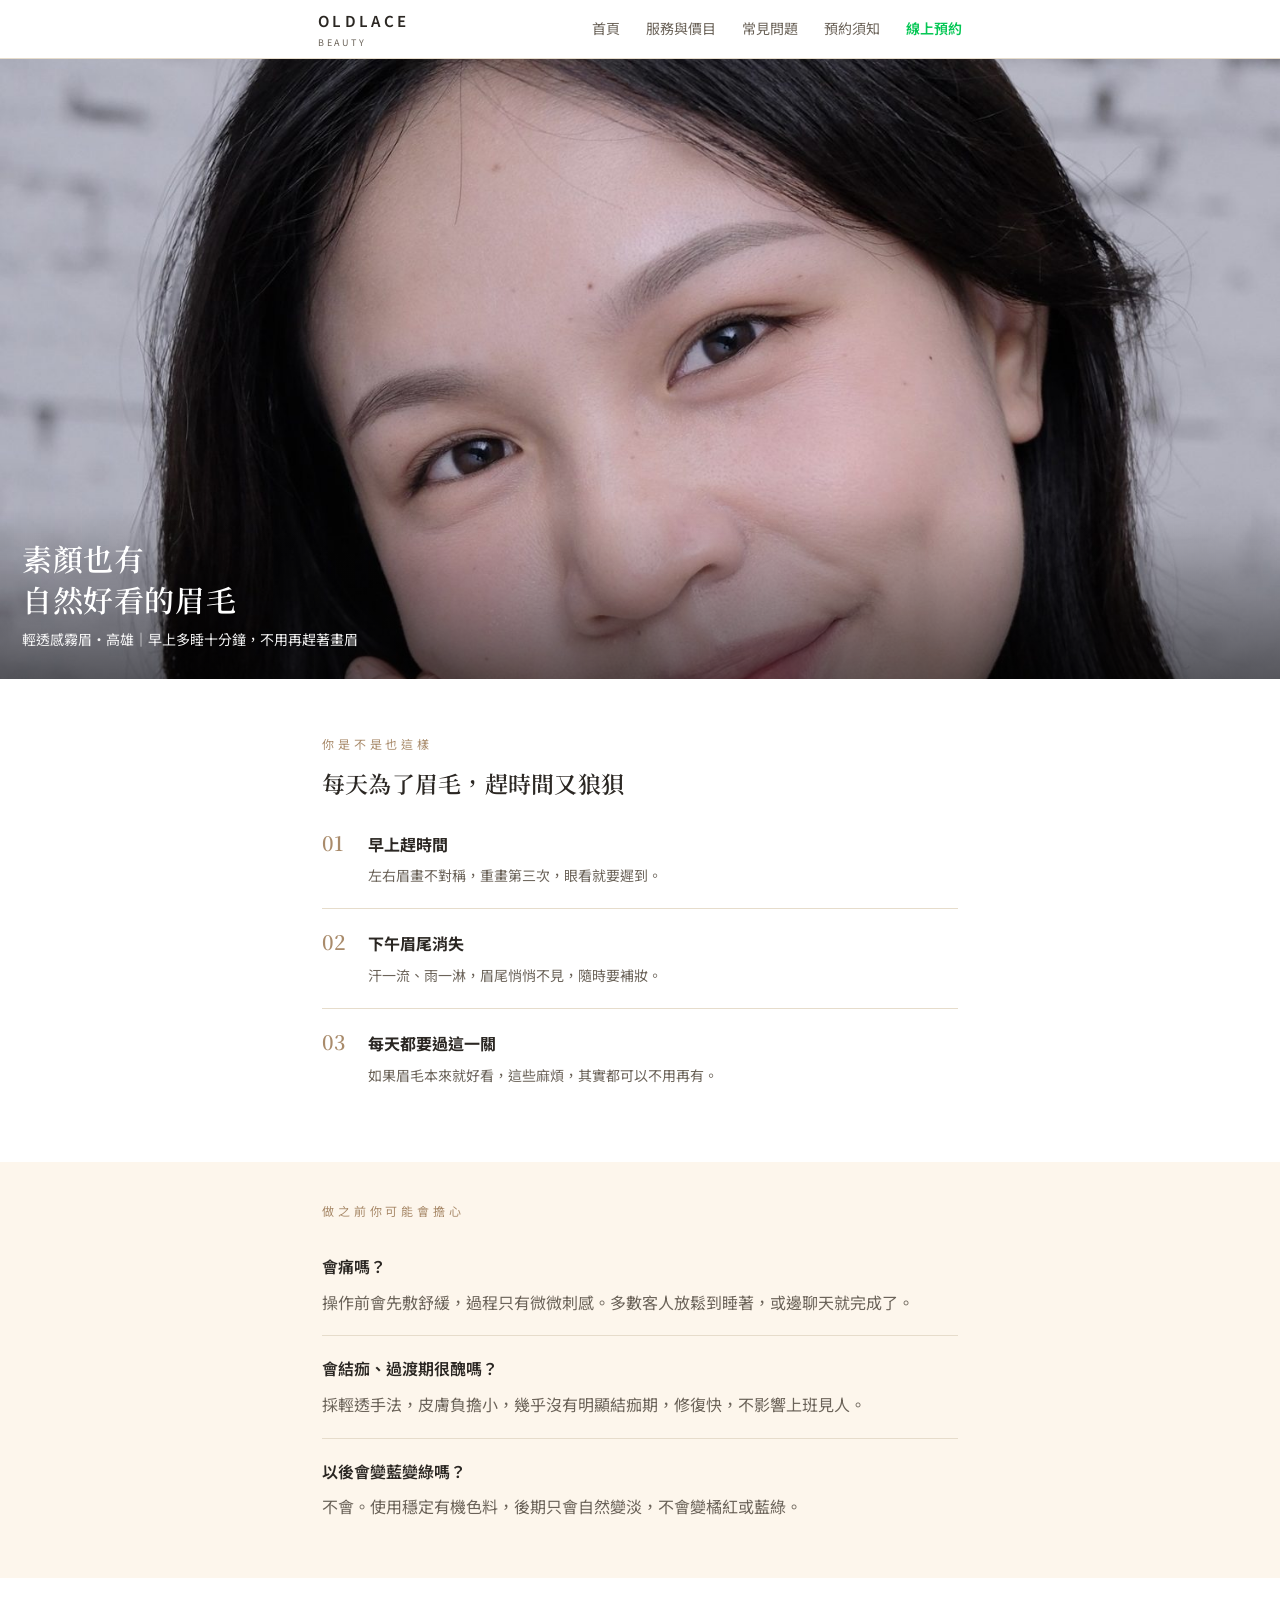
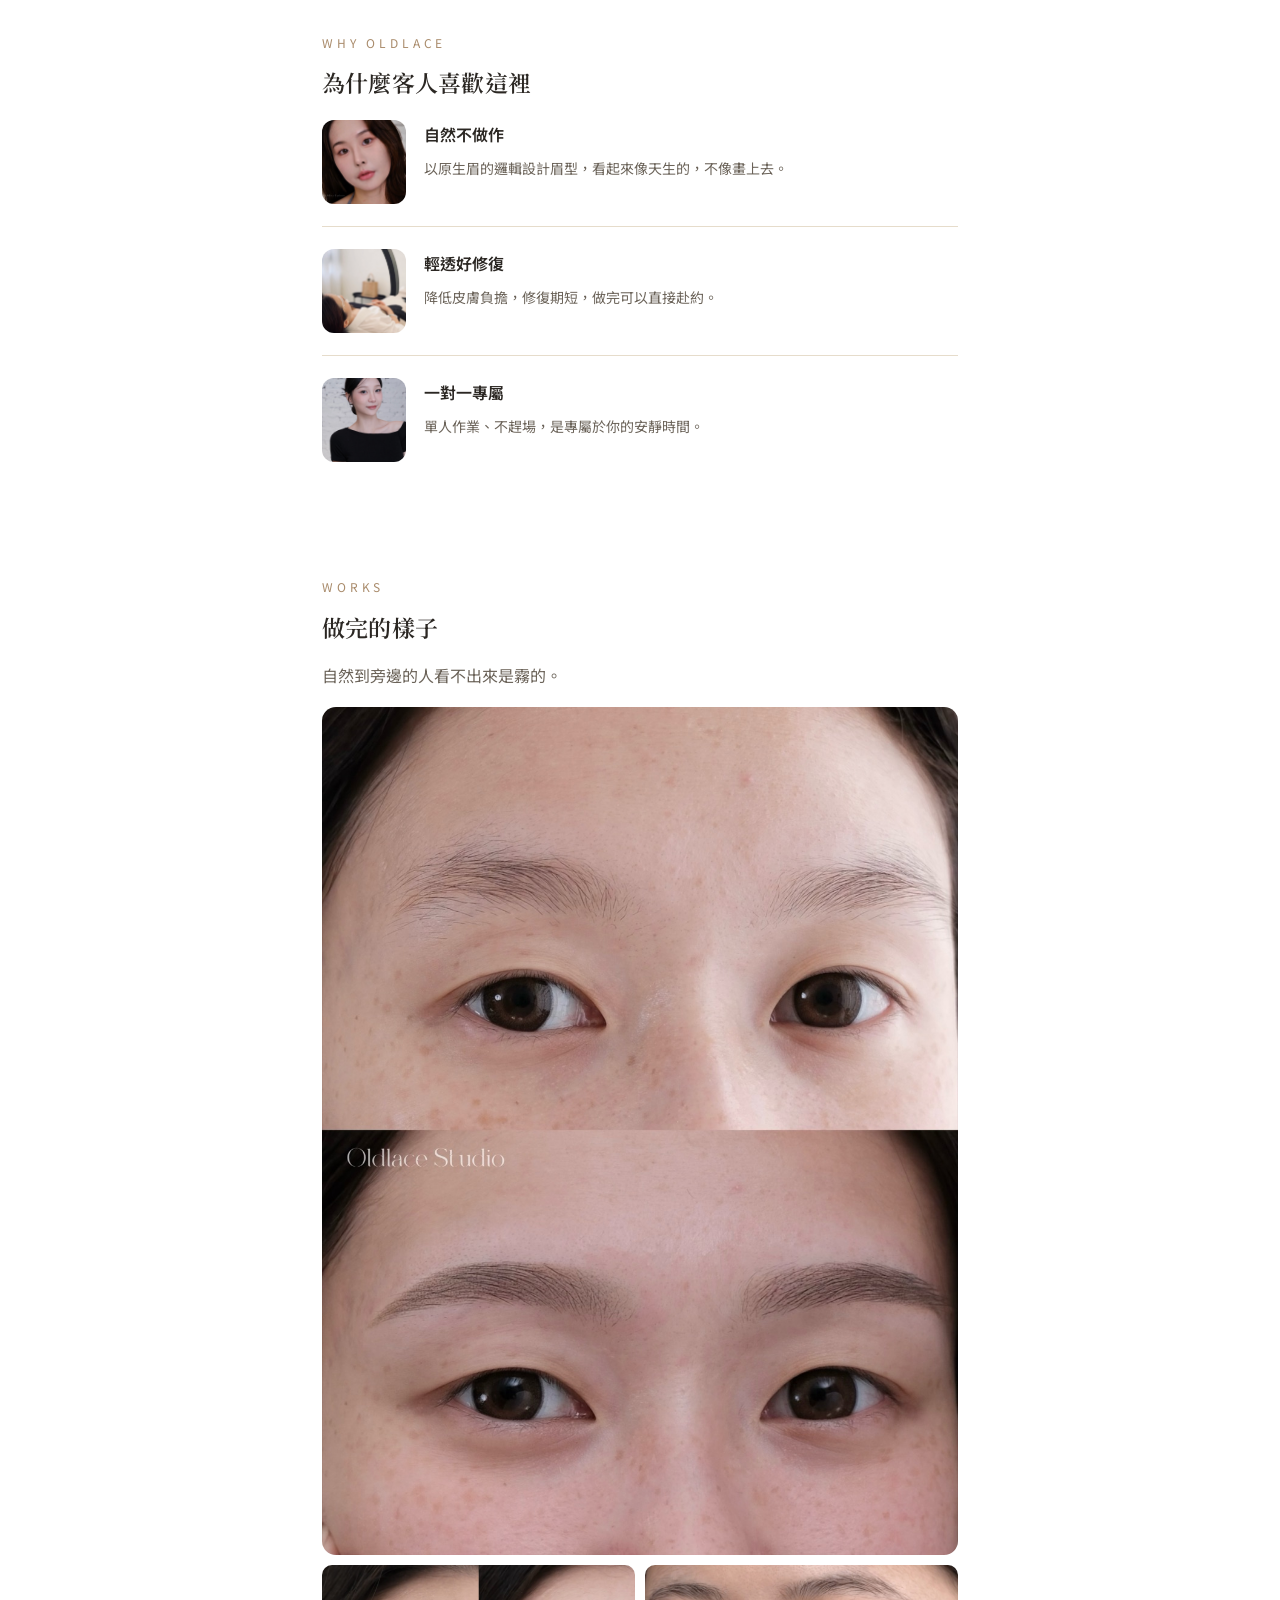
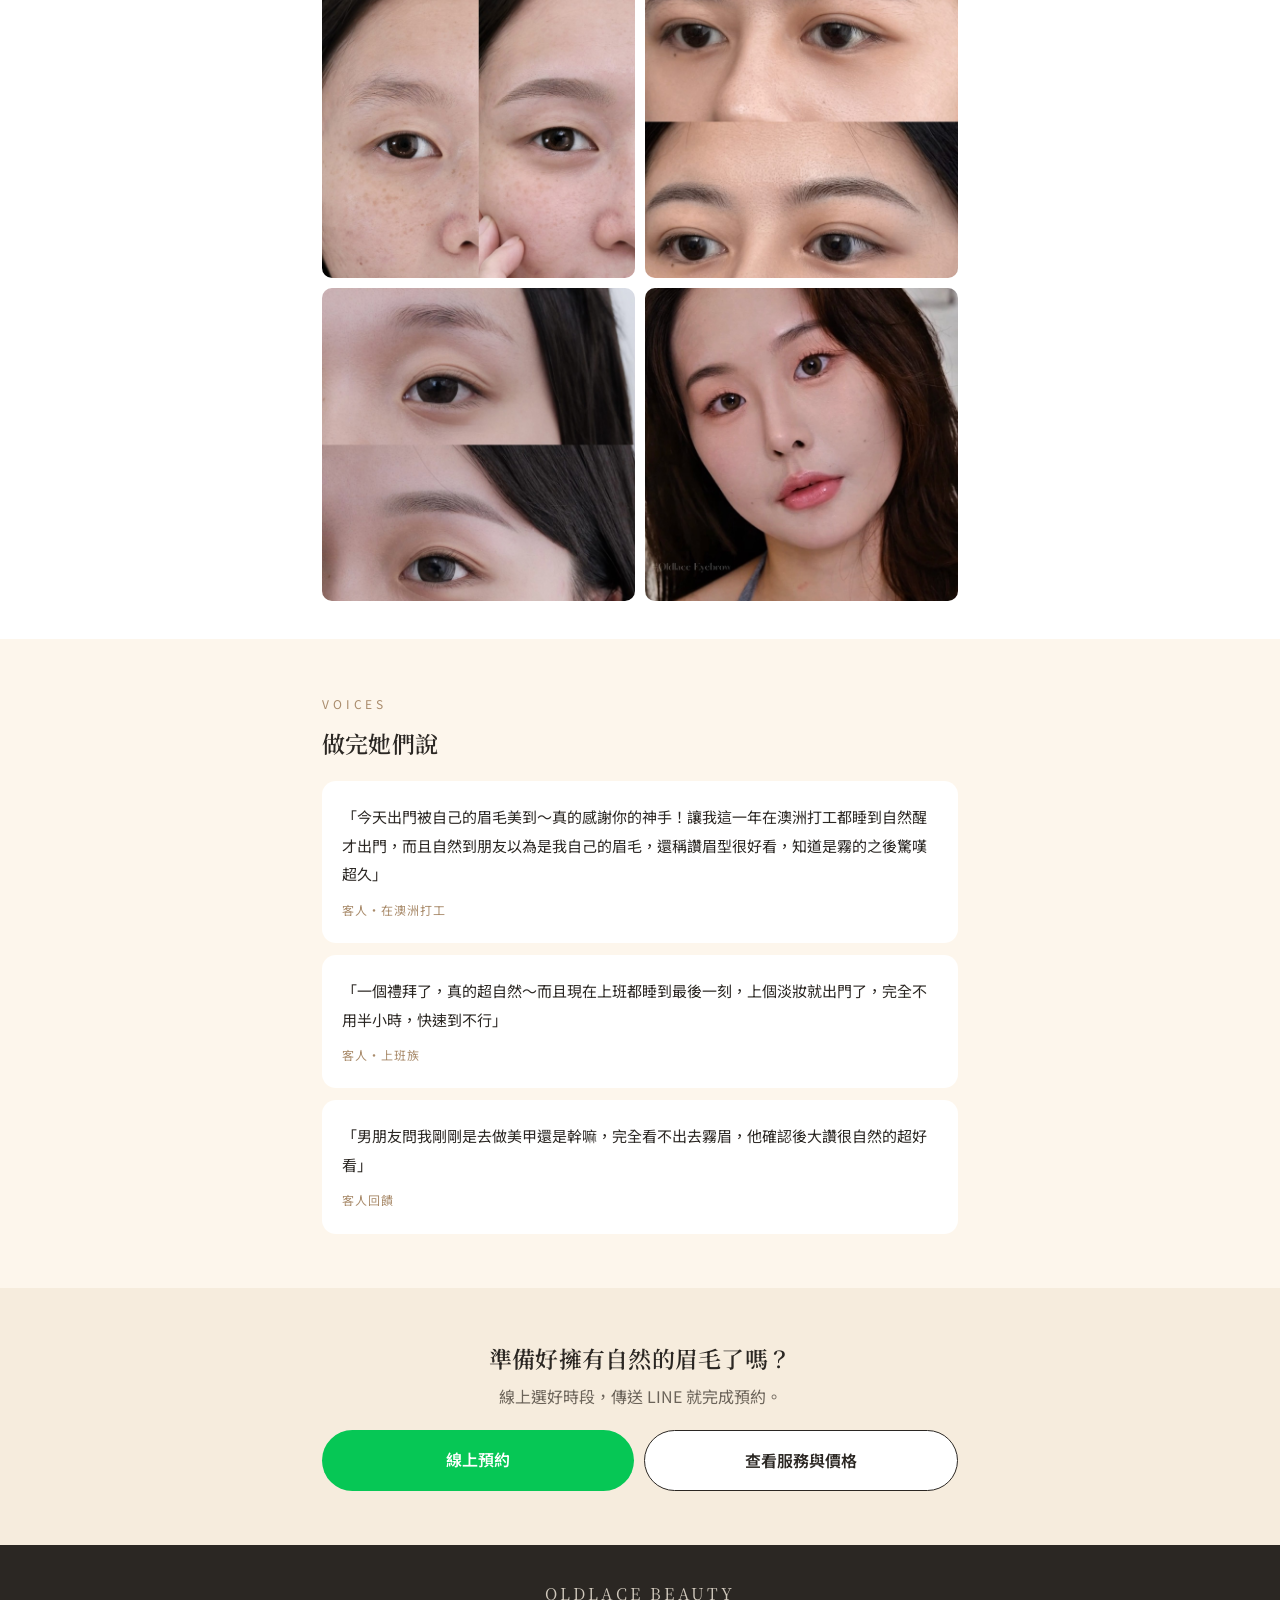
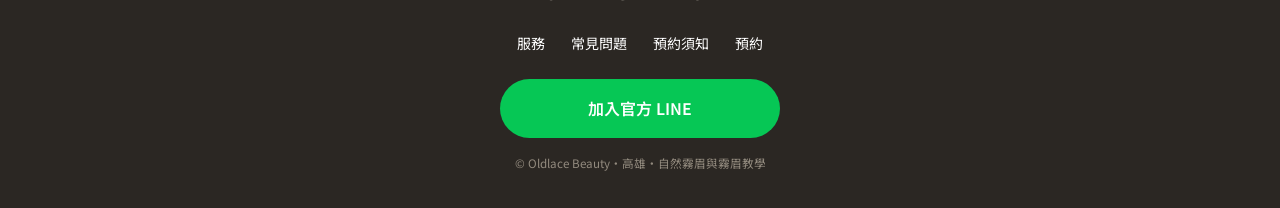
==== index.html @ 1e01fc1e "improve homepage flow: numbered pain points, feat images, works 1+4, reviews" ====
<!DOCTYPE html>
<html lang="zh-TW">
<head>
<meta charset="UTF-8">
<meta name="viewport" content="width=device-width, initial-scale=1.0">
<title>Oldlace Beauty 輕透感霧眉｜高雄自然霧眉、霧眉教學</title>
<meta name="description" content="Oldlace Beauty 輕透感霧眉，做出像天生一樣自然的眉毛。全程輕透手法、修復期短、不易結痂。線上即時選時段預約，價格與須知一頁看懂。">
<link rel="canonical" href="https://oldlace.tw/">
<meta property="og:type" content="website">
<meta property="og:title" content="Oldlace Beauty 輕透感霧眉｜自然、好修復、線上預約">
<meta property="og:description" content="素顏也有自然好看的眉毛。輕透手法、修復期短，線上即時選時段。">
<meta property="og:image" content="https://oldlace.tw/assets/hero.jpg">
<meta property="og:url" content="https://oldlace.tw/">
<meta name="format-detection" content="telephone=no">
<link rel="preconnect" href="https://fonts.googleapis.com">
<link rel="preconnect" href="https://fonts.gstatic.com" crossorigin>
<link href="https://fonts.googleapis.com/css2?family=Noto+Sans+TC:wght@400;500;600&family=Noto+Serif+TC:wght@500;600&display=swap" rel="stylesheet">
<link rel="stylesheet" href="assets/style.css">
<script type="application/ld+json">
{"@context":"https://schema.org","@type":"HealthAndBeautyBusiness","name":"Oldlace Beauty","description":"輕透感霧眉、自然霧眉與霧眉教學","image":"https://oldlace.tw/assets/hero.jpg","url":"https://oldlace.tw/","priceRange":"$$","areaServed":"高雄"}
</script>
</head>
<body>

<header class="nav">
  <div class="nav-in">
    <a class="brand" href="index.html">Oldlace<small>BEAUTY</small></a>
    <button class="menu-btn" aria-label="選單" onclick="document.getElementById('m').classList.toggle('open')">☰</button>
    <nav class="menu" id="m">
      <a href="index.html">首頁</a>
      <a href="services.html">服務與價目</a>
      <a href="faq.html">常見問題</a>
      <a href="policy.html">預約須知</a>
      <a class="cta" href="book.html">線上預約</a>
    </nav>
  </div>
</header>

<div class="hero">
  <img src="assets/hero.jpg" alt="Oldlace Beauty 輕透感霧眉作品">
  <div class="hero-cap">
    <h1 class="serif">素顏也有<br>自然好看的眉毛</h1>
    <p>輕透感霧眉・高雄｜早上多睡十分鐘，不用再趕著畫眉</p>
  </div>
</div>

<section>
  <div class="wrap">
    <p class="eyebrow">你是不是也這樣</p>
    <h2 class="serif">每天為了眉毛，趕時間又狼狽</h2>
    <div class="pt-list">
      <div class="pt-item">
        <div class="pt-num">01</div>
        <div><b>早上趕時間</b><p>左右眉畫不對稱，重畫第三次，眼看就要遲到。</p></div>
      </div>
      <div class="pt-item">
        <div class="pt-num">02</div>
        <div><b>下午眉尾消失</b><p>汗一流、雨一淋，眉尾悄悄不見，隨時要補妝。</p></div>
      </div>
      <div class="pt-item">
        <div class="pt-num">03</div>
        <div><b>每天都要過這一關</b><p>如果眉毛本來就好看，這些麻煩，其實都可以不用再有。</p></div>
      </div>
    </div>
  </div>
</section>

<section class="tight" style="background:var(--cream)">
  <div class="wrap">
    <p class="eyebrow">做之前你可能會擔心</p>
    <div class="qa"><div class="q">會痛嗎？</div>
      <div class="a">操作前會先敷舒緩，過程只有微微刺感。多數客人放鬆到睡著，或邊聊天就完成了。</div></div>
    <div class="qa"><div class="q">會結痂、過渡期很醜嗎？</div>
      <div class="a">採輕透手法，皮膚負擔小，幾乎沒有明顯結痂期，修復快，不影響上班見人。</div></div>
    <div class="qa"><div class="q">以後會變藍變綠嗎？</div>
      <div class="a">不會。使用穩定有機色料，後期只會自然變淡，不會變橘紅或藍綠。</div></div>
  </div>
</section>

<section>
  <div class="wrap">
    <p class="eyebrow">Why Oldlace</p>
    <h2 class="serif">為什麼客人喜歡這裡</h2>
    <div class="feat-list">
      <div class="feat">
        <img src="assets/work4.jpg" alt="霧眉成果" loading="lazy">
        <div><h3>自然不做作</h3><p>以原生眉的邏輯設計眉型，看起來像天生的，不像畫上去。</p></div>
      </div>
      <div class="feat">
        <img src="assets/client.jpg" alt="施術過程" loading="lazy">
        <div><h3>輕透好修復</h3><p>降低皮膚負擔，修復期短，做完可以直接赴約。</p></div>
      </div>
      <div class="feat">
        <img src="assets/portrait2.jpg" alt="Oldlace 晨容" loading="lazy">
        <div><h3>一對一專屬</h3><p>單人作業、不趕場，是專屬於你的安靜時間。</p></div>
      </div>
    </div>
  </div>
</section>

<section class="tight">
  <div class="wrap">
    <p class="eyebrow">Works</p>
    <h2 class="serif">做完的樣子</h2>
    <p class="soft">自然到旁邊的人看不出來是霧的。</p>
    <div class="works-main">
      <img src="assets/before-after.jpg" alt="霧眉前後對比" loading="lazy">
    </div>
    <div class="works-sub">
      <img src="assets/result1.jpg" alt="霧眉作品" loading="lazy">
      <img src="assets/result2.jpg" alt="霧眉作品" loading="lazy">
      <img src="assets/result3.jpg" alt="霧眉作品" loading="lazy">
      <img src="assets/work4.jpg" alt="霧眉成果" loading="lazy">
    </div>
  </div>
</section>

<section style="background:var(--cream)">
  <div class="wrap">
    <p class="eyebrow">Voices</p>
    <h2 class="serif">做完她們說</h2>
    <div class="review-grid">
      <div class="review-card">
        <p class="review-text">「今天出門被自己的眉毛美到～真的感謝你的神手！讓我這一年在澳洲打工都睡到自然醒才出門，而且自然到朋友以為是我自己的眉毛，還稱讚眉型很好看，知道是霧的之後驚嘆超久」</p>
        <p class="review-meta">客人・在澳洲打工</p>
      </div>
      <div class="review-card">
        <p class="review-text">「一個禮拜了，真的超自然～而且現在上班都睡到最後一刻，上個淡妝就出門了，完全不用半小時，快速到不行」</p>
        <p class="review-meta">客人・上班族</p>
      </div>
      <div class="review-card">
        <p class="review-text">「男朋友問我剛剛是去做美甲還是幹嘛，完全看不出去霧眉，他確認後大讚很自然的超好看」</p>
        <p class="review-meta">客人回饋</p>
      </div>
    </div>
  </div>
</section>

<section class="cta-band">
  <div class="wrap">
    <h2 class="serif">準備好擁有自然的眉毛了嗎？</h2>
    <p class="soft">線上選好時段，傳送 LINE 就完成預約。</p>
    <div class="btns">
      <a class="btn btn-line" href="book.html">線上預約</a>
      <a class="btn btn-ghost" href="services.html">查看服務與價格</a>
    </div>
  </div>
</section>

<footer>
  <div class="wrap">
    <div class="serif" style="font-size:16px;letter-spacing:.2em">OLDLACE BEAUTY</div>
    <div class="f-links">
      <a href="services.html">服務</a>
      <a href="faq.html">常見問題</a>
      <a href="policy.html">預約須知</a>
      <a href="book.html">預約</a>
    </div>
    <a class="btn btn-line" style="max-width:280px;margin:0 auto" href="https://line.me/R/ti/p/@oldlace">加入官方 LINE</a>
    <small>© Oldlace Beauty・高雄・自然霧眉與霧眉教學</small>
  </div>
</footer>

<script>
document.addEventListener('click',function(e){
  var m=document.getElementById('m');
  if(m.classList.contains('open')&&!m.contains(e.target)&&!e.target.closest('.menu-btn'))m.classList.remove('open');
});
</script>
</body>
</html>
---- assets/style.css ----
/* Oldlace Beauty — 官網共用樣式（手機優先） */
*,*::before,*::after{box-sizing:border-box;margin:0;padding:0}
:root{
  --cream:#FDF6EC;
  --cream-2:#F6ECDD;
  --ink:#2B2723;
  --ink-soft:#6B6359;
  --line:#E6DCCB;
  --accent:#A98B6B;       /* 暖棕 */
  --line-green:#06C755;
  --maxw:680px;
  --radius:14px;
}
html{scroll-behavior:smooth;-webkit-text-size-adjust:100%}
body{
  font-family:"Noto Sans TC",-apple-system,BlinkMacSystemFont,"Segoe UI","Helvetica Neue",Arial,sans-serif;
  color:var(--ink);background:#fff;font-size:16px;line-height:1.85;
  -webkit-font-smoothing:antialiased;-webkit-tap-highlight-color:transparent;
}
img{max-width:100%;display:block}
a{color:inherit}
.serif{font-family:"Noto Serif TC",serif}

/* 容器 */
.wrap{max-width:var(--maxw);margin:0 auto;padding:0 22px}
section{padding:54px 0}
section.tight{padding:38px 0}

/* 導覽列 */
.nav{position:sticky;top:0;z-index:50;background:rgba(255,255,255,.92);
  backdrop-filter:blur(10px);border-bottom:1px solid var(--line)}
.nav-in{max-width:var(--maxw);margin:0 auto;display:flex;align-items:center;
  justify-content:space-between;height:58px;padding:0 18px}
.brand{font-size:15px;letter-spacing:.22em;text-transform:uppercase;font-weight:600;text-decoration:none}
.brand small{display:block;font-size:9px;letter-spacing:.3em;color:var(--ink-soft);font-weight:400}
.menu-btn{border:0;background:none;font-size:24px;line-height:1;cursor:pointer;padding:6px;color:var(--ink);min-width:44px;min-height:44px;display:flex;align-items:center;justify-content:center}
.menu{position:fixed;inset:58px 0 auto 0;background:#fff;border-bottom:1px solid var(--line);
  transform:translateY(-130%);transition:transform .28s ease;z-index:49}
.menu.open{transform:translateY(0)}
.menu a{display:block;padding:16px 24px;text-decoration:none;border-top:1px solid var(--line);font-size:16px}
.menu a.cta{color:var(--line-green);font-weight:600}
@media(min-width:740px){
  .menu-btn{display:none}
  .menu{position:static;transform:none;display:flex;gap:26px;border:0;background:none;inset:auto}
  .menu a{border:0;padding:0;font-size:14px;color:var(--ink-soft)}
  .menu a.cta{color:var(--line-green)}
}

/* Hero */
.hero{position:relative}
.hero img{width:100%;height:78vh;max-height:620px;object-fit:cover;object-position:center 28%}
.hero-cap{position:absolute;left:0;right:0;bottom:0;padding:30px 22px 26px;
  background:linear-gradient(to top,rgba(0,0,0,.5),transparent);color:#fff}
.hero-cap h1{font-size:30px;line-height:1.35;font-weight:600;letter-spacing:.02em}
.hero-cap p{font-size:14px;margin-top:8px;opacity:.95}

/* 文字區塊 */
.eyebrow{font-size:12px;letter-spacing:.32em;text-transform:uppercase;color:var(--accent);margin-bottom:12px}
h2{font-size:23px;line-height:1.5;font-weight:600;margin-bottom:16px;letter-spacing:.01em}
h3{font-size:17px;font-weight:600;margin:22px 0 6px}
p+p{margin-top:14px}
.lead{font-size:17px;color:var(--ink)}
.soft{color:var(--ink-soft)}

/* 卡片 */
.card{background:var(--cream);border:1px solid var(--line);border-radius:var(--radius);padding:22px;margin-top:16px}
.card.plain{background:#fff}
.qa{border-top:1px solid var(--line);padding:18px 0}
.qa:first-of-type{border-top:0}
.qa .q{font-weight:600}
.qa .a{color:var(--ink-soft);margin-top:6px}
ul.clean{list-style:none;margin-top:10px}
ul.clean li{position:relative;padding-left:20px;margin:9px 0;color:var(--ink-soft)}
ul.clean li::before{content:"";position:absolute;left:2px;top:13px;width:6px;height:6px;border-radius:50%;background:var(--accent)}

/* 價目 */
.price{display:flex;justify-content:space-between;align-items:baseline;gap:12px;
  padding:16px 0;border-top:1px solid var(--line)}
.price:first-child{border-top:0}
.price .name{font-weight:600;font-size:17px}
.price .meta{font-size:13px;color:var(--ink-soft);margin-top:2px}
.price .amt{font-size:19px;font-weight:600;white-space:nowrap}

/* 步驟 */
.step{display:flex;gap:14px;padding:14px 0;border-top:1px solid var(--line)}
.step:first-child{border-top:0}
.step .n{flex:0 0 28px;height:28px;border-radius:50%;background:var(--ink);color:#fff;
  display:flex;align-items:center;justify-content:center;font-size:14px;font-weight:600}
.step .t b{display:block}

/* 圖片網格 */
.grid{display:grid;grid-template-columns:1fr 1fr;gap:10px;margin-top:16px}
.grid img{width:100%;aspect-ratio:1/1;object-fit:cover;border-radius:10px}

/* 按鈕 */
.btn{display:block;text-align:center;text-decoration:none;border-radius:999px;
  padding:15px 22px;font-size:16px;font-weight:600;margin-top:14px}
.btn-line{background:var(--line-green);color:#fff}
.btn-dark{background:var(--ink);color:#fff}
.btn-ghost{background:#fff;color:var(--ink);border:1px solid var(--ink)}
.btns{display:flex;flex-direction:column;gap:10px;margin-top:18px}
@media(min-width:520px){.btns{flex-direction:row}.btns .btn{flex:1;margin-top:0}}

/* CTA 區 */
.cta-band{background:var(--cream-2);text-align:center}
.cta-band h2{margin-bottom:6px}

/* 頁尾 */
footer{background:var(--ink);color:#cfc7bb;padding:34px 0;font-size:14px;text-align:center}
footer a{color:#fff;text-decoration:none}
footer .f-links{display:flex;gap:18px;justify-content:center;margin:14px 0}
footer .f-links a{padding:8px 4px}
footer small{display:block;margin-top:14px;color:#8b827670;color:#928a7e}

.center{text-align:center}
.divider{height:1px;background:var(--line);margin:6px 0}

/* 痛點編號列 */
.pt-list{margin-top:24px}
.pt-item{display:flex;gap:18px;padding:20px 0;border-top:1px solid var(--line)}
.pt-item:first-child{border-top:0;padding-top:4px}
.pt-num{flex:0 0 28px;font-size:20px;font-weight:600;font-family:"Noto Serif TC",serif;color:var(--accent);line-height:1.3}
.pt-item b{display:block;margin-bottom:4px}
.pt-item p{color:var(--ink-soft);font-size:14px;line-height:1.8;margin:0}

/* 特色圖文並排 */
.feat-list{margin-top:20px}
.feat{display:flex;gap:18px;align-items:flex-start;padding:22px 0;border-top:1px solid var(--line)}
.feat:first-child{border-top:0;padding-top:0}
.feat img{width:84px;height:84px;border-radius:12px;object-fit:cover;flex-shrink:0}
.feat h3{margin:0 0 6px;font-size:16px}
.feat p{color:var(--ink-soft);font-size:14px;margin:0;line-height:1.75}

/* 作品 1大+4小 */
.works-main{margin-top:16px;border-radius:var(--radius);overflow:hidden}
.works-main img{width:100%;display:block}
.works-sub{display:grid;grid-template-columns:1fr 1fr;gap:10px;margin-top:10px}
.works-sub img{width:100%;aspect-ratio:1/1;object-fit:cover;border-radius:10px}

/* 顧客評論 */
.review-grid{display:grid;gap:12px;margin-top:20px}
.review-card{background:#fff;border-radius:14px;padding:22px 20px}
.review-text{font-size:15px;line-height:1.9;color:var(--ink)}
.review-meta{margin-top:10px;font-size:12px;color:var(--accent);letter-spacing:.08em}
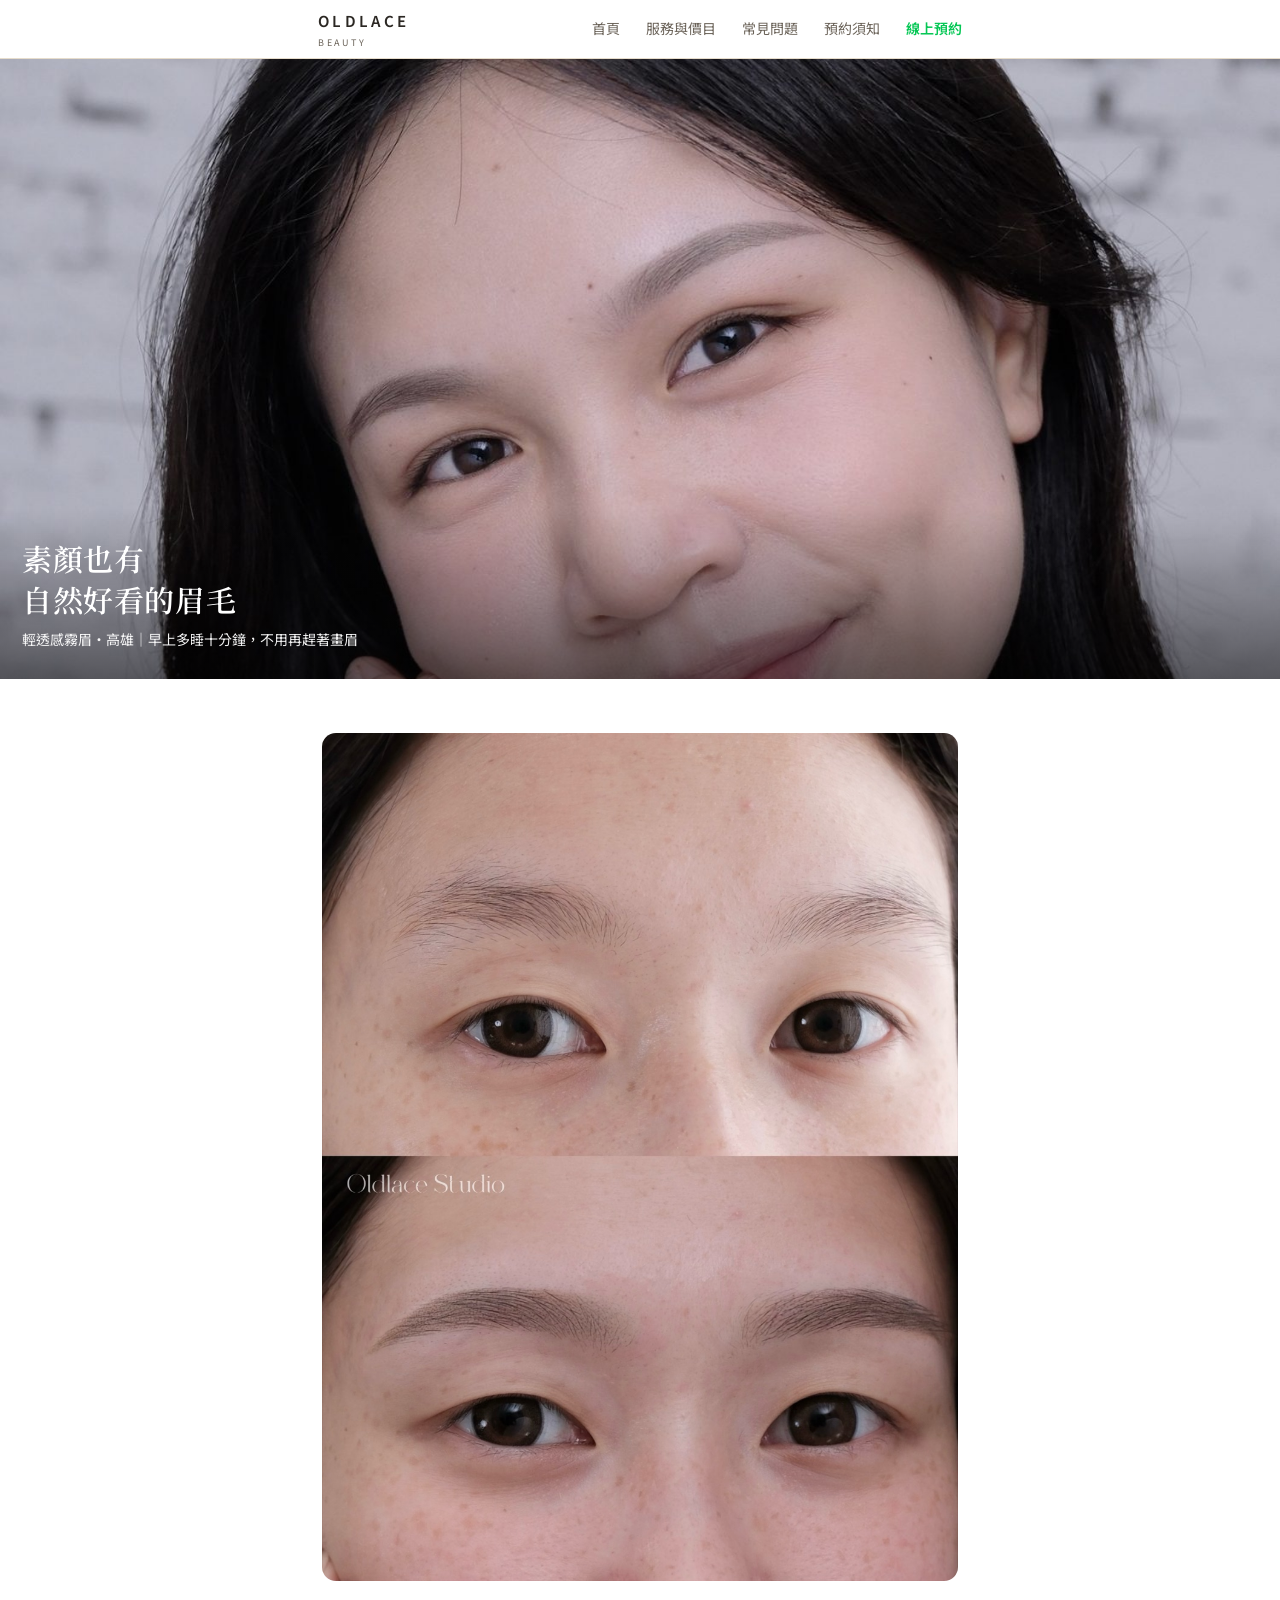
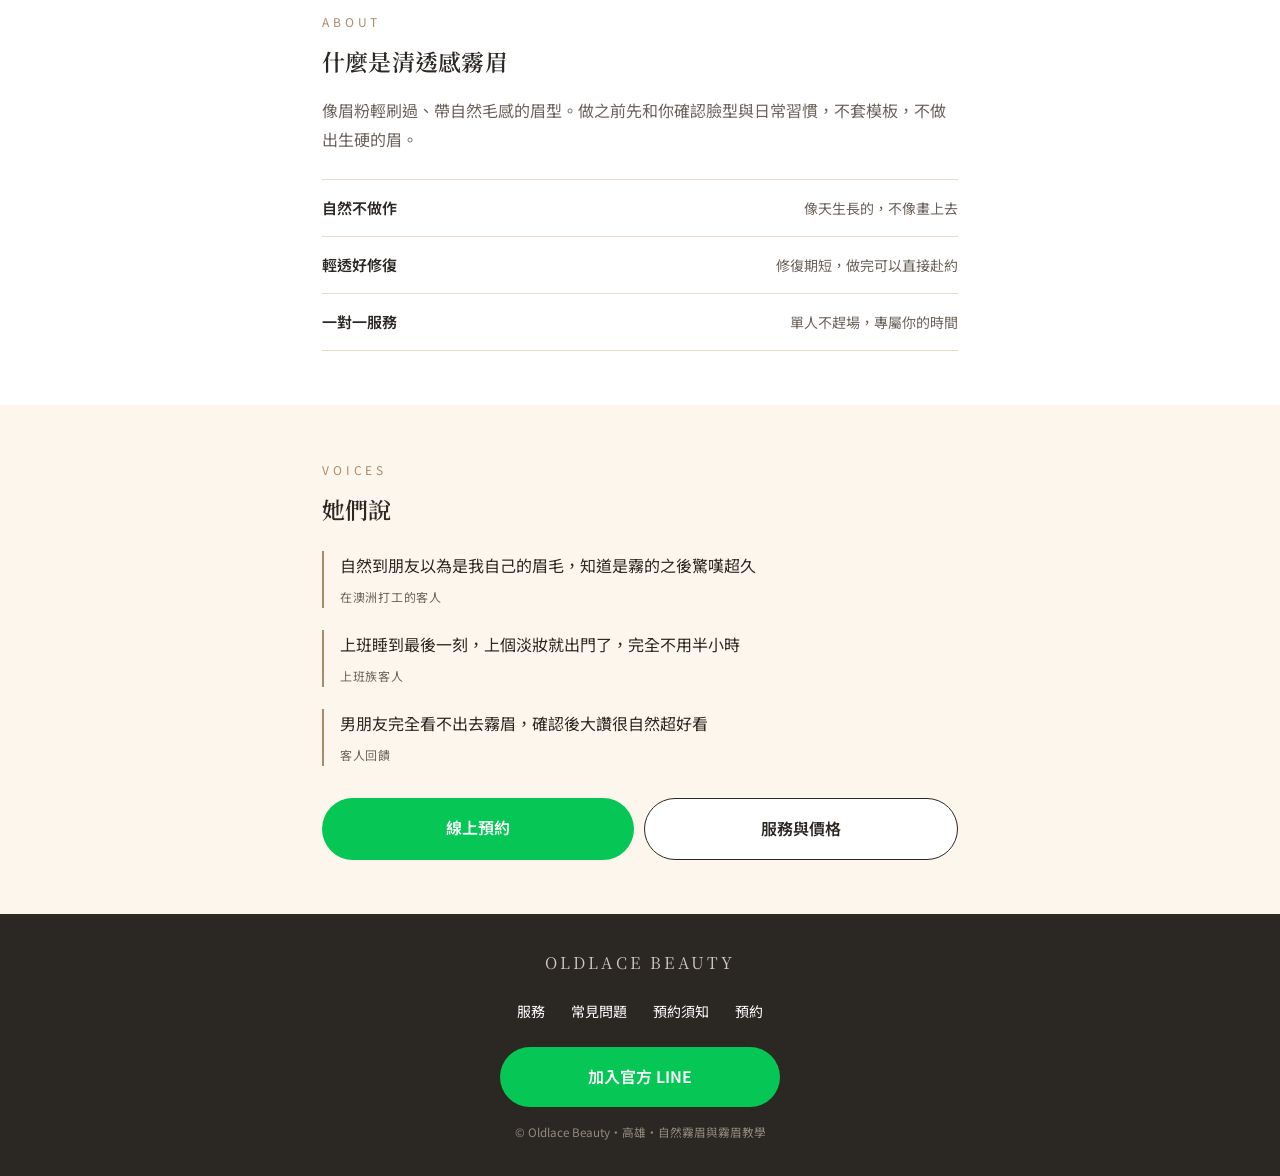
==== commit 9e1268a6: "homepage: 3 blocks only — hero, 清透感霧眉, voices+CTA" ====
--- a/index.html
+++ b/index.html
@@ -36,6 +36,7 @@
   </div>
 </header>
 
+<!-- Block 1: Hero -->
 <div class="hero">
   <img src="assets/hero.jpg" alt="Oldlace Beauty 輕透感霧眉作品">
   <div class="hero-cap">
@@ -44,105 +45,43 @@
   </div>
 </div>
 
+<!-- Block 2: 清透感霧眉 -->
 <section>
   <div class="wrap">
-    <p class="eyebrow">你是不是也這樣</p>
-    <h2 class="serif">每天為了眉毛，趕時間又狼狽</h2>
-    <div class="pt-list">
-      <div class="pt-item">
-        <div class="pt-num">01</div>
-        <div><b>早上趕時間</b><p>左右眉畫不對稱，重畫第三次，眼看就要遲到。</p></div>
-      </div>
-      <div class="pt-item">
-        <div class="pt-num">02</div>
-        <div><b>下午眉尾消失</b><p>汗一流、雨一淋，眉尾悄悄不見，隨時要補妝。</p></div>
-      </div>
-      <div class="pt-item">
-        <div class="pt-num">03</div>
-        <div><b>每天都要過這一關</b><p>如果眉毛本來就好看，這些麻煩，其實都可以不用再有。</p></div>
-      </div>
+    <img src="assets/before-after.jpg" alt="霧眉前後對比" style="width:100%;border-radius:var(--radius);margin-bottom:30px" loading="lazy">
+    <p class="eyebrow">About</p>
+    <h2 class="serif">什麼是清透感霧眉</h2>
+    <p class="soft" style="margin-top:12px">像眉粉輕刷過、帶自然毛感的眉型。做之前先和你確認臉型與日常習慣，不套模板，不做出生硬的眉。</p>
+    <div class="feat-chips">
+      <div class="feat-chip"><b>自然不做作</b><span>像天生長的，不像畫上去</span></div>
+      <div class="feat-chip"><b>輕透好修復</b><span>修復期短，做完可以直接赴約</span></div>
+      <div class="feat-chip"><b>一對一服務</b><span>單人不趕場，專屬你的時間</span></div>
     </div>
   </div>
 </section>
 
-<section class="tight" style="background:var(--cream)">
-  <div class="wrap">
-    <p class="eyebrow">做之前你可能會擔心</p>
-    <div class="qa"><div class="q">會痛嗎？</div>
-      <div class="a">操作前會先敷舒緩，過程只有微微刺感。多數客人放鬆到睡著，或邊聊天就完成了。</div></div>
-    <div class="qa"><div class="q">會結痂、過渡期很醜嗎？</div>
-      <div class="a">採輕透手法，皮膚負擔小，幾乎沒有明顯結痂期，修復快，不影響上班見人。</div></div>
-    <div class="qa"><div class="q">以後會變藍變綠嗎？</div>
-      <div class="a">不會。使用穩定有機色料，後期只會自然變淡，不會變橘紅或藍綠。</div></div>
-  </div>
-</section>
-
-<section>
-  <div class="wrap">
-    <p class="eyebrow">Why Oldlace</p>
-    <h2 class="serif">為什麼客人喜歡這裡</h2>
-    <div class="feat-list">
-      <div class="feat">
-        <img src="assets/work4.jpg" alt="霧眉成果" loading="lazy">
-        <div><h3>自然不做作</h3><p>以原生眉的邏輯設計眉型，看起來像天生的，不像畫上去。</p></div>
-      </div>
-      <div class="feat">
-        <img src="assets/client.jpg" alt="施術過程" loading="lazy">
-        <div><h3>輕透好修復</h3><p>降低皮膚負擔，修復期短，做完可以直接赴約。</p></div>
-      </div>
-      <div class="feat">
-        <img src="assets/portrait2.jpg" alt="Oldlace 晨容" loading="lazy">
-        <div><h3>一對一專屬</h3><p>單人作業、不趕場，是專屬於你的安靜時間。</p></div>
-      </div>
-    </div>
-  </div>
-</section>
-
-<section class="tight">
-  <div class="wrap">
-    <p class="eyebrow">Works</p>
-    <h2 class="serif">做完的樣子</h2>
-    <p class="soft">自然到旁邊的人看不出來是霧的。</p>
-    <div class="works-main">
-      <img src="assets/before-after.jpg" alt="霧眉前後對比" loading="lazy">
-    </div>
-    <div class="works-sub">
-      <img src="assets/result1.jpg" alt="霧眉作品" loading="lazy">
-      <img src="assets/result2.jpg" alt="霧眉作品" loading="lazy">
-      <img src="assets/result3.jpg" alt="霧眉作品" loading="lazy">
-      <img src="assets/work4.jpg" alt="霧眉成果" loading="lazy">
-    </div>
-  </div>
-</section>
-
+<!-- Block 3: 她們說 + CTA -->
 <section style="background:var(--cream)">
   <div class="wrap">
     <p class="eyebrow">Voices</p>
-    <h2 class="serif">做完她們說</h2>
-    <div class="review-grid">
-      <div class="review-card">
-        <p class="review-text">「今天出門被自己的眉毛美到～真的感謝你的神手！讓我這一年在澳洲打工都睡到自然醒才出門，而且自然到朋友以為是我自己的眉毛，還稱讚眉型很好看，知道是霧的之後驚嘆超久」</p>
-        <p class="review-meta">客人・在澳洲打工</p>
+    <h2 class="serif">她們說</h2>
+    <div class="voice-list">
+      <div class="voice-item">
+        <p class="voice-q">自然到朋友以為是我自己的眉毛，知道是霧的之後驚嘆超久</p>
+        <p class="voice-meta">在澳洲打工的客人</p>
       </div>
-      <div class="review-card">
-        <p class="review-text">「一個禮拜了，真的超自然～而且現在上班都睡到最後一刻，上個淡妝就出門了，完全不用半小時，快速到不行」</p>
-        <p class="review-meta">客人・上班族</p>
+      <div class="voice-item">
+        <p class="voice-q">上班睡到最後一刻，上個淡妝就出門了，完全不用半小時</p>
+        <p class="voice-meta">上班族客人</p>
       </div>
-      <div class="review-card">
-        <p class="review-text">「男朋友問我剛剛是去做美甲還是幹嘛，完全看不出去霧眉，他確認後大讚很自然的超好看」</p>
-        <p class="review-meta">客人回饋</p>
+      <div class="voice-item">
+        <p class="voice-q">男朋友完全看不出去霧眉，確認後大讚很自然超好看</p>
+        <p class="voice-meta">客人回饋</p>
       </div>
     </div>
-  </div>
-</section>
-
-<section class="cta-band">
-  <div class="wrap">
-    <h2 class="serif">準備好擁有自然的眉毛了嗎？</h2>
-    <p class="soft">線上選好時段，傳送 LINE 就完成預約。</p>
-    <div class="btns">
+    <div class="btns" style="margin-top:32px">
       <a class="btn btn-line" href="book.html">線上預約</a>
-      <a class="btn btn-ghost" href="services.html">查看服務與價格</a>
+      <a class="btn btn-ghost" href="services.html">服務與價格</a>
     </div>
   </div>
 </section>
--- a/assets/style.css
+++ b/assets/style.css
@@ -115,30 +115,14 @@
 .center{text-align:center}
 .divider{height:1px;background:var(--line);margin:6px 0}
 
-/* 痛點編號列 */
-.pt-list{margin-top:24px}
-.pt-item{display:flex;gap:18px;padding:20px 0;border-top:1px solid var(--line)}
-.pt-item:first-child{border-top:0;padding-top:4px}
-.pt-num{flex:0 0 28px;font-size:20px;font-weight:600;font-family:"Noto Serif TC",serif;color:var(--accent);line-height:1.3}
-.pt-item b{display:block;margin-bottom:4px}
-.pt-item p{color:var(--ink-soft);font-size:14px;line-height:1.8;margin:0}
+/* 清透感霧眉特色橫列 */
+.feat-chips{margin-top:24px;border-top:1px solid var(--line)}
+.feat-chip{display:flex;justify-content:space-between;align-items:baseline;gap:16px;padding:14px 0;border-bottom:1px solid var(--line)}
+.feat-chip b{font-size:15px;font-weight:600;white-space:nowrap;flex-shrink:0}
+.feat-chip span{color:var(--ink-soft);font-size:14px;text-align:right}
 
-/* 特色圖文並排 */
-.feat-list{margin-top:20px}
-.feat{display:flex;gap:18px;align-items:flex-start;padding:22px 0;border-top:1px solid var(--line)}
-.feat:first-child{border-top:0;padding-top:0}
-.feat img{width:84px;height:84px;border-radius:12px;object-fit:cover;flex-shrink:0}
-.feat h3{margin:0 0 6px;font-size:16px}
-.feat p{color:var(--ink-soft);font-size:14px;margin:0;line-height:1.75}
-
-/* 作品 1大+4小 */
-.works-main{margin-top:16px;border-radius:var(--radius);overflow:hidden}
-.works-main img{width:100%;display:block}
-.works-sub{display:grid;grid-template-columns:1fr 1fr;gap:10px;margin-top:10px}
-.works-sub img{width:100%;aspect-ratio:1/1;object-fit:cover;border-radius:10px}
-
-/* 顧客評論 */
-.review-grid{display:grid;gap:12px;margin-top:20px}
-.review-card{background:#fff;border-radius:14px;padding:22px 20px}
-.review-text{font-size:15px;line-height:1.9;color:var(--ink)}
-.review-meta{margin-top:10px;font-size:12px;color:var(--accent);letter-spacing:.08em}
+/* 客人引言 */
+.voice-list{margin-top:24px;display:flex;flex-direction:column;gap:22px}
+.voice-item{border-left:2px solid var(--accent);padding-left:16px}
+.voice-q{font-size:16px;line-height:1.8;color:var(--ink)}
+.voice-meta{font-size:12px;color:var(--ink-soft);margin-top:6px;letter-spacing:.06em}
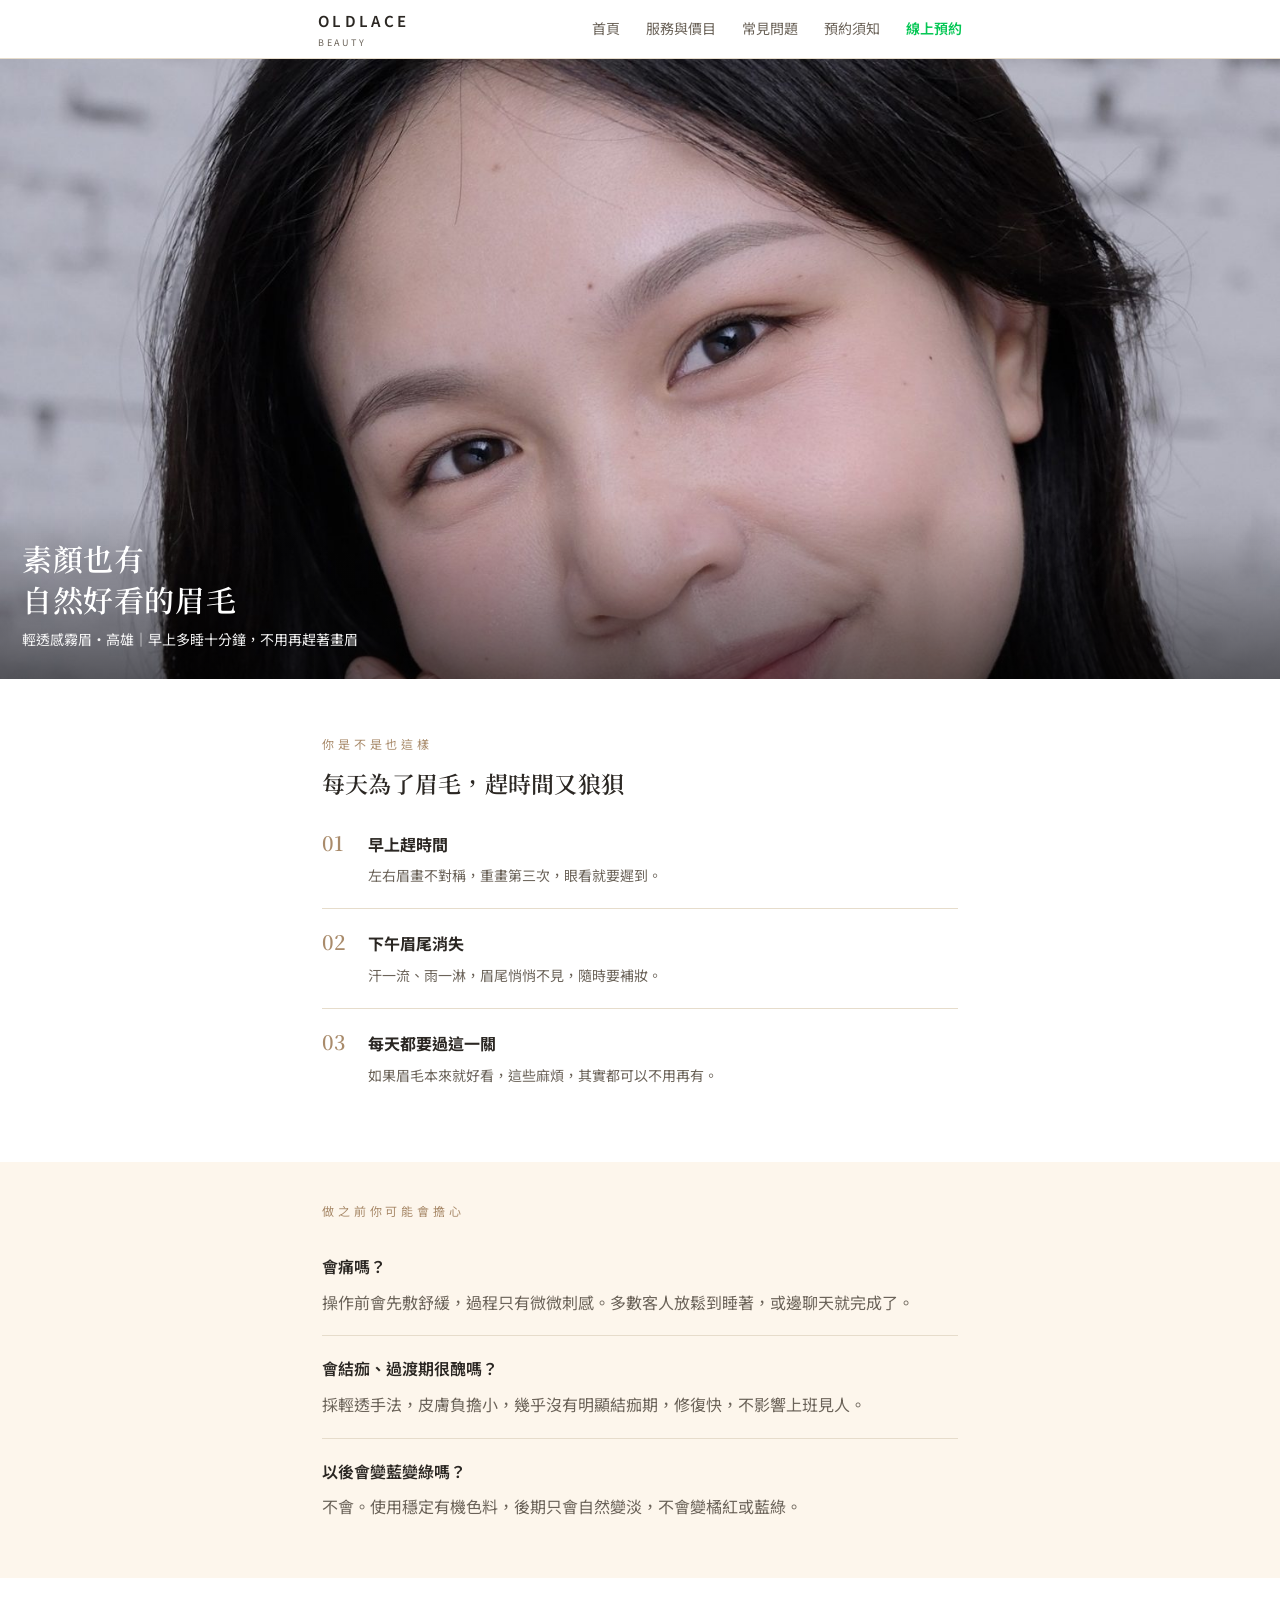
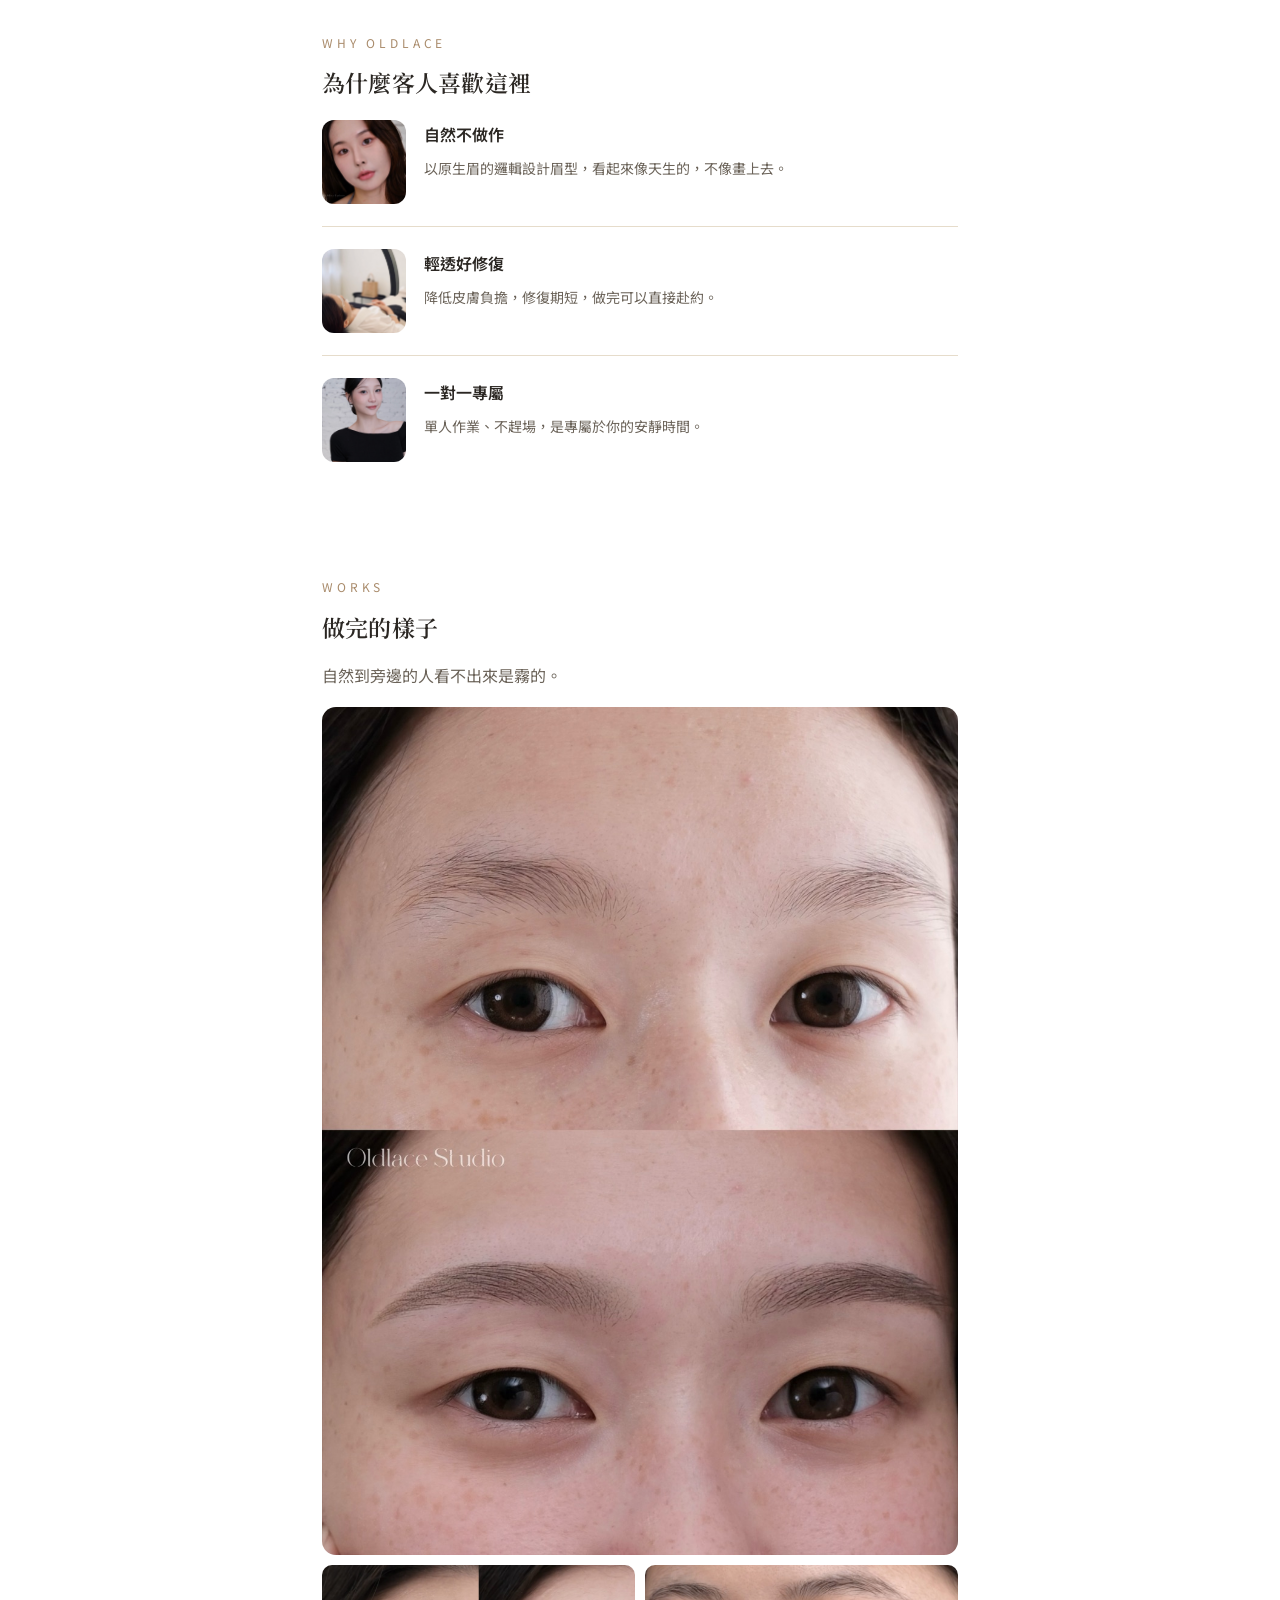
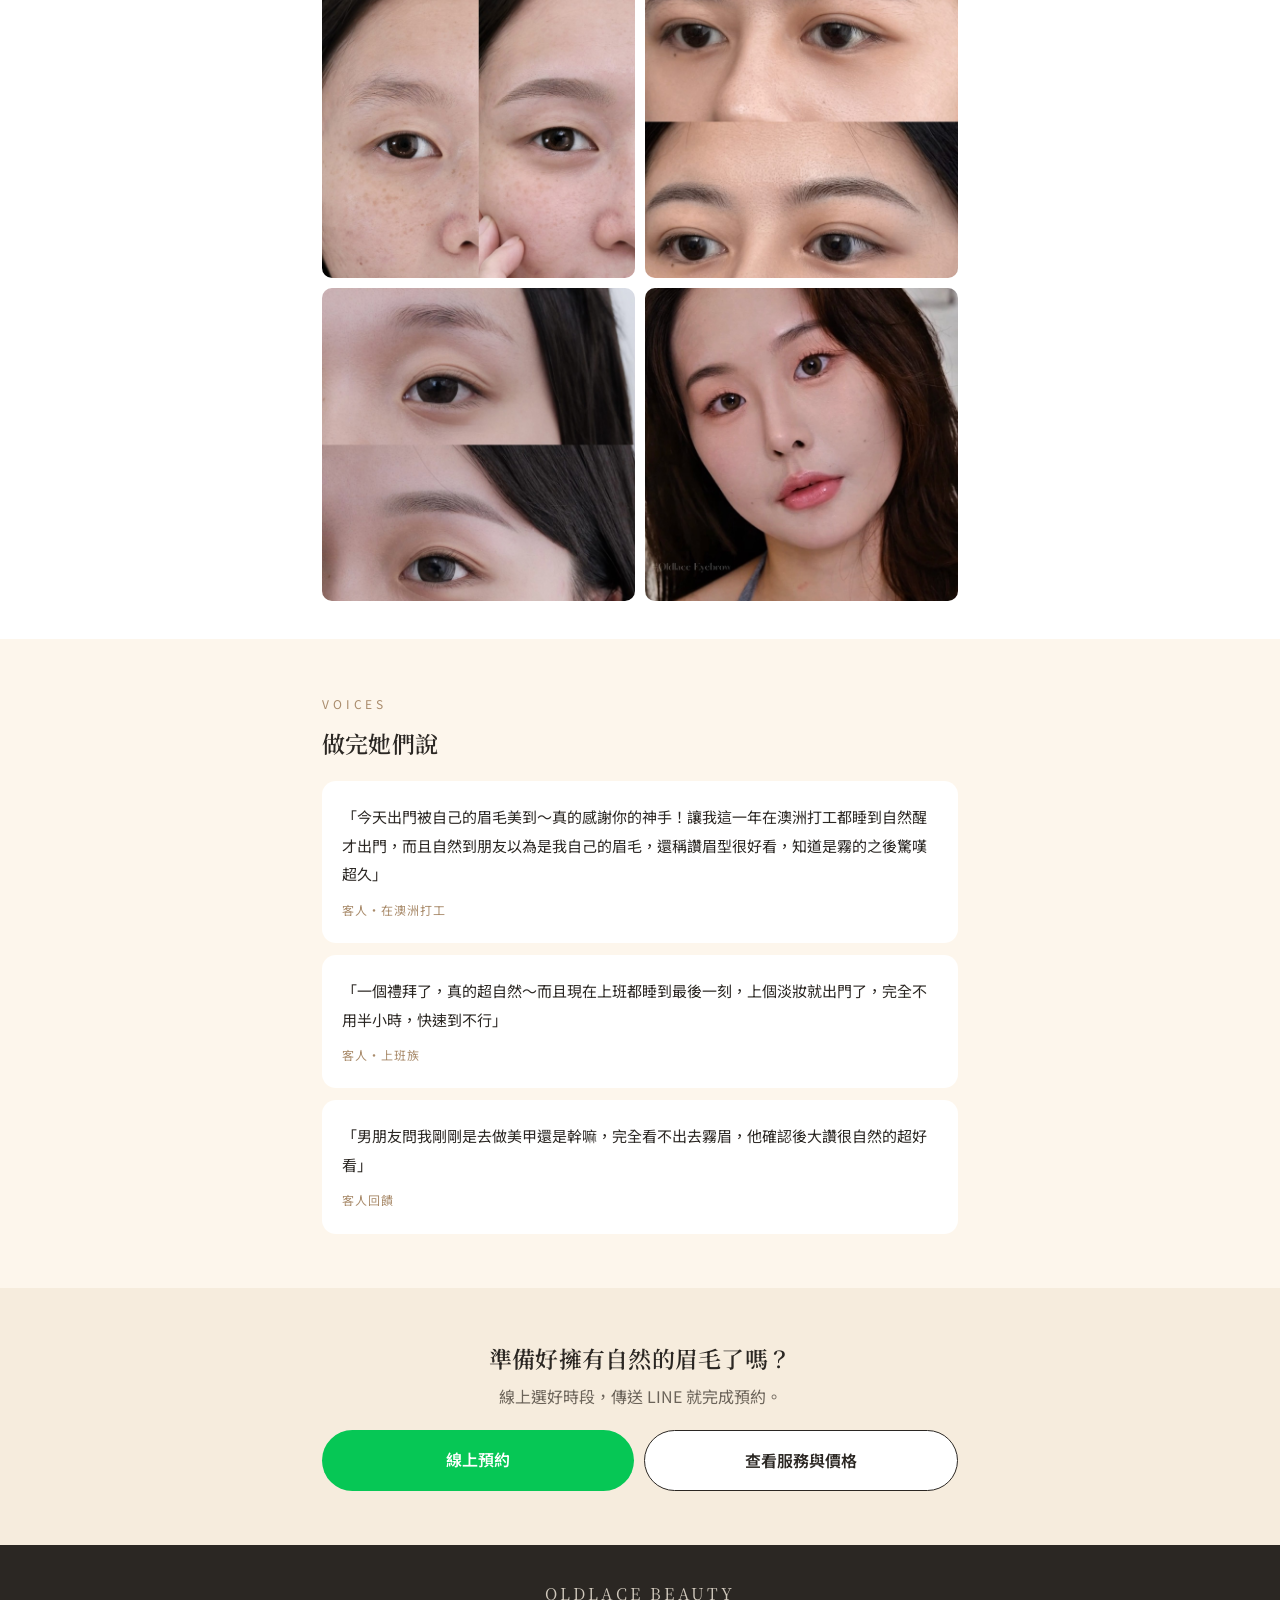
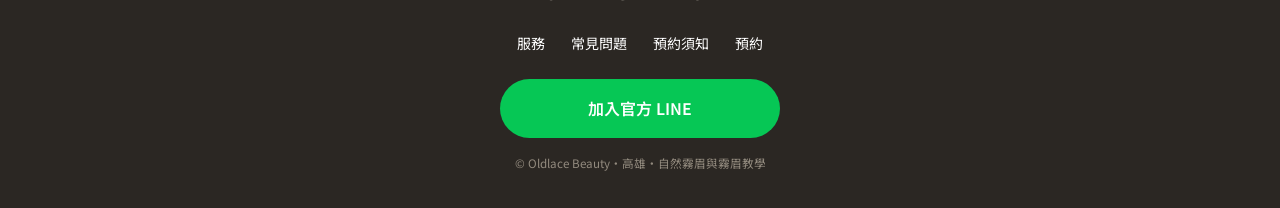
==== commit 35c40d47: "Revert "homepage: 3 blocks only — hero, 清透感霧眉, voices+CTA" This reverts commit 9e1268a63d89a602828b2" ====
--- a/index.html
+++ b/index.html
@@ -36,7 +36,6 @@
   </div>
 </header>
 
-<!-- Block 1: Hero -->
 <div class="hero">
   <img src="assets/hero.jpg" alt="Oldlace Beauty 輕透感霧眉作品">
   <div class="hero-cap">
@@ -45,43 +44,105 @@
   </div>
 </div>
 
-<!-- Block 2: 清透感霧眉 -->
 <section>
   <div class="wrap">
-    <img src="assets/before-after.jpg" alt="霧眉前後對比" style="width:100%;border-radius:var(--radius);margin-bottom:30px" loading="lazy">
-    <p class="eyebrow">About</p>
-    <h2 class="serif">什麼是清透感霧眉</h2>
-    <p class="soft" style="margin-top:12px">像眉粉輕刷過、帶自然毛感的眉型。做之前先和你確認臉型與日常習慣，不套模板，不做出生硬的眉。</p>
-    <div class="feat-chips">
-      <div class="feat-chip"><b>自然不做作</b><span>像天生長的，不像畫上去</span></div>
-      <div class="feat-chip"><b>輕透好修復</b><span>修復期短，做完可以直接赴約</span></div>
-      <div class="feat-chip"><b>一對一服務</b><span>單人不趕場，專屬你的時間</span></div>
+    <p class="eyebrow">你是不是也這樣</p>
+    <h2 class="serif">每天為了眉毛，趕時間又狼狽</h2>
+    <div class="pt-list">
+      <div class="pt-item">
+        <div class="pt-num">01</div>
+        <div><b>早上趕時間</b><p>左右眉畫不對稱，重畫第三次，眼看就要遲到。</p></div>
+      </div>
+      <div class="pt-item">
+        <div class="pt-num">02</div>
+        <div><b>下午眉尾消失</b><p>汗一流、雨一淋，眉尾悄悄不見，隨時要補妝。</p></div>
+      </div>
+      <div class="pt-item">
+        <div class="pt-num">03</div>
+        <div><b>每天都要過這一關</b><p>如果眉毛本來就好看，這些麻煩，其實都可以不用再有。</p></div>
+      </div>
     </div>
   </div>
 </section>
 
-<!-- Block 3: 她們說 + CTA -->
+<section class="tight" style="background:var(--cream)">
+  <div class="wrap">
+    <p class="eyebrow">做之前你可能會擔心</p>
+    <div class="qa"><div class="q">會痛嗎？</div>
+      <div class="a">操作前會先敷舒緩，過程只有微微刺感。多數客人放鬆到睡著，或邊聊天就完成了。</div></div>
+    <div class="qa"><div class="q">會結痂、過渡期很醜嗎？</div>
+      <div class="a">採輕透手法，皮膚負擔小，幾乎沒有明顯結痂期，修復快，不影響上班見人。</div></div>
+    <div class="qa"><div class="q">以後會變藍變綠嗎？</div>
+      <div class="a">不會。使用穩定有機色料，後期只會自然變淡，不會變橘紅或藍綠。</div></div>
+  </div>
+</section>
+
+<section>
+  <div class="wrap">
+    <p class="eyebrow">Why Oldlace</p>
+    <h2 class="serif">為什麼客人喜歡這裡</h2>
+    <div class="feat-list">
+      <div class="feat">
+        <img src="assets/work4.jpg" alt="霧眉成果" loading="lazy">
+        <div><h3>自然不做作</h3><p>以原生眉的邏輯設計眉型，看起來像天生的，不像畫上去。</p></div>
+      </div>
+      <div class="feat">
+        <img src="assets/client.jpg" alt="施術過程" loading="lazy">
+        <div><h3>輕透好修復</h3><p>降低皮膚負擔，修復期短，做完可以直接赴約。</p></div>
+      </div>
+      <div class="feat">
+        <img src="assets/portrait2.jpg" alt="Oldlace 晨容" loading="lazy">
+        <div><h3>一對一專屬</h3><p>單人作業、不趕場，是專屬於你的安靜時間。</p></div>
+      </div>
+    </div>
+  </div>
+</section>
+
+<section class="tight">
+  <div class="wrap">
+    <p class="eyebrow">Works</p>
+    <h2 class="serif">做完的樣子</h2>
+    <p class="soft">自然到旁邊的人看不出來是霧的。</p>
+    <div class="works-main">
+      <img src="assets/before-after.jpg" alt="霧眉前後對比" loading="lazy">
+    </div>
+    <div class="works-sub">
+      <img src="assets/result1.jpg" alt="霧眉作品" loading="lazy">
+      <img src="assets/result2.jpg" alt="霧眉作品" loading="lazy">
+      <img src="assets/result3.jpg" alt="霧眉作品" loading="lazy">
+      <img src="assets/work4.jpg" alt="霧眉成果" loading="lazy">
+    </div>
+  </div>
+</section>
+
 <section style="background:var(--cream)">
   <div class="wrap">
     <p class="eyebrow">Voices</p>
-    <h2 class="serif">她們說</h2>
-    <div class="voice-list">
-      <div class="voice-item">
-        <p class="voice-q">自然到朋友以為是我自己的眉毛，知道是霧的之後驚嘆超久</p>
-        <p class="voice-meta">在澳洲打工的客人</p>
+    <h2 class="serif">做完她們說</h2>
+    <div class="review-grid">
+      <div class="review-card">
+        <p class="review-text">「今天出門被自己的眉毛美到～真的感謝你的神手！讓我這一年在澳洲打工都睡到自然醒才出門，而且自然到朋友以為是我自己的眉毛，還稱讚眉型很好看，知道是霧的之後驚嘆超久」</p>
+        <p class="review-meta">客人・在澳洲打工</p>
       </div>
-      <div class="voice-item">
-        <p class="voice-q">上班睡到最後一刻，上個淡妝就出門了，完全不用半小時</p>
-        <p class="voice-meta">上班族客人</p>
+      <div class="review-card">
+        <p class="review-text">「一個禮拜了，真的超自然～而且現在上班都睡到最後一刻，上個淡妝就出門了，完全不用半小時，快速到不行」</p>
+        <p class="review-meta">客人・上班族</p>
       </div>
-      <div class="voice-item">
-        <p class="voice-q">男朋友完全看不出去霧眉，確認後大讚很自然超好看</p>
-        <p class="voice-meta">客人回饋</p>
+      <div class="review-card">
+        <p class="review-text">「男朋友問我剛剛是去做美甲還是幹嘛，完全看不出去霧眉，他確認後大讚很自然的超好看」</p>
+        <p class="review-meta">客人回饋</p>
       </div>
     </div>
-    <div class="btns" style="margin-top:32px">
+  </div>
+</section>
+
+<section class="cta-band">
+  <div class="wrap">
+    <h2 class="serif">準備好擁有自然的眉毛了嗎？</h2>
+    <p class="soft">線上選好時段，傳送 LINE 就完成預約。</p>
+    <div class="btns">
       <a class="btn btn-line" href="book.html">線上預約</a>
-      <a class="btn btn-ghost" href="services.html">服務與價格</a>
+      <a class="btn btn-ghost" href="services.html">查看服務與價格</a>
     </div>
   </div>
 </section>
--- a/assets/style.css
+++ b/assets/style.css
@@ -115,14 +115,30 @@
 .center{text-align:center}
 .divider{height:1px;background:var(--line);margin:6px 0}
 
-/* 清透感霧眉特色橫列 */
-.feat-chips{margin-top:24px;border-top:1px solid var(--line)}
-.feat-chip{display:flex;justify-content:space-between;align-items:baseline;gap:16px;padding:14px 0;border-bottom:1px solid var(--line)}
-.feat-chip b{font-size:15px;font-weight:600;white-space:nowrap;flex-shrink:0}
-.feat-chip span{color:var(--ink-soft);font-size:14px;text-align:right}
+/* 痛點編號列 */
+.pt-list{margin-top:24px}
+.pt-item{display:flex;gap:18px;padding:20px 0;border-top:1px solid var(--line)}
+.pt-item:first-child{border-top:0;padding-top:4px}
+.pt-num{flex:0 0 28px;font-size:20px;font-weight:600;font-family:"Noto Serif TC",serif;color:var(--accent);line-height:1.3}
+.pt-item b{display:block;margin-bottom:4px}
+.pt-item p{color:var(--ink-soft);font-size:14px;line-height:1.8;margin:0}
 
-/* 客人引言 */
-.voice-list{margin-top:24px;display:flex;flex-direction:column;gap:22px}
-.voice-item{border-left:2px solid var(--accent);padding-left:16px}
-.voice-q{font-size:16px;line-height:1.8;color:var(--ink)}
-.voice-meta{font-size:12px;color:var(--ink-soft);margin-top:6px;letter-spacing:.06em}
+/* 特色圖文並排 */
+.feat-list{margin-top:20px}
+.feat{display:flex;gap:18px;align-items:flex-start;padding:22px 0;border-top:1px solid var(--line)}
+.feat:first-child{border-top:0;padding-top:0}
+.feat img{width:84px;height:84px;border-radius:12px;object-fit:cover;flex-shrink:0}
+.feat h3{margin:0 0 6px;font-size:16px}
+.feat p{color:var(--ink-soft);font-size:14px;margin:0;line-height:1.75}
+
+/* 作品 1大+4小 */
+.works-main{margin-top:16px;border-radius:var(--radius);overflow:hidden}
+.works-main img{width:100%;display:block}
+.works-sub{display:grid;grid-template-columns:1fr 1fr;gap:10px;margin-top:10px}
+.works-sub img{width:100%;aspect-ratio:1/1;object-fit:cover;border-radius:10px}
+
+/* 顧客評論 */
+.review-grid{display:grid;gap:12px;margin-top:20px}
+.review-card{background:#fff;border-radius:14px;padding:22px 20px}
+.review-text{font-size:15px;line-height:1.9;color:var(--ink)}
+.review-meta{margin-top:10px;font-size:12px;color:var(--accent);letter-spacing:.08em}
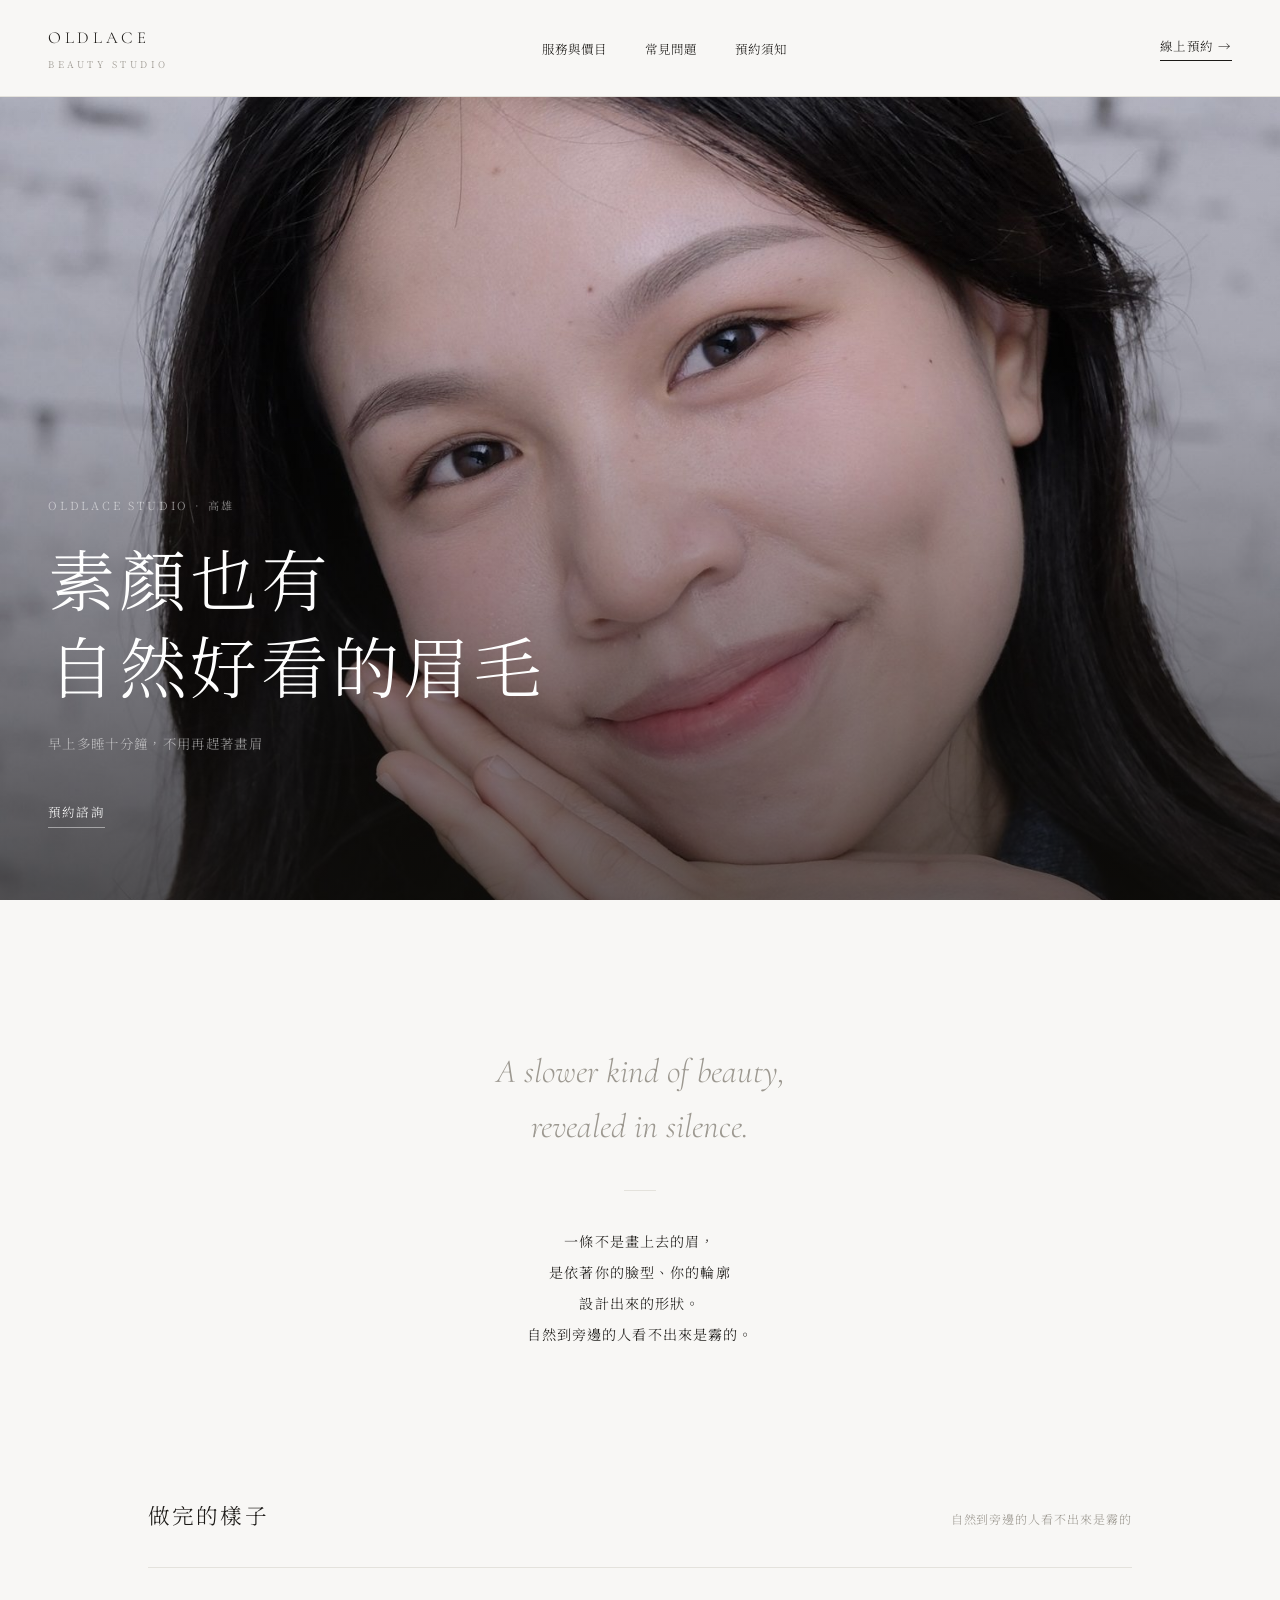
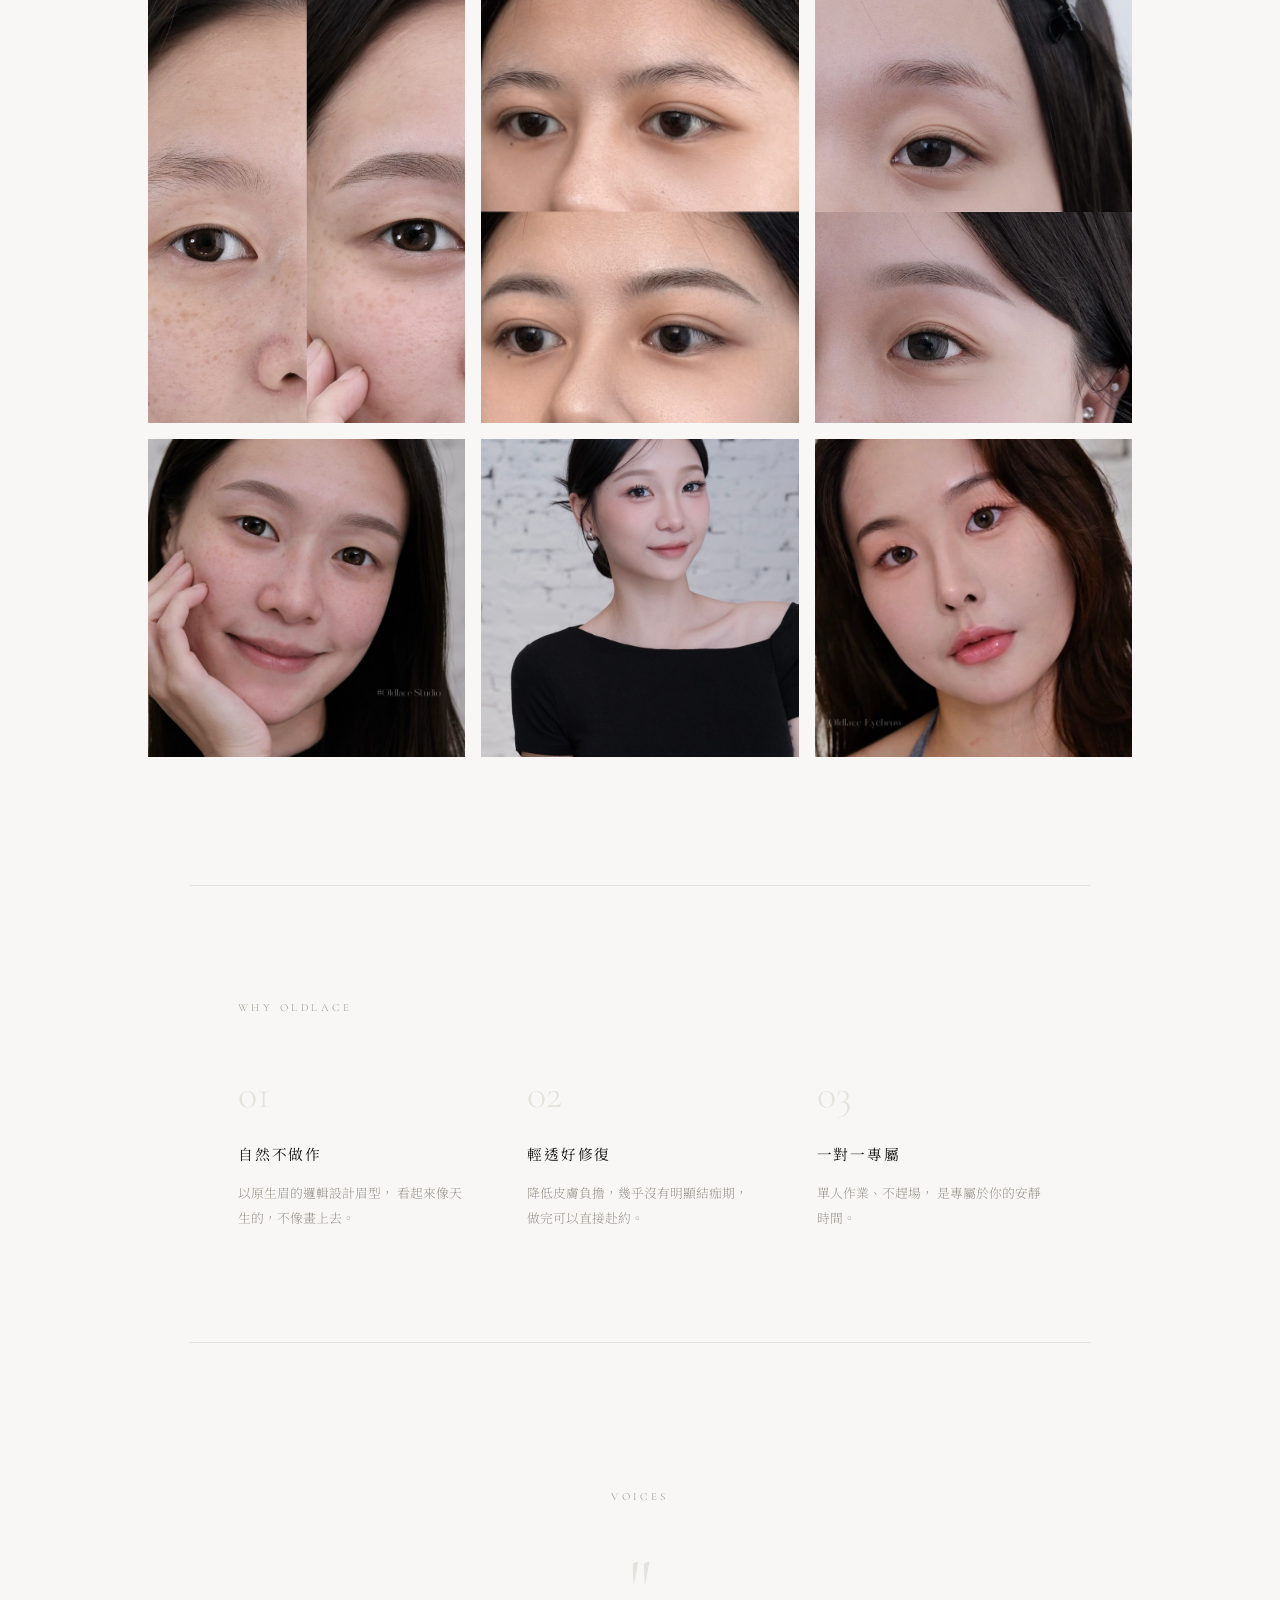
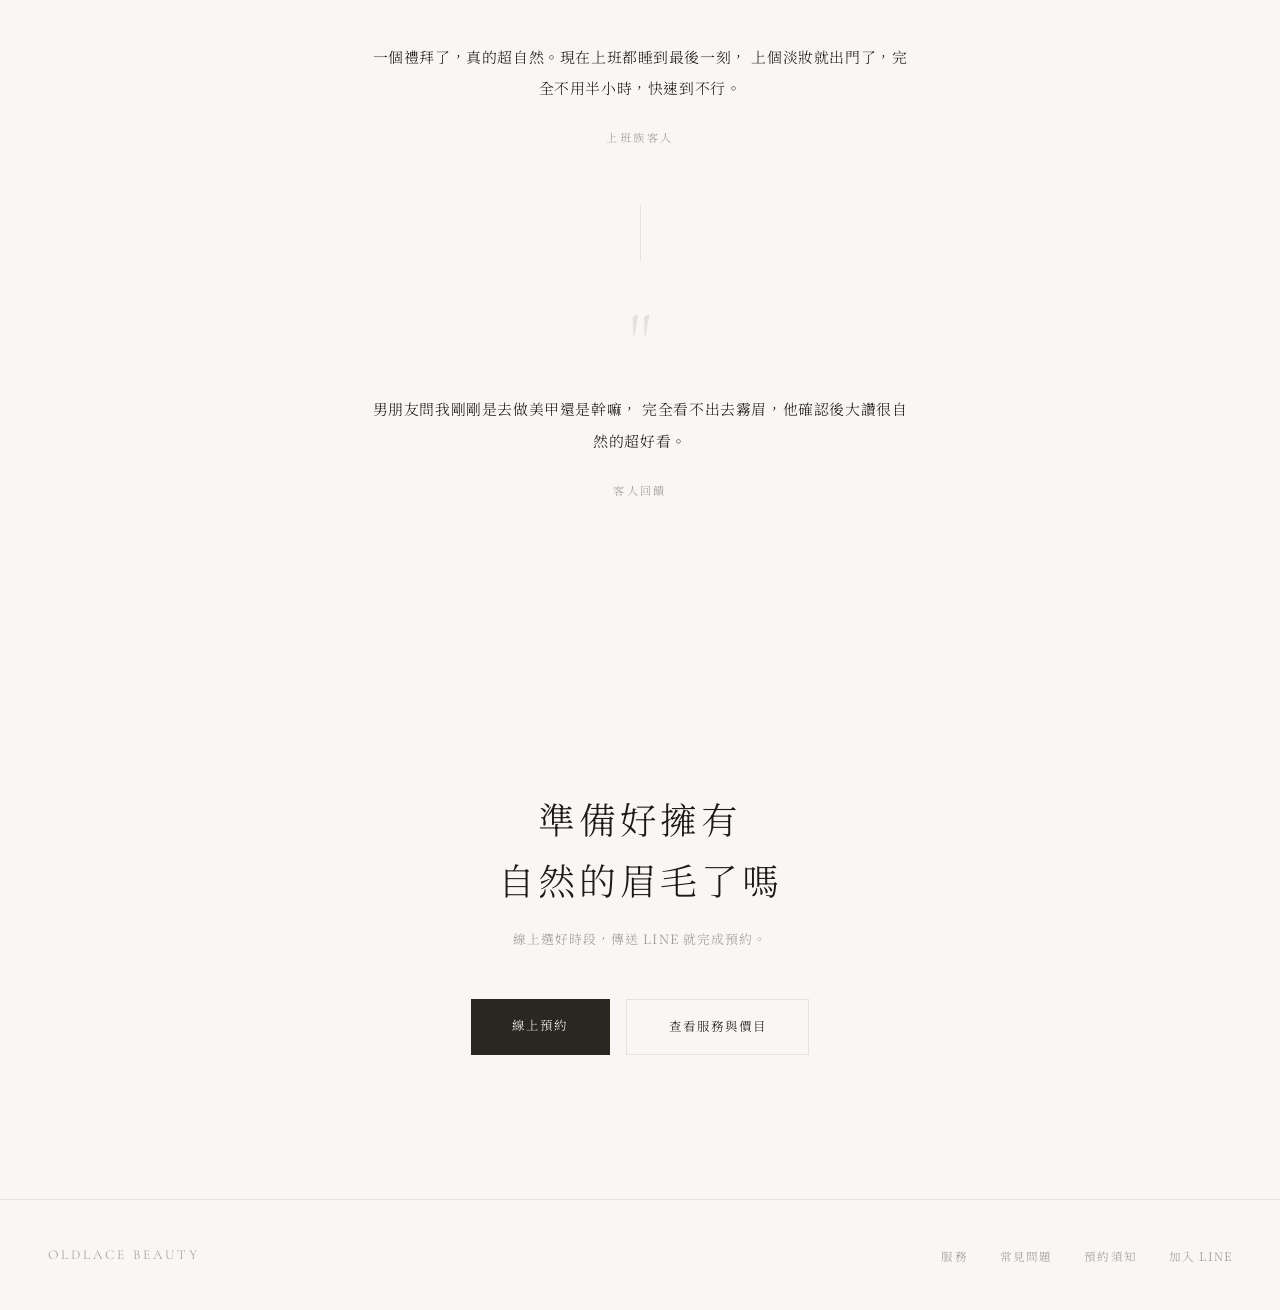
==== commit 0376450c: "redesign homepage with editorial layout 新風格：奶油白底、Cormorant Garamond 字型、極簡排版 新增作品 grid（6 張）、客人 Voices" ====
--- a/index.html
+++ b/index.html
@@ -1,171 +1,698 @@
 <!DOCTYPE html>
 <html lang="zh-TW">
 <head>
-<meta charset="UTF-8">
-<meta name="viewport" content="width=device-width, initial-scale=1.0">
-<title>Oldlace Beauty 輕透感霧眉｜高雄自然霧眉、霧眉教學</title>
-<meta name="description" content="Oldlace Beauty 輕透感霧眉，做出像天生一樣自然的眉毛。全程輕透手法、修復期短、不易結痂。線上即時選時段預約，價格與須知一頁看懂。">
-<link rel="canonical" href="https://oldlace.tw/">
-<meta property="og:type" content="website">
-<meta property="og:title" content="Oldlace Beauty 輕透感霧眉｜自然、好修復、線上預約">
-<meta property="og:description" content="素顏也有自然好看的眉毛。輕透手法、修復期短，線上即時選時段。">
-<meta property="og:image" content="https://oldlace.tw/assets/hero.jpg">
-<meta property="og:url" content="https://oldlace.tw/">
-<meta name="format-detection" content="telephone=no">
-<link rel="preconnect" href="https://fonts.googleapis.com">
-<link rel="preconnect" href="https://fonts.gstatic.com" crossorigin>
-<link href="https://fonts.googleapis.com/css2?family=Noto+Sans+TC:wght@400;500;600&family=Noto+Serif+TC:wght@500;600&display=swap" rel="stylesheet">
-<link rel="stylesheet" href="assets/style.css">
-<script type="application/ld+json">
-{"@context":"https://schema.org","@type":"HealthAndBeautyBusiness","name":"Oldlace Beauty","description":"輕透感霧眉、自然霧眉與霧眉教學","image":"https://oldlace.tw/assets/hero.jpg","url":"https://oldlace.tw/","priceRange":"$$","areaServed":"高雄"}
-</script>
+  <meta charset="UTF-8">
+  <meta name="viewport" content="width=device-width, initial-scale=1.0">
+  <title>Oldlace Beauty 輕透感霧眉｜高雄自然霧眉</title>
+  <meta name="description" content="Oldlace Beauty 輕透感霧眉，做出像天生一樣自然的眉毛。全程輕透手法、修復期短、不易結痂。線上即時選時段預約，價格與須知一頁看懂。">
+  <link rel="canonical" href="https://oldlace.tw/">
+  <meta property="og:type" content="website">
+  <meta property="og:title" content="Oldlace Beauty 輕透感霧眉｜高雄自然霧眉">
+  <meta property="og:description" content="素顏也有自然好看的眉毛。輕透手法、修復期短，線上即時選時段。">
+  <meta property="og:image" content="https://oldlace.tw/assets/home-cover.jpeg">
+  <meta property="og:url" content="https://oldlace.tw/">
+  <meta name="format-detection" content="telephone=no">
+  <script type="application/ld+json">
+  {"@context":"https://schema.org","@type":"HealthAndBeautyBusiness","name":"Oldlace Beauty","description":"輕透感霧眉、自然霧眉","image":"https://oldlace.tw/assets/home-cover.jpeg","url":"https://oldlace.tw/","priceRange":"$$","areaServed":"高雄"}
+  </script>
+
+  <link rel="preconnect" href="https://fonts.googleapis.com">
+  <link rel="preconnect" href="https://fonts.gstatic.com" crossorigin>
+  <link href="https://fonts.googleapis.com/css2?family=Cormorant+Garamond:ital,wght@0,300;0,400;1,300;1,400&family=Noto+Serif+TC:wght@300;400&display=swap" rel="stylesheet">
+
+  <style>
+    /* ── Reset ── */
+    *, *::before, *::after {
+      box-sizing: border-box;
+      margin: 0;
+      padding: 0;
+    }
+
+    /* ── Tokens ── */
+    :root {
+      --bg:      #F8F7F5;
+      --text:    #1C1A17;
+      --muted:   #9C9890;
+      --border:  #E4E2DC;
+      --dark:    #2A2720;
+      --white:   #FEFEFE;
+    }
+
+    html { scroll-behavior: smooth; }
+
+    body {
+      background: var(--bg);
+      color: var(--text);
+      font-family: 'Noto Serif TC', Georgia, serif;
+      font-weight: 300;
+      line-height: 1.9;
+      -webkit-font-smoothing: antialiased;
+    }
+
+
+    /* ══════════════════════════════════════
+       NAV
+    ══════════════════════════════════════ */
+    nav {
+      position: fixed;
+      top: 0; left: 0; right: 0;
+      z-index: 100;
+      display: flex;
+      justify-content: space-between;
+      align-items: center;
+      padding: 1.4rem 3rem;
+      background: var(--bg);
+      border-bottom: 1px solid var(--border);
+    }
+
+    .nav-logo {
+      text-decoration: none;
+      color: var(--text);
+    }
+
+    .nav-logo-main {
+      display: block;
+      font-family: 'Cormorant Garamond', serif;
+      font-size: 1.05rem;
+      font-weight: 300;
+      letter-spacing: 0.22em;
+      text-transform: uppercase;
+    }
+
+    .nav-logo-sub {
+      display: block;
+      font-size: 0.58rem;
+      letter-spacing: 0.38em;
+      color: var(--muted);
+      margin-top: 0.12rem;
+      text-transform: uppercase;
+    }
+
+    .nav-links {
+      display: flex;
+      gap: 2.4rem;
+      list-style: none;
+    }
+
+    .nav-links a {
+      font-size: 0.78rem;
+      letter-spacing: 0.08em;
+      color: var(--text);
+      text-decoration: none;
+      transition: color 0.2s;
+    }
+
+    .nav-links a:hover { color: var(--muted); }
+
+    .nav-book {
+      font-size: 0.78rem;
+      letter-spacing: 0.12em;
+      color: var(--text);
+      text-decoration: none;
+      border-bottom: 1px solid var(--text);
+      padding-bottom: 1px;
+      transition: opacity 0.2s;
+    }
+
+    .nav-book:hover { opacity: 0.45; }
+
+
+    /* ══════════════════════════════════════
+       HERO
+    ══════════════════════════════════════ */
+    .hero {
+      height: 100vh;
+      position: relative;
+      display: flex;
+      align-items: flex-end;
+      padding: 4.5rem 3rem;
+    }
+
+    .hero-bg {
+      position: absolute;
+      inset: 0;
+      background: #2E2C28;
+      background-image: url('assets/hero.jpg');
+      background-size: cover;
+      background-position: center 30%;
+    }
+
+    .hero-bg::after {
+      content: '';
+      position: absolute;
+      inset: 0;
+      background: linear-gradient(
+        to top,
+        rgba(20, 18, 14, 0.60) 0%,
+        rgba(20, 18, 14, 0.10) 55%,
+        transparent 100%
+      );
+    }
+
+    .hero-content {
+      position: relative;
+      z-index: 1;
+    }
+
+    .hero-label {
+      font-size: 0.7rem;
+      letter-spacing: 0.25em;
+      color: rgba(255,255,255,0.55);
+      text-transform: uppercase;
+      margin-bottom: 1.1rem;
+    }
+
+    .hero-title {
+      font-family: 'Noto Serif TC', serif;
+      font-size: clamp(2.6rem, 5.5vw, 4.2rem);
+      font-weight: 300;
+      line-height: 1.3;
+      color: var(--white);
+      letter-spacing: 0.06em;
+    }
+
+    .hero-desc {
+      margin-top: 1.4rem;
+      font-size: 0.84rem;
+      color: rgba(255,255,255,0.58);
+      letter-spacing: 0.1em;
+    }
+
+    .hero-link {
+      display: inline-block;
+      margin-top: 2.8rem;
+      font-size: 0.78rem;
+      letter-spacing: 0.18em;
+      color: var(--white);
+      text-decoration: none;
+      border-bottom: 1px solid rgba(255,255,255,0.45);
+      padding-bottom: 2px;
+      transition: border-color 0.25s;
+    }
+
+    .hero-link:hover { border-color: var(--white); }
+
+
+    /* ══════════════════════════════════════
+       STATEMENT
+    ══════════════════════════════════════ */
+    .statement {
+      padding: 9rem 3rem;
+      text-align: center;
+      max-width: 660px;
+      margin: 0 auto;
+    }
+
+    .statement-en {
+      font-family: 'Cormorant Garamond', serif;
+      font-style: italic;
+      font-size: clamp(1.5rem, 3vw, 2.1rem);
+      font-weight: 300;
+      color: var(--muted);
+      line-height: 1.65;
+      margin-bottom: 2.2rem;
+    }
+
+    .statement-divider {
+      width: 32px;
+      height: 1px;
+      background: var(--border);
+      margin: 0 auto 2.2rem;
+    }
+
+    .statement-zh {
+      font-size: 0.88rem;
+      line-height: 2.2;
+      color: var(--text);
+      letter-spacing: 0.08em;
+    }
+
+
+    /* ══════════════════════════════════════
+       WORKS
+    ══════════════════════════════════════ */
+    .works {
+      padding: 0 3rem 8rem;
+      max-width: 1080px;
+      margin: 0 auto;
+    }
+
+    .works-header {
+      display: flex;
+      justify-content: space-between;
+      align-items: baseline;
+      padding-bottom: 2rem;
+      border-bottom: 1px solid var(--border);
+      margin-bottom: 2rem;
+    }
+
+    .works-title {
+      font-family: 'Noto Serif TC', serif;
+      font-size: 1.35rem;
+      font-weight: 300;
+      letter-spacing: 0.1em;
+    }
+
+    .works-caption {
+      font-size: 0.75rem;
+      color: var(--muted);
+      letter-spacing: 0.08em;
+    }
+
+    .works-grid {
+      display: grid;
+      grid-template-columns: repeat(3, 1fr);
+      gap: 1rem;
+    }
+
+    .work-item {
+      overflow: hidden;
+      background: #C8C4BE;
+    }
+
+    .work-item.portrait { aspect-ratio: 3 / 4; }
+    .work-item.square   { aspect-ratio: 1 / 1; }
+
+    .work-item img {
+      width: 100%;
+      height: 100%;
+      object-fit: cover;
+      display: block;
+      transition: transform 0.7s ease;
+    }
+
+    .work-item:hover img { transform: scale(1.04); }
+
+
+    /* ══════════════════════════════════════
+       WHY OLDLACE
+    ══════════════════════════════════════ */
+    .pillars {
+      padding: 7rem 3rem;
+      border-top: 1px solid var(--border);
+      border-bottom: 1px solid var(--border);
+      max-width: 900px;
+      margin: 0 auto;
+    }
+
+    .section-label {
+      font-family: 'Cormorant Garamond', serif;
+      font-size: 0.68rem;
+      letter-spacing: 0.32em;
+      color: var(--muted);
+      text-transform: uppercase;
+      margin-bottom: 3.5rem;
+    }
+
+    .pillars-grid {
+      display: grid;
+      grid-template-columns: repeat(3, 1fr);
+      gap: 4rem;
+    }
+
+    .pillar-num {
+      font-family: 'Cormorant Garamond', serif;
+      font-size: 2.5rem;
+      font-weight: 300;
+      color: var(--border);
+      line-height: 1;
+      margin-bottom: 1.6rem;
+    }
+
+    .pillar-name {
+      font-size: 0.92rem;
+      font-weight: 400;
+      letter-spacing: 0.12em;
+      margin-bottom: 0.8rem;
+    }
+
+    .pillar-body {
+      font-size: 0.8rem;
+      color: var(--muted);
+      line-height: 1.95;
+    }
+
+
+    /* ══════════════════════════════════════
+       VOICES
+    ══════════════════════════════════════ */
+    .voices {
+      padding: 9rem 3rem;
+      max-width: 640px;
+      margin: 0 auto;
+      text-align: center;
+    }
+
+    .quote-mark {
+      font-family: 'Cormorant Garamond', serif;
+      font-size: 5rem;
+      line-height: 0.6;
+      color: var(--border);
+      display: block;
+      margin-bottom: 1.8rem;
+    }
+
+    .quote-text {
+      font-size: 0.93rem;
+      line-height: 2.1;
+      letter-spacing: 0.04em;
+      margin-bottom: 1.5rem;
+    }
+
+    .quote-source {
+      font-size: 0.7rem;
+      letter-spacing: 0.22em;
+      color: var(--muted);
+      text-transform: uppercase;
+    }
+
+    .voice-sep {
+      width: 1px;
+      height: 3.5rem;
+      background: var(--border);
+      margin: 3.5rem auto;
+    }
+
+
+    /* ══════════════════════════════════════
+       CTA
+    ══════════════════════════════════════ */
+    .cta {
+      padding: 9rem 3rem;
+      text-align: center;
+      max-width: 560px;
+      margin: 0 auto;
+    }
+
+    .cta-title {
+      font-family: 'Noto Serif TC', serif;
+      font-size: clamp(1.6rem, 3.5vw, 2.3rem);
+      font-weight: 300;
+      letter-spacing: 0.1em;
+      line-height: 1.65;
+      margin-bottom: 1rem;
+    }
+
+    .cta-desc {
+      font-size: 0.8rem;
+      color: var(--muted);
+      letter-spacing: 0.08em;
+      margin-bottom: 3rem;
+    }
+
+    .cta-buttons {
+      display: flex;
+      gap: 1rem;
+      justify-content: center;
+      flex-wrap: wrap;
+    }
+
+    .btn-dark {
+      display: inline-block;
+      padding: 0.95rem 2.6rem;
+      background: var(--dark);
+      color: var(--white);
+      text-decoration: none;
+      font-size: 0.78rem;
+      letter-spacing: 0.16em;
+      transition: opacity 0.2s;
+    }
+
+    .btn-dark:hover { opacity: 0.72; }
+
+    .btn-outline {
+      display: inline-block;
+      padding: 0.95rem 2.6rem;
+      border: 1px solid var(--border);
+      color: var(--text);
+      text-decoration: none;
+      font-size: 0.78rem;
+      letter-spacing: 0.16em;
+      transition: border-color 0.2s;
+    }
+
+    .btn-outline:hover { border-color: var(--text); }
+
+
+    /* ══════════════════════════════════════
+       FOOTER
+    ══════════════════════════════════════ */
+    footer {
+      border-top: 1px solid var(--border);
+      padding: 2.5rem 3rem;
+      display: flex;
+      justify-content: space-between;
+      align-items: center;
+    }
+
+    .footer-brand {
+      font-family: 'Cormorant Garamond', serif;
+      font-size: 0.85rem;
+      letter-spacing: 0.22em;
+      text-transform: uppercase;
+      color: var(--muted);
+    }
+
+    .footer-nav {
+      display: flex;
+      gap: 2rem;
+      list-style: none;
+    }
+
+    .footer-nav a {
+      font-size: 0.72rem;
+      letter-spacing: 0.1em;
+      color: var(--muted);
+      text-decoration: none;
+      transition: color 0.2s;
+    }
+
+    .footer-nav a:hover { color: var(--text); }
+
+
+    /* ══════════════════════════════════════
+       FADE-IN ANIMATION
+    ══════════════════════════════════════ */
+    .fade {
+      opacity: 0;
+      transform: translateY(18px);
+      transition: opacity 0.9s ease, transform 0.9s ease;
+    }
+
+    .fade.visible {
+      opacity: 1;
+      transform: translateY(0);
+    }
+
+    .works-grid .work-item:nth-child(1) { transition-delay: 0s; }
+    .works-grid .work-item:nth-child(2) { transition-delay: 0.08s; }
+    .works-grid .work-item:nth-child(3) { transition-delay: 0.16s; }
+    .works-grid .work-item:nth-child(4) { transition-delay: 0.24s; }
+    .works-grid .work-item:nth-child(5) { transition-delay: 0.32s; }
+    .works-grid .work-item:nth-child(6) { transition-delay: 0.40s; }
+
+
+    /* ══════════════════════════════════════
+       RESPONSIVE
+    ══════════════════════════════════════ */
+    @media (max-width: 768px) {
+      nav { padding: 1.2rem 1.5rem; }
+      .nav-links { display: none; }
+
+      .hero { padding: 3rem 1.5rem; }
+
+      .statement,
+      .pillars,
+      .voices,
+      .cta { padding-left: 1.5rem; padding-right: 1.5rem; }
+
+      .works { padding-left: 1.5rem; padding-right: 1.5rem; }
+
+      .works-grid { grid-template-columns: repeat(2, 1fr); }
+
+      .pillars-grid {
+        grid-template-columns: 1fr;
+        gap: 3rem;
+      }
+
+      footer {
+        flex-direction: column;
+        gap: 1.5rem;
+        text-align: center;
+        padding: 2rem 1.5rem;
+      }
+    }
+  </style>
 </head>
 <body>
 
-<header class="nav">
-  <div class="nav-in">
-    <a class="brand" href="index.html">Oldlace<small>BEAUTY</small></a>
-    <button class="menu-btn" aria-label="選單" onclick="document.getElementById('m').classList.toggle('open')">☰</button>
-    <nav class="menu" id="m">
-      <a href="index.html">首頁</a>
-      <a href="services.html">服務與價目</a>
-      <a href="faq.html">常見問題</a>
-      <a href="policy.html">預約須知</a>
-      <a class="cta" href="book.html">線上預約</a>
-    </nav>
+  <!-- ══ NAV ══ -->
+  <nav>
+    <a href="index.html" class="nav-logo">
+      <span class="nav-logo-main">Oldlace</span>
+      <span class="nav-logo-sub">Beauty Studio</span>
+    </a>
+    <ul class="nav-links">
+      <li><a href="services.html">服務與價目</a></li>
+      <li><a href="faq.html">常見問題</a></li>
+      <li><a href="policy.html">預約須知</a></li>
+    </ul>
+    <a href="book.html" class="nav-book">線上預約 →</a>
+  </nav>
+
+
+  <!-- ══ HERO ══ -->
+  <section class="hero">
+    <div class="hero-bg"></div>
+    <div class="hero-content">
+      <p class="hero-label">Oldlace Studio · 高雄</p>
+      <h1 class="hero-title">
+        素顏也有<br>自然好看的眉毛
+      </h1>
+      <p class="hero-desc">早上多睡十分鐘，不用再趕著畫眉</p>
+      <a href="book.html" class="hero-link">預約諮詢</a>
+    </div>
+  </section>
+
+
+  <!-- ══ STATEMENT ══ -->
+  <div class="statement fade">
+    <p class="statement-en">
+      A slower kind of beauty,<br>
+      revealed in silence.
+    </p>
+    <div class="statement-divider"></div>
+    <p class="statement-zh">
+      一條不是畫上去的眉，<br>
+      是依著你的臉型、你的輪廓<br>
+      設計出來的形狀。<br>
+      自然到旁邊的人看不出來是霧的。
+    </p>
   </div>
-</header>
-
-<div class="hero">
-  <img src="assets/hero.jpg" alt="Oldlace Beauty 輕透感霧眉作品">
-  <div class="hero-cap">
-    <h1 class="serif">素顏也有<br>自然好看的眉毛</h1>
-    <p>輕透感霧眉・高雄｜早上多睡十分鐘，不用再趕著畫眉</p>
-  </div>
-</div>
-
-<section>
-  <div class="wrap">
-    <p class="eyebrow">你是不是也這樣</p>
-    <h2 class="serif">每天為了眉毛，趕時間又狼狽</h2>
-    <div class="pt-list">
-      <div class="pt-item">
-        <div class="pt-num">01</div>
-        <div><b>早上趕時間</b><p>左右眉畫不對稱，重畫第三次，眼看就要遲到。</p></div>
-      </div>
-      <div class="pt-item">
-        <div class="pt-num">02</div>
-        <div><b>下午眉尾消失</b><p>汗一流、雨一淋，眉尾悄悄不見，隨時要補妝。</p></div>
-      </div>
-      <div class="pt-item">
-        <div class="pt-num">03</div>
-        <div><b>每天都要過這一關</b><p>如果眉毛本來就好看，這些麻煩，其實都可以不用再有。</p></div>
+
+
+  <!-- ══ WORKS ══ -->
+  <div class="works fade">
+    <div class="works-header">
+      <h2 class="works-title">做完的樣子</h2>
+      <span class="works-caption">自然到旁邊的人看不出來是霧的</span>
+    </div>
+    <div class="works-grid">
+      <div class="work-item portrait fade">
+        <img src="assets/result1.jpg" alt="輕透感霧眉作品">
+      </div>
+      <div class="work-item portrait fade">
+        <img src="assets/result2.jpg" alt="輕透感霧眉作品">
+      </div>
+      <div class="work-item portrait fade">
+        <img src="assets/result3.jpg" alt="輕透感霧眉作品">
+      </div>
+      <div class="work-item square fade">
+        <img src="assets/portrait.jpg" alt="霧眉近景">
+      </div>
+      <div class="work-item square fade">
+        <img src="assets/portrait2.jpg" alt="霧眉近景">
+      </div>
+      <div class="work-item square fade">
+        <img src="assets/work4.jpg" alt="霧眉作品">
       </div>
     </div>
   </div>
-</section>
-
-<section class="tight" style="background:var(--cream)">
-  <div class="wrap">
-    <p class="eyebrow">做之前你可能會擔心</p>
-    <div class="qa"><div class="q">會痛嗎？</div>
-      <div class="a">操作前會先敷舒緩，過程只有微微刺感。多數客人放鬆到睡著，或邊聊天就完成了。</div></div>
-    <div class="qa"><div class="q">會結痂、過渡期很醜嗎？</div>
-      <div class="a">採輕透手法，皮膚負擔小，幾乎沒有明顯結痂期，修復快，不影響上班見人。</div></div>
-    <div class="qa"><div class="q">以後會變藍變綠嗎？</div>
-      <div class="a">不會。使用穩定有機色料，後期只會自然變淡，不會變橘紅或藍綠。</div></div>
-  </div>
-</section>
-
-<section>
-  <div class="wrap">
-    <p class="eyebrow">Why Oldlace</p>
-    <h2 class="serif">為什麼客人喜歡這裡</h2>
-    <div class="feat-list">
-      <div class="feat">
-        <img src="assets/work4.jpg" alt="霧眉成果" loading="lazy">
-        <div><h3>自然不做作</h3><p>以原生眉的邏輯設計眉型，看起來像天生的，不像畫上去。</p></div>
-      </div>
-      <div class="feat">
-        <img src="assets/client.jpg" alt="施術過程" loading="lazy">
-        <div><h3>輕透好修復</h3><p>降低皮膚負擔，修復期短，做完可以直接赴約。</p></div>
-      </div>
-      <div class="feat">
-        <img src="assets/portrait2.jpg" alt="Oldlace 晨容" loading="lazy">
-        <div><h3>一對一專屬</h3><p>單人作業、不趕場，是專屬於你的安靜時間。</p></div>
+
+
+  <!-- ══ WHY OLDLACE ══ -->
+  <div class="pillars fade">
+    <p class="section-label">Why Oldlace</p>
+    <div class="pillars-grid">
+      <div class="pillar">
+        <div class="pillar-num">01</div>
+        <h3 class="pillar-name">自然不做作</h3>
+        <p class="pillar-body">
+          以原生眉的邏輯設計眉型，
+          看起來像天生的，不像畫上去。
+        </p>
+      </div>
+      <div class="pillar">
+        <div class="pillar-num">02</div>
+        <h3 class="pillar-name">輕透好修復</h3>
+        <p class="pillar-body">
+          降低皮膚負擔，幾乎沒有明顯結痂期，
+          做完可以直接赴約。
+        </p>
+      </div>
+      <div class="pillar">
+        <div class="pillar-num">03</div>
+        <h3 class="pillar-name">一對一專屬</h3>
+        <p class="pillar-body">
+          單人作業、不趕場，
+          是專屬於你的安靜時間。
+        </p>
       </div>
     </div>
   </div>
-</section>
-
-<section class="tight">
-  <div class="wrap">
-    <p class="eyebrow">Works</p>
-    <h2 class="serif">做完的樣子</h2>
-    <p class="soft">自然到旁邊的人看不出來是霧的。</p>
-    <div class="works-main">
-      <img src="assets/before-after.jpg" alt="霧眉前後對比" loading="lazy">
-    </div>
-    <div class="works-sub">
-      <img src="assets/result1.jpg" alt="霧眉作品" loading="lazy">
-      <img src="assets/result2.jpg" alt="霧眉作品" loading="lazy">
-      <img src="assets/result3.jpg" alt="霧眉作品" loading="lazy">
-      <img src="assets/work4.jpg" alt="霧眉成果" loading="lazy">
+
+
+  <!-- ══ VOICES ══ -->
+  <div class="voices fade">
+    <p class="section-label">Voices</p>
+
+    <span class="quote-mark">"</span>
+    <p class="quote-text">
+      一個禮拜了，真的超自然。現在上班都睡到最後一刻，
+      上個淡妝就出門了，完全不用半小時，快速到不行。
+    </p>
+    <p class="quote-source">上班族客人</p>
+
+    <div class="voice-sep"></div>
+
+    <span class="quote-mark">"</span>
+    <p class="quote-text">
+      男朋友問我剛剛是去做美甲還是幹嘛，
+      完全看不出去霧眉，他確認後大讚很自然的超好看。
+    </p>
+    <p class="quote-source">客人回饋</p>
+  </div>
+
+
+  <!-- ══ CTA ══ -->
+  <div class="cta fade">
+    <h2 class="cta-title">
+      準備好擁有<br>自然的眉毛了嗎
+    </h2>
+    <p class="cta-desc">線上選好時段，傳送 LINE 就完成預約。</p>
+    <div class="cta-buttons">
+      <a href="book.html"     class="btn-dark">線上預約</a>
+      <a href="services.html" class="btn-outline">查看服務與價目</a>
     </div>
   </div>
-</section>
-
-<section style="background:var(--cream)">
-  <div class="wrap">
-    <p class="eyebrow">Voices</p>
-    <h2 class="serif">做完她們說</h2>
-    <div class="review-grid">
-      <div class="review-card">
-        <p class="review-text">「今天出門被自己的眉毛美到～真的感謝你的神手！讓我這一年在澳洲打工都睡到自然醒才出門，而且自然到朋友以為是我自己的眉毛，還稱讚眉型很好看，知道是霧的之後驚嘆超久」</p>
-        <p class="review-meta">客人・在澳洲打工</p>
-      </div>
-      <div class="review-card">
-        <p class="review-text">「一個禮拜了，真的超自然～而且現在上班都睡到最後一刻，上個淡妝就出門了，完全不用半小時，快速到不行」</p>
-        <p class="review-meta">客人・上班族</p>
-      </div>
-      <div class="review-card">
-        <p class="review-text">「男朋友問我剛剛是去做美甲還是幹嘛，完全看不出去霧眉，他確認後大讚很自然的超好看」</p>
-        <p class="review-meta">客人回饋</p>
-      </div>
-    </div>
-  </div>
-</section>
-
-<section class="cta-band">
-  <div class="wrap">
-    <h2 class="serif">準備好擁有自然的眉毛了嗎？</h2>
-    <p class="soft">線上選好時段，傳送 LINE 就完成預約。</p>
-    <div class="btns">
-      <a class="btn btn-line" href="book.html">線上預約</a>
-      <a class="btn btn-ghost" href="services.html">查看服務與價格</a>
-    </div>
-  </div>
-</section>
-
-<footer>
-  <div class="wrap">
-    <div class="serif" style="font-size:16px;letter-spacing:.2em">OLDLACE BEAUTY</div>
-    <div class="f-links">
-      <a href="services.html">服務</a>
-      <a href="faq.html">常見問題</a>
-      <a href="policy.html">預約須知</a>
-      <a href="book.html">預約</a>
-    </div>
-    <a class="btn btn-line" style="max-width:280px;margin:0 auto" href="https://line.me/R/ti/p/@oldlace">加入官方 LINE</a>
-    <small>© Oldlace Beauty・高雄・自然霧眉與霧眉教學</small>
-  </div>
-</footer>
-
-<script>
-document.addEventListener('click',function(e){
-  var m=document.getElementById('m');
-  if(m.classList.contains('open')&&!m.contains(e.target)&&!e.target.closest('.menu-btn'))m.classList.remove('open');
-});
-</script>
+
+
+  <!-- ══ FOOTER ══ -->
+  <footer>
+    <div class="footer-brand">Oldlace Beauty</div>
+    <ul class="footer-nav">
+      <li><a href="services.html">服務</a></li>
+      <li><a href="faq.html">常見問題</a></li>
+      <li><a href="policy.html">預約須知</a></li>
+      <li><a href="https://line.me/R/ti/p/@oldlace">加入 LINE</a></li>
+    </ul>
+  </footer>
+
+
+  <script>
+    const observer = new IntersectionObserver((entries) => {
+      entries.forEach(entry => {
+        if (entry.isIntersecting) {
+          entry.target.classList.add('visible');
+          entry.target.querySelectorAll('.work-item.fade').forEach(el => {
+            el.classList.add('visible');
+          });
+        }
+      });
+    }, { threshold: 0.08 });
+
+    document.querySelectorAll('.fade').forEach(el => observer.observe(el));
+  </script>
+
 </body>
 </html>
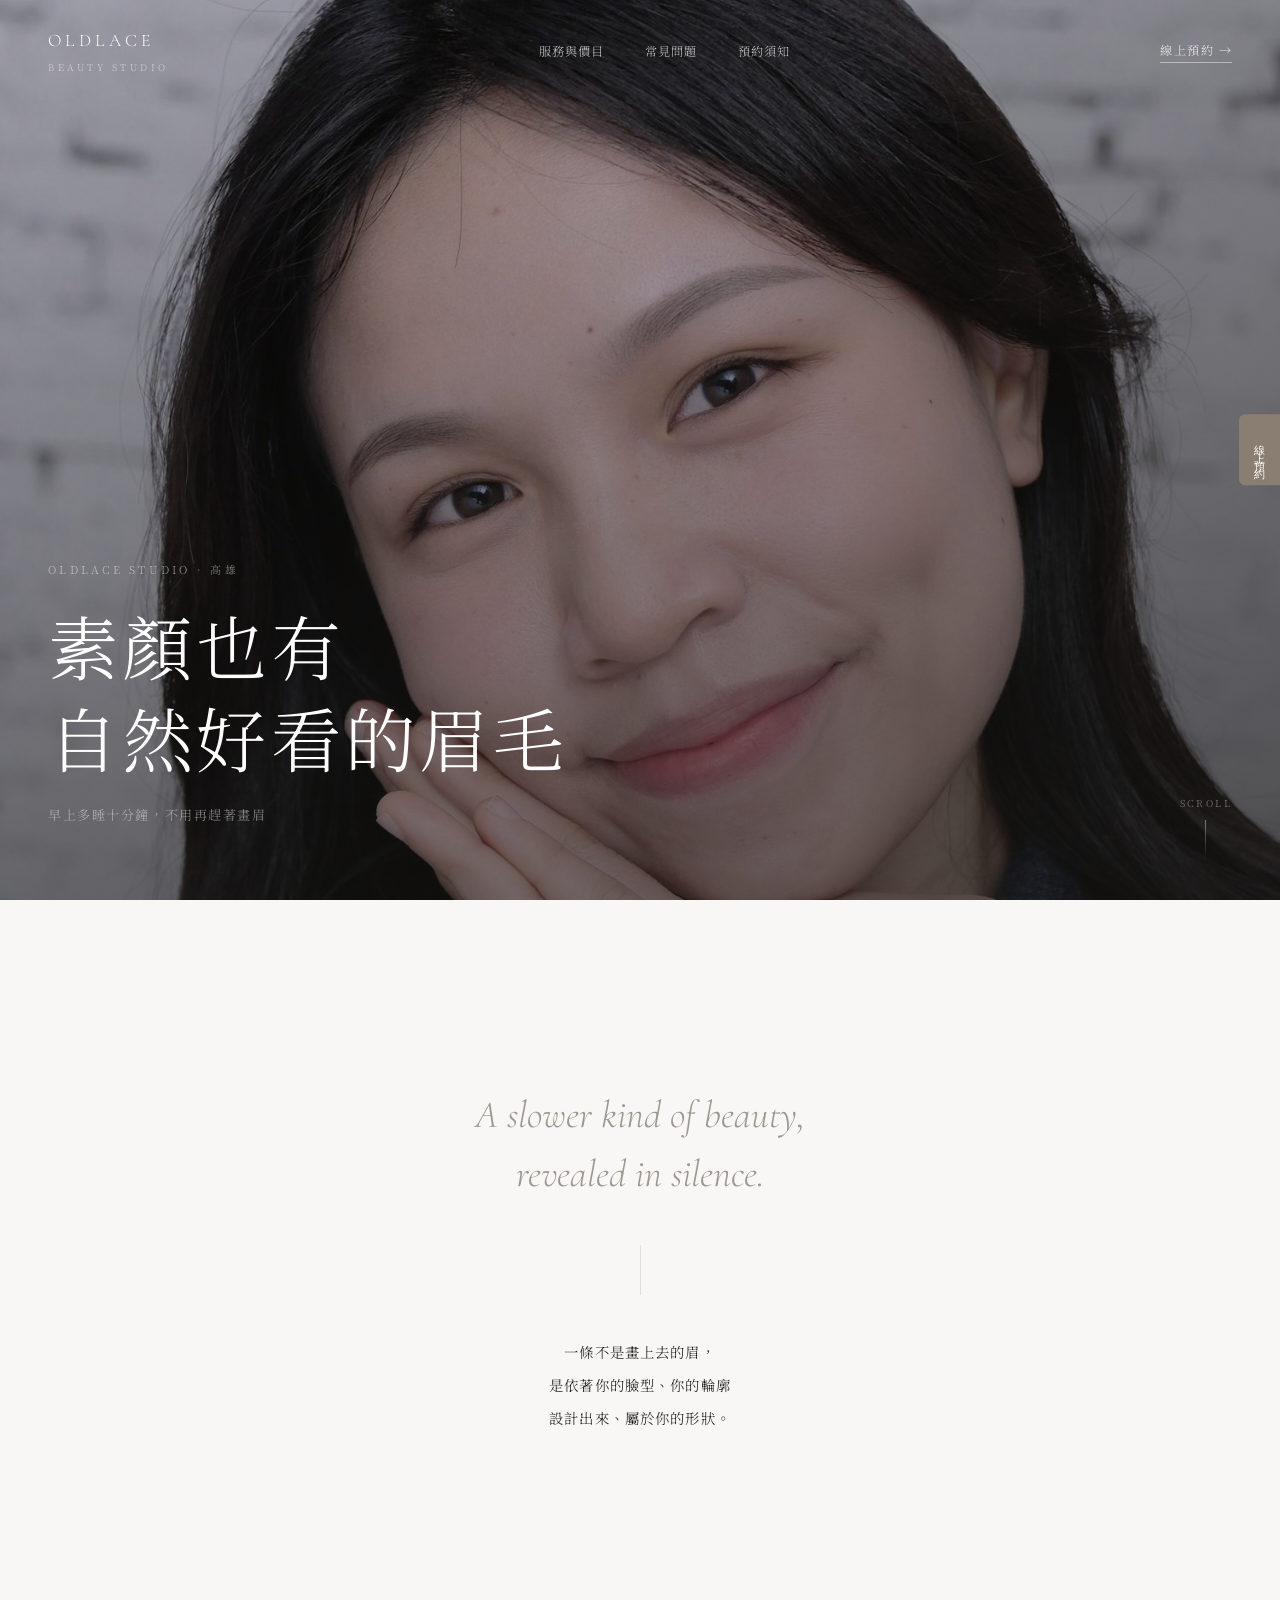
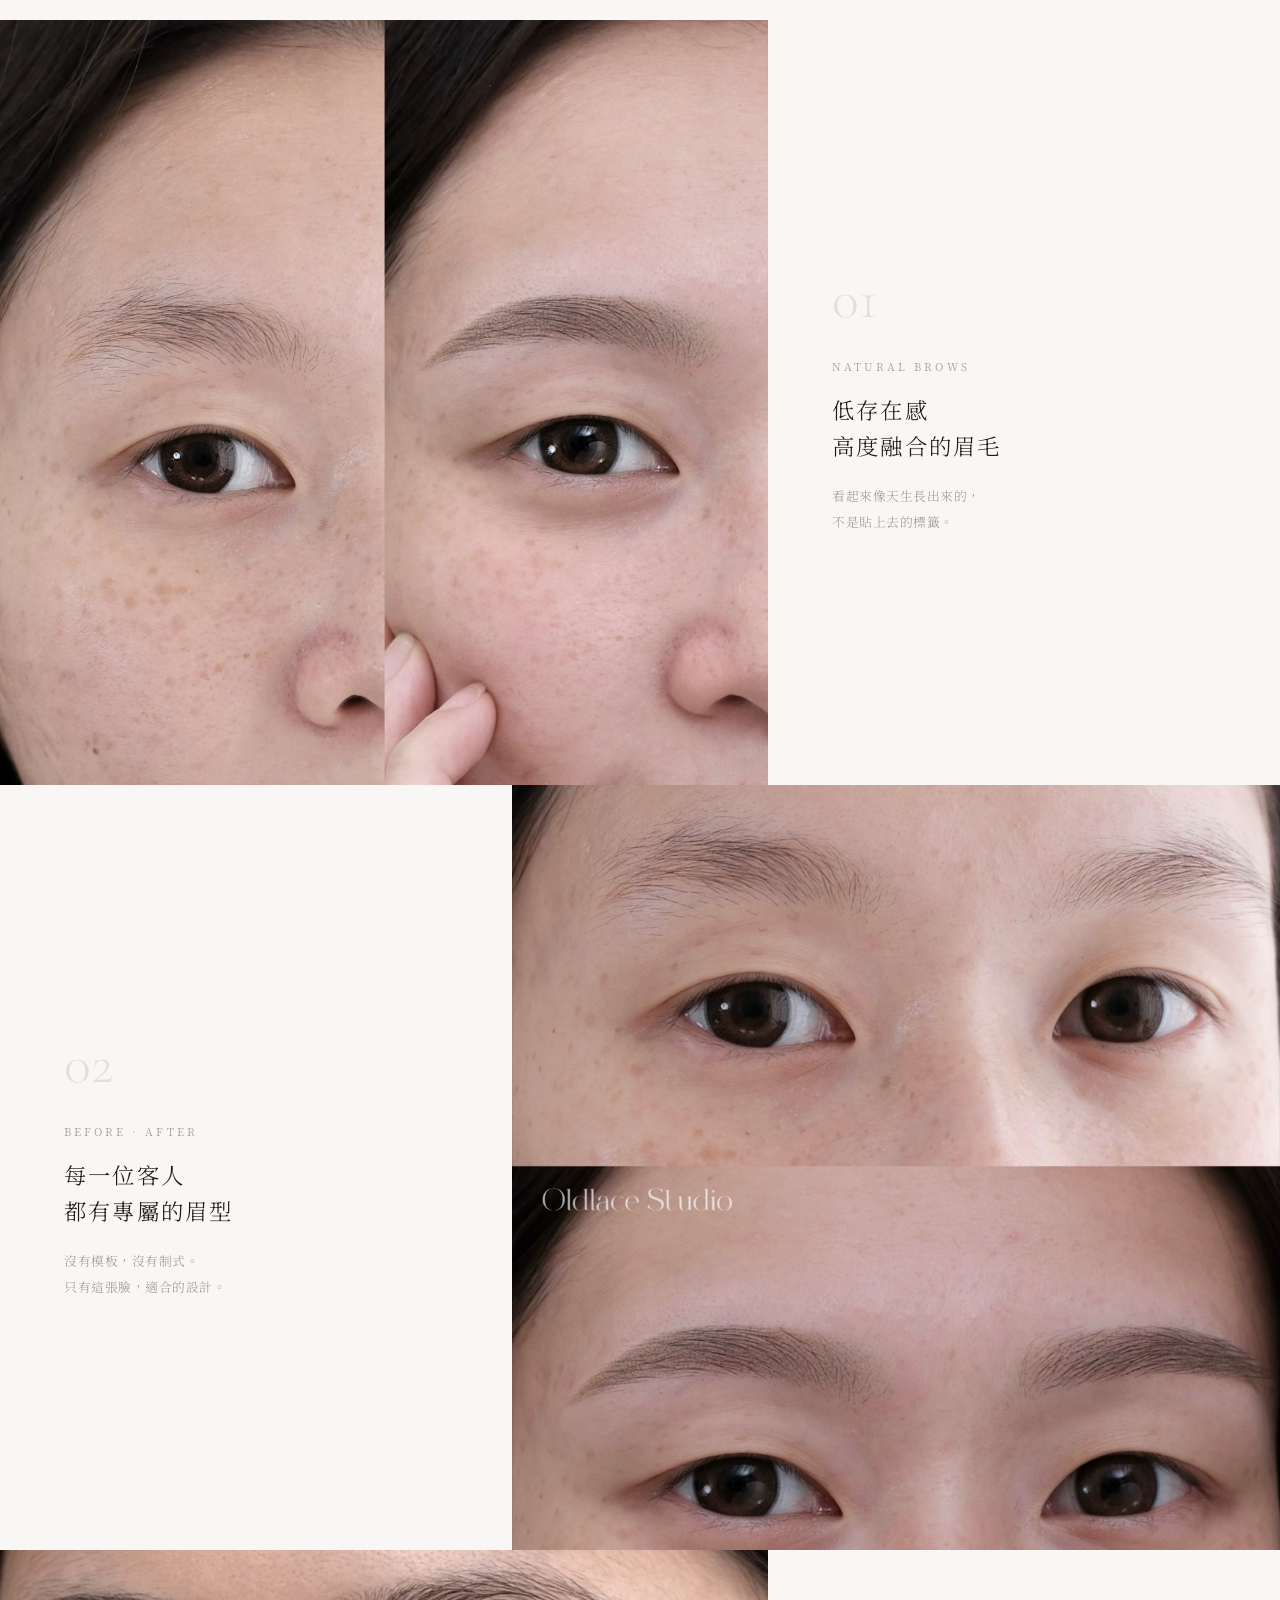
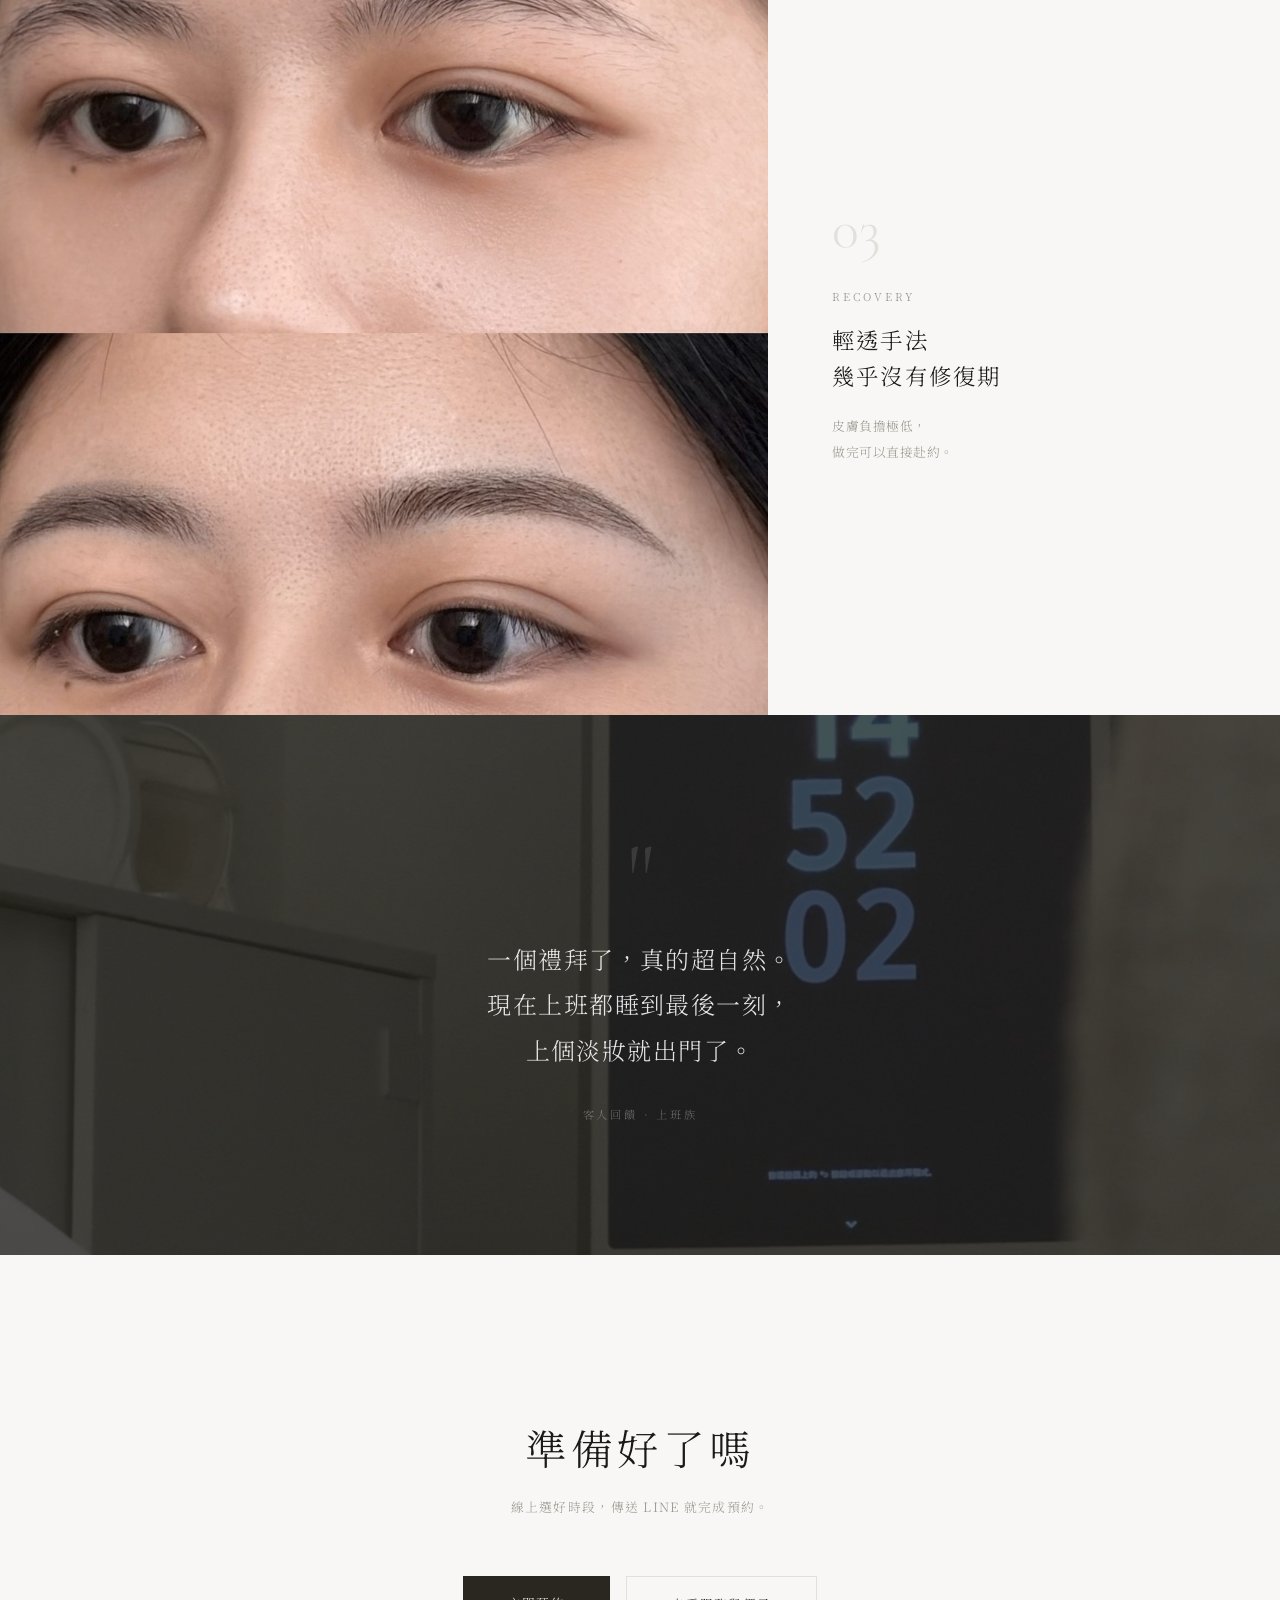
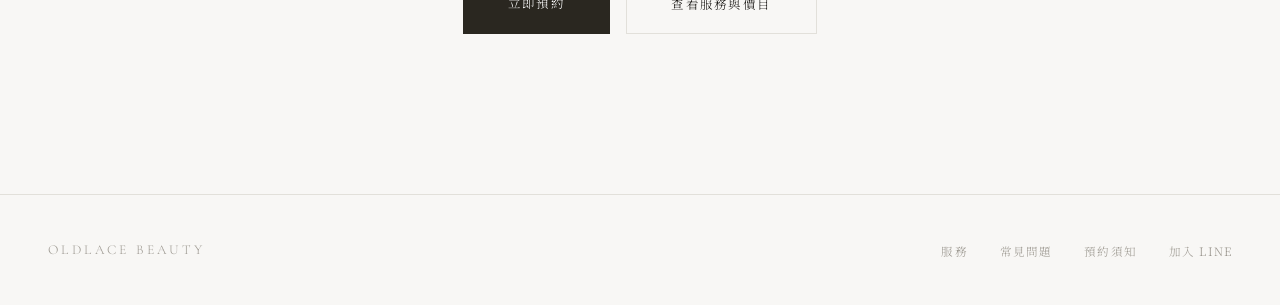
==== commit 80fdb7cf: "fix nav visibility & booking links across all pages 首頁補上「線上預約 →」nav 按鈕（手機也看得到） book.html nav/footer " ====
--- a/index.html
+++ b/index.html
@@ -22,20 +22,18 @@
 
   <style>
     /* ── Reset ── */
-    *, *::before, *::after {
-      box-sizing: border-box;
-      margin: 0;
-      padding: 0;
-    }
-
-    /* ── Tokens ── */
+    *, *::before, *::after { box-sizing: border-box; margin: 0; padding: 0; }
+
     :root {
-      --bg:      #F8F7F5;
-      --text:    #1C1A17;
-      --muted:   #9C9890;
-      --border:  #E4E2DC;
-      --dark:    #2A2720;
-      --white:   #FEFEFE;
+      --bg:       #F8F7F5;
+      --text:     #1C1A17;
+      --muted:    #9C9890;
+      --border:   #E2E0DA;
+      --dark:     #1A1916;
+      --dark-mid: #2A2720;
+      --light:    #F2F1EF;
+      --accent:   #8A7E72;
+      --white:    #FEFEFE;
     }
 
     html { scroll-behavior: smooth; }
@@ -47,6 +45,7 @@
       font-weight: 300;
       line-height: 1.9;
       -webkit-font-smoothing: antialiased;
+      overflow-x: hidden;
     }
 
 
@@ -56,26 +55,34 @@
     nav {
       position: fixed;
       top: 0; left: 0; right: 0;
-      z-index: 100;
+      z-index: 200;
       display: flex;
       justify-content: space-between;
       align-items: center;
-      padding: 1.4rem 3rem;
-      background: var(--bg);
+      padding: 1.5rem 3rem;
+      transition: background 0.4s, border-color 0.4s;
+    }
+
+    nav.scrolled {
+      background: rgba(248, 247, 245, 0.96);
       border-bottom: 1px solid var(--border);
+      backdrop-filter: blur(8px);
     }
 
     .nav-logo {
       text-decoration: none;
-      color: var(--text);
-    }
+      color: var(--white);
+      transition: color 0.4s;
+    }
+
+    nav.scrolled .nav-logo { color: var(--text); }
 
     .nav-logo-main {
       display: block;
       font-family: 'Cormorant Garamond', serif;
-      font-size: 1.05rem;
-      font-weight: 300;
-      letter-spacing: 0.22em;
+      font-size: 1.1rem;
+      font-weight: 300;
+      letter-spacing: 0.25em;
       text-transform: uppercase;
     }
 
@@ -83,38 +90,283 @@
       display: block;
       font-size: 0.58rem;
       letter-spacing: 0.38em;
-      color: var(--muted);
-      margin-top: 0.12rem;
+      opacity: 0.55;
+      margin-top: 0.1rem;
       text-transform: uppercase;
     }
 
     .nav-links {
       display: flex;
-      gap: 2.4rem;
+      gap: 2.5rem;
       list-style: none;
     }
 
     .nav-links a {
-      font-size: 0.78rem;
-      letter-spacing: 0.08em;
-      color: var(--text);
+      font-size: 0.76rem;
+      letter-spacing: 0.1em;
+      color: rgba(255,255,255,0.75);
       text-decoration: none;
       transition: color 0.2s;
     }
 
-    .nav-links a:hover { color: var(--muted); }
+    nav.scrolled .nav-links a { color: var(--muted); }
+    .nav-links a:hover { opacity: 1; color: var(--white); }
+    nav.scrolled .nav-links a:hover { color: var(--text); }
 
     .nav-book {
-      font-size: 0.78rem;
+      font-size: 0.76rem;
       letter-spacing: 0.12em;
+      color: rgba(255,255,255,0.85);
+      text-decoration: none;
+      border-bottom: 1px solid rgba(255,255,255,0.45);
+      padding-bottom: 1px;
+      transition: color 0.4s, border-color 0.4s, opacity 0.2s;
+    }
+
+    nav.scrolled .nav-book {
       color: var(--text);
-      text-decoration: none;
-      border-bottom: 1px solid var(--text);
-      padding-bottom: 1px;
-      transition: opacity 0.2s;
-    }
-
-    .nav-book:hover { opacity: 0.45; }
+      border-bottom-color: var(--text);
+    }
+
+    .nav-book:hover { opacity: 0.6; }
+
+
+    /* ══════════════════════════════════════
+       FLOATING BOOKING BUTTON + PANEL
+    ══════════════════════════════════════ */
+    .booking-trigger {
+      position: fixed;
+      right: 0;
+      top: 50%;
+      transform: translateY(-50%);
+      z-index: 300;
+      writing-mode: vertical-rl;
+      text-orientation: mixed;
+      background: var(--accent);
+      color: var(--white);
+      font-size: 0.7rem;
+      letter-spacing: 0.22em;
+      padding: 1.4rem 0.8rem;
+      cursor: pointer;
+      border: none;
+      border-radius: 6px 0 0 6px;
+      transition: background 0.2s;
+      user-select: none;
+    }
+
+    .booking-trigger:hover { background: var(--dark-mid); }
+
+    .booking-overlay {
+      position: fixed;
+      inset: 0;
+      background: rgba(26, 25, 22, 0.5);
+      z-index: 400;
+      opacity: 0;
+      pointer-events: none;
+      transition: opacity 0.35s;
+    }
+
+    .booking-overlay.open {
+      opacity: 1;
+      pointer-events: all;
+    }
+
+    .booking-panel {
+      position: fixed;
+      top: 0; right: 0; bottom: 0;
+      width: min(420px, 100vw);
+      background: var(--dark);
+      z-index: 500;
+      transform: translateX(100%);
+      transition: transform 0.45s cubic-bezier(0.77, 0, 0.175, 1);
+      display: flex;
+      flex-direction: column;
+      overflow-y: auto;
+    }
+
+    .booking-panel.open { transform: translateX(0); }
+
+    .panel-header {
+      padding: 2.5rem 2.5rem 1.5rem;
+      border-bottom: 1px solid rgba(255,255,255,0.08);
+      display: flex;
+      justify-content: space-between;
+      align-items: flex-start;
+    }
+
+    .panel-title {
+      font-family: 'Cormorant Garamond', serif;
+      font-size: 1.5rem;
+      font-weight: 300;
+      letter-spacing: 0.12em;
+      color: var(--white);
+    }
+
+    .panel-subtitle {
+      font-size: 0.72rem;
+      color: rgba(255,255,255,0.4);
+      letter-spacing: 0.1em;
+      margin-top: 0.4rem;
+    }
+
+    .panel-close {
+      background: none;
+      border: none;
+      color: rgba(255,255,255,0.45);
+      font-size: 1.4rem;
+      cursor: pointer;
+      line-height: 1;
+      padding: 0.2rem;
+      transition: color 0.2s;
+      font-weight: 300;
+    }
+
+    .panel-close:hover { color: var(--white); }
+
+    .panel-body {
+      padding: 2rem 2.5rem;
+      flex: 1;
+    }
+
+    .form-group { margin-bottom: 1.8rem; }
+
+    .form-label {
+      display: block;
+      font-size: 0.68rem;
+      letter-spacing: 0.2em;
+      color: rgba(255,255,255,0.45);
+      text-transform: uppercase;
+      margin-bottom: 0.7rem;
+    }
+
+    .form-input,
+    .form-select {
+      width: 100%;
+      background: rgba(255,255,255,0.05);
+      border: 1px solid rgba(255,255,255,0.12);
+      color: var(--white);
+      font-family: 'Noto Serif TC', serif;
+      font-size: 0.88rem;
+      font-weight: 300;
+      padding: 0.85rem 1rem;
+      border-radius: 0;
+      outline: none;
+      transition: border-color 0.2s;
+      appearance: none;
+      -webkit-appearance: none;
+    }
+
+    .form-input:focus,
+    .form-select:focus { border-color: rgba(255,255,255,0.35); }
+
+    .form-input::placeholder { color: rgba(255,255,255,0.25); }
+
+    .select-wrap { position: relative; }
+
+    .select-wrap::after {
+      content: '↓';
+      position: absolute;
+      right: 1rem;
+      top: 50%;
+      transform: translateY(-50%);
+      color: rgba(255,255,255,0.35);
+      font-size: 0.75rem;
+      pointer-events: none;
+    }
+
+    .form-select option { background: #2A2720; }
+
+    .radio-group {
+      display: grid;
+      grid-template-columns: 1fr 1fr;
+      gap: 0.6rem;
+    }
+
+    .radio-label {
+      display: flex;
+      align-items: center;
+      gap: 0.6rem;
+      font-size: 0.83rem;
+      color: rgba(255,255,255,0.65);
+      cursor: pointer;
+      padding: 0.75rem 1rem;
+      border: 1px solid rgba(255,255,255,0.1);
+      transition: border-color 0.2s, color 0.2s;
+    }
+
+    .radio-label:hover { border-color: rgba(255,255,255,0.3); }
+    .radio-label input[type="radio"] { display: none; }
+
+    .radio-label.selected {
+      border-color: rgba(255,255,255,0.5);
+      color: var(--white);
+    }
+
+    .radio-dot {
+      width: 8px;
+      height: 8px;
+      border-radius: 50%;
+      border: 1px solid rgba(255,255,255,0.35);
+      flex-shrink: 0;
+      transition: background 0.2s;
+    }
+
+    .radio-label.selected .radio-dot {
+      background: var(--white);
+      border-color: var(--white);
+    }
+
+    .panel-footer {
+      padding: 1.5rem 2.5rem 2.5rem;
+      border-top: 1px solid rgba(255,255,255,0.08);
+    }
+
+    .btn-submit {
+      width: 100%;
+      padding: 1rem;
+      background: var(--accent);
+      color: var(--white);
+      border: none;
+      font-family: 'Noto Serif TC', serif;
+      font-size: 0.82rem;
+      font-weight: 300;
+      letter-spacing: 0.18em;
+      cursor: pointer;
+      transition: background 0.2s;
+    }
+
+    .btn-submit:hover { background: #6e6258; }
+
+    .submit-note {
+      font-size: 0.68rem;
+      color: rgba(255,255,255,0.3);
+      text-align: center;
+      margin-top: 0.8rem;
+      letter-spacing: 0.06em;
+      line-height: 1.6;
+    }
+
+    .toast {
+      position: fixed;
+      bottom: 2rem;
+      left: 50%;
+      transform: translateX(-50%) translateY(3rem);
+      background: var(--dark-mid);
+      color: var(--white);
+      font-size: 0.8rem;
+      letter-spacing: 0.08em;
+      padding: 0.85rem 1.8rem;
+      border-radius: 2px;
+      z-index: 600;
+      opacity: 0;
+      transition: opacity 0.3s, transform 0.3s;
+      white-space: nowrap;
+    }
+
+    .toast.show {
+      opacity: 1;
+      transform: translateX(-50%) translateY(0);
+    }
 
 
     /* ══════════════════════════════════════
@@ -124,17 +376,18 @@
       height: 100vh;
       position: relative;
       display: flex;
-      align-items: flex-end;
+      flex-direction: column;
+      justify-content: flex-end;
       padding: 4.5rem 3rem;
     }
 
     .hero-bg {
       position: absolute;
       inset: 0;
-      background: #2E2C28;
+      background: var(--dark);
       background-image: url('assets/hero.jpg');
       background-size: cover;
-      background-position: center 30%;
+      background-position: center 25%;
     }
 
     .hero-bg::after {
@@ -142,265 +395,265 @@
       position: absolute;
       inset: 0;
       background: linear-gradient(
-        to top,
-        rgba(20, 18, 14, 0.60) 0%,
-        rgba(20, 18, 14, 0.10) 55%,
-        transparent 100%
+        160deg,
+        rgba(26,25,22,0.15) 0%,
+        rgba(26,25,22,0.65) 100%
       );
     }
 
     .hero-content {
       position: relative;
       z-index: 1;
-    }
-
-    .hero-label {
+      max-width: 520px;
+    }
+
+    .hero-tag {
+      font-size: 0.68rem;
+      letter-spacing: 0.3em;
+      color: rgba(255,255,255,0.5);
+      text-transform: uppercase;
+      margin-bottom: 1.2rem;
+    }
+
+    .hero-title {
+      font-family: 'Noto Serif TC', serif;
+      font-size: clamp(2.8rem, 5.5vw, 4.5rem);
+      font-weight: 300;
+      color: var(--white);
+      line-height: 1.3;
+      letter-spacing: 0.06em;
+    }
+
+    .hero-sub {
+      margin-top: 1.3rem;
+      font-size: 0.82rem;
+      color: rgba(255,255,255,0.5);
+      letter-spacing: 0.12em;
+    }
+
+    .scroll-hint {
+      position: absolute;
+      bottom: 2.5rem;
+      right: 3rem;
+      z-index: 1;
+      display: flex;
+      flex-direction: column;
+      align-items: center;
+      gap: 0.5rem;
+    }
+
+    .scroll-hint span {
+      font-size: 0.6rem;
+      letter-spacing: 0.25em;
+      color: rgba(255,255,255,0.4);
+      text-transform: uppercase;
+    }
+
+    .scroll-line {
+      width: 1px;
+      height: 40px;
+      background: linear-gradient(to bottom, rgba(255,255,255,0.4), transparent);
+      animation: scrollPulse 2s ease-in-out infinite;
+    }
+
+    @keyframes scrollPulse {
+      0%, 100% { opacity: 0.4; }
+      50% { opacity: 1; }
+    }
+
+
+    /* ══════════════════════════════════════
+       PHILOSOPHY
+    ══════════════════════════════════════ */
+    .philosophy {
+      min-height: 80vh;
+      display: flex;
+      align-items: center;
+      justify-content: center;
+      text-align: center;
+      padding: 8rem 3rem;
+    }
+
+    .philosophy-inner { max-width: 600px; }
+
+    .philosophy-en {
+      font-family: 'Cormorant Garamond', serif;
+      font-style: italic;
+      font-size: clamp(1.6rem, 3.5vw, 2.4rem);
+      font-weight: 300;
+      color: var(--muted);
+      line-height: 1.55;
+      margin-bottom: 2.5rem;
+    }
+
+    .philosophy-line {
+      width: 1px;
+      height: 50px;
+      background: var(--border);
+      margin: 0 auto 2.5rem;
+    }
+
+    .philosophy-zh {
+      font-size: 0.9rem;
+      line-height: 2.3;
+      letter-spacing: 0.08em;
+      color: var(--text);
+    }
+
+
+    /* ══════════════════════════════════════
+       WORKS — alternating
+    ══════════════════════════════════════ */
+    .works-item {
+      display: grid;
+      min-height: 85vh;
+    }
+
+    .works-item.left  { grid-template-columns: 60fr 40fr; }
+    .works-item.right { grid-template-columns: 40fr 60fr; }
+
+    .works-item.right .work-img  { order: 2; }
+    .works-item.right .work-text { order: 1; }
+
+    .work-img {
+      background: #C0BDB6;
+      background-size: cover;
+      background-position: center;
+      min-height: 60vh;
+    }
+
+    .work-text {
+      display: flex;
+      flex-direction: column;
+      justify-content: center;
+      padding: 5rem 4rem;
+      background: var(--bg);
+    }
+
+    .work-num {
+      font-family: 'Cormorant Garamond', serif;
+      font-size: 3.5rem;
+      font-weight: 300;
+      color: var(--border);
+      line-height: 1;
+      margin-bottom: 1.8rem;
+    }
+
+    .work-label {
+      font-size: 0.68rem;
+      letter-spacing: 0.28em;
+      color: var(--muted);
+      text-transform: uppercase;
+      margin-bottom: 1rem;
+    }
+
+    .work-title {
+      font-family: 'Noto Serif TC', serif;
+      font-size: 1.4rem;
+      font-weight: 300;
+      letter-spacing: 0.1em;
+      line-height: 1.6;
+      margin-bottom: 1.2rem;
+    }
+
+    .work-desc {
+      font-size: 0.8rem;
+      color: var(--muted);
+      line-height: 2;
+      letter-spacing: 0.04em;
+    }
+
+
+    /* ══════════════════════════════════════
+       QUOTE
+    ══════════════════════════════════════ */
+    .quote-section {
+      position: relative;
+      min-height: 60vh;
+      display: flex;
+      align-items: center;
+      justify-content: center;
+      text-align: center;
+      padding: 8rem 3rem;
+      overflow: hidden;
+    }
+
+    .quote-bg {
+      position: absolute;
+      inset: 0;
+      background: var(--dark);
+      background-image: url('assets/studio.jpg');
+      background-size: cover;
+      background-position: center;
+    }
+
+    .quote-bg::after {
+      content: '';
+      position: absolute;
+      inset: 0;
+      background: rgba(26,25,22,0.72);
+    }
+
+    .quote-content {
+      position: relative;
+      z-index: 1;
+      max-width: 640px;
+    }
+
+    .quote-mark-large {
+      font-family: 'Cormorant Garamond', serif;
+      font-size: 6rem;
+      line-height: 0.7;
+      color: rgba(255,255,255,0.12);
+      display: block;
+      margin-bottom: 1.5rem;
+    }
+
+    .quote-text {
+      font-family: 'Noto Serif TC', serif;
+      font-size: clamp(1.1rem, 2vw, 1.5rem);
+      font-weight: 300;
+      color: rgba(255,255,255,0.88);
+      line-height: 1.9;
+      letter-spacing: 0.06em;
+    }
+
+    .quote-source {
+      margin-top: 2rem;
       font-size: 0.7rem;
       letter-spacing: 0.25em;
-      color: rgba(255,255,255,0.55);
+      color: rgba(255,255,255,0.35);
       text-transform: uppercase;
-      margin-bottom: 1.1rem;
-    }
-
-    .hero-title {
+    }
+
+
+    /* ══════════════════════════════════════
+       CLOSING CTA
+    ══════════════════════════════════════ */
+    .closing {
+      padding: 10rem 3rem;
+      text-align: center;
+      max-width: 500px;
+      margin: 0 auto;
+    }
+
+    .closing-title {
       font-family: 'Noto Serif TC', serif;
-      font-size: clamp(2.6rem, 5.5vw, 4.2rem);
-      font-weight: 300;
-      line-height: 1.3;
-      color: var(--white);
-      letter-spacing: 0.06em;
-    }
-
-    .hero-desc {
-      margin-top: 1.4rem;
-      font-size: 0.84rem;
-      color: rgba(255,255,255,0.58);
+      font-size: clamp(1.8rem, 3.5vw, 2.6rem);
+      font-weight: 300;
       letter-spacing: 0.1em;
-    }
-
-    .hero-link {
-      display: inline-block;
-      margin-top: 2.8rem;
-      font-size: 0.78rem;
-      letter-spacing: 0.18em;
-      color: var(--white);
-      text-decoration: none;
-      border-bottom: 1px solid rgba(255,255,255,0.45);
-      padding-bottom: 2px;
-      transition: border-color 0.25s;
-    }
-
-    .hero-link:hover { border-color: var(--white); }
-
-
-    /* ══════════════════════════════════════
-       STATEMENT
-    ══════════════════════════════════════ */
-    .statement {
-      padding: 9rem 3rem;
-      text-align: center;
-      max-width: 660px;
-      margin: 0 auto;
-    }
-
-    .statement-en {
-      font-family: 'Cormorant Garamond', serif;
-      font-style: italic;
-      font-size: clamp(1.5rem, 3vw, 2.1rem);
-      font-weight: 300;
-      color: var(--muted);
-      line-height: 1.65;
-      margin-bottom: 2.2rem;
-    }
-
-    .statement-divider {
-      width: 32px;
-      height: 1px;
-      background: var(--border);
-      margin: 0 auto 2.2rem;
-    }
-
-    .statement-zh {
-      font-size: 0.88rem;
-      line-height: 2.2;
-      color: var(--text);
-      letter-spacing: 0.08em;
-    }
-
-
-    /* ══════════════════════════════════════
-       WORKS
-    ══════════════════════════════════════ */
-    .works {
-      padding: 0 3rem 8rem;
-      max-width: 1080px;
-      margin: 0 auto;
-    }
-
-    .works-header {
-      display: flex;
-      justify-content: space-between;
-      align-items: baseline;
-      padding-bottom: 2rem;
-      border-bottom: 1px solid var(--border);
-      margin-bottom: 2rem;
-    }
-
-    .works-title {
-      font-family: 'Noto Serif TC', serif;
-      font-size: 1.35rem;
-      font-weight: 300;
-      letter-spacing: 0.1em;
-    }
-
-    .works-caption {
-      font-size: 0.75rem;
-      color: var(--muted);
-      letter-spacing: 0.08em;
-    }
-
-    .works-grid {
-      display: grid;
-      grid-template-columns: repeat(3, 1fr);
-      gap: 1rem;
-    }
-
-    .work-item {
-      overflow: hidden;
-      background: #C8C4BE;
-    }
-
-    .work-item.portrait { aspect-ratio: 3 / 4; }
-    .work-item.square   { aspect-ratio: 1 / 1; }
-
-    .work-item img {
-      width: 100%;
-      height: 100%;
-      object-fit: cover;
-      display: block;
-      transition: transform 0.7s ease;
-    }
-
-    .work-item:hover img { transform: scale(1.04); }
-
-
-    /* ══════════════════════════════════════
-       WHY OLDLACE
-    ══════════════════════════════════════ */
-    .pillars {
-      padding: 7rem 3rem;
-      border-top: 1px solid var(--border);
-      border-bottom: 1px solid var(--border);
-      max-width: 900px;
-      margin: 0 auto;
-    }
-
-    .section-label {
-      font-family: 'Cormorant Garamond', serif;
-      font-size: 0.68rem;
-      letter-spacing: 0.32em;
-      color: var(--muted);
-      text-transform: uppercase;
-      margin-bottom: 3.5rem;
-    }
-
-    .pillars-grid {
-      display: grid;
-      grid-template-columns: repeat(3, 1fr);
-      gap: 4rem;
-    }
-
-    .pillar-num {
-      font-family: 'Cormorant Garamond', serif;
-      font-size: 2.5rem;
-      font-weight: 300;
-      color: var(--border);
-      line-height: 1;
-      margin-bottom: 1.6rem;
-    }
-
-    .pillar-name {
-      font-size: 0.92rem;
-      font-weight: 400;
-      letter-spacing: 0.12em;
-      margin-bottom: 0.8rem;
-    }
-
-    .pillar-body {
+      line-height: 1.55;
+      margin-bottom: 1rem;
+    }
+
+    .closing-sub {
       font-size: 0.8rem;
       color: var(--muted);
-      line-height: 1.95;
-    }
-
-
-    /* ══════════════════════════════════════
-       VOICES
-    ══════════════════════════════════════ */
-    .voices {
-      padding: 9rem 3rem;
-      max-width: 640px;
-      margin: 0 auto;
-      text-align: center;
-    }
-
-    .quote-mark {
-      font-family: 'Cormorant Garamond', serif;
-      font-size: 5rem;
-      line-height: 0.6;
-      color: var(--border);
-      display: block;
-      margin-bottom: 1.8rem;
-    }
-
-    .quote-text {
-      font-size: 0.93rem;
-      line-height: 2.1;
-      letter-spacing: 0.04em;
-      margin-bottom: 1.5rem;
-    }
-
-    .quote-source {
-      font-size: 0.7rem;
-      letter-spacing: 0.22em;
-      color: var(--muted);
-      text-transform: uppercase;
-    }
-
-    .voice-sep {
-      width: 1px;
-      height: 3.5rem;
-      background: var(--border);
-      margin: 3.5rem auto;
-    }
-
-
-    /* ══════════════════════════════════════
-       CTA
-    ══════════════════════════════════════ */
-    .cta {
-      padding: 9rem 3rem;
-      text-align: center;
-      max-width: 560px;
-      margin: 0 auto;
-    }
-
-    .cta-title {
-      font-family: 'Noto Serif TC', serif;
-      font-size: clamp(1.6rem, 3.5vw, 2.3rem);
-      font-weight: 300;
       letter-spacing: 0.1em;
-      line-height: 1.65;
-      margin-bottom: 1rem;
-    }
-
-    .cta-desc {
-      font-size: 0.8rem;
-      color: var(--muted);
-      letter-spacing: 0.08em;
-      margin-bottom: 3rem;
-    }
-
-    .cta-buttons {
+      margin-bottom: 3.5rem;
+    }
+
+    .cta-pair {
       display: flex;
       gap: 1rem;
       justify-content: center;
@@ -409,29 +662,29 @@
 
     .btn-dark {
       display: inline-block;
-      padding: 0.95rem 2.6rem;
-      background: var(--dark);
+      padding: 1rem 2.8rem;
+      background: var(--dark-mid);
       color: var(--white);
       text-decoration: none;
       font-size: 0.78rem;
-      letter-spacing: 0.16em;
-      transition: opacity 0.2s;
-    }
-
-    .btn-dark:hover { opacity: 0.72; }
-
-    .btn-outline {
+      letter-spacing: 0.18em;
+      transition: background 0.2s;
+    }
+
+    .btn-dark:hover { background: var(--dark); }
+
+    .btn-ghost {
       display: inline-block;
-      padding: 0.95rem 2.6rem;
+      padding: 1rem 2.8rem;
       border: 1px solid var(--border);
       color: var(--text);
       text-decoration: none;
       font-size: 0.78rem;
-      letter-spacing: 0.16em;
+      letter-spacing: 0.18em;
       transition: border-color 0.2s;
     }
 
-    .btn-outline:hover { border-color: var(--text); }
+    .btn-ghost:hover { border-color: var(--text); }
 
 
     /* ══════════════════════════════════════
@@ -448,7 +701,7 @@
     .footer-brand {
       font-family: 'Cormorant Garamond', serif;
       font-size: 0.85rem;
-      letter-spacing: 0.22em;
+      letter-spacing: 0.25em;
       text-transform: uppercase;
       color: var(--muted);
     }
@@ -471,49 +724,38 @@
 
 
     /* ══════════════════════════════════════
-       FADE-IN ANIMATION
+       FADE ANIMATION
     ══════════════════════════════════════ */
     .fade {
       opacity: 0;
-      transform: translateY(18px);
-      transition: opacity 0.9s ease, transform 0.9s ease;
-    }
-
-    .fade.visible {
-      opacity: 1;
-      transform: translateY(0);
-    }
-
-    .works-grid .work-item:nth-child(1) { transition-delay: 0s; }
-    .works-grid .work-item:nth-child(2) { transition-delay: 0.08s; }
-    .works-grid .work-item:nth-child(3) { transition-delay: 0.16s; }
-    .works-grid .work-item:nth-child(4) { transition-delay: 0.24s; }
-    .works-grid .work-item:nth-child(5) { transition-delay: 0.32s; }
-    .works-grid .work-item:nth-child(6) { transition-delay: 0.40s; }
+      transform: translateY(22px);
+      transition: opacity 1s ease, transform 1s ease;
+    }
+
+    .fade.visible { opacity: 1; transform: translateY(0); }
+    .fade-slow { transition-duration: 1.4s; }
 
 
     /* ══════════════════════════════════════
        RESPONSIVE
     ══════════════════════════════════════ */
-    @media (max-width: 768px) {
+    @media (max-width: 900px) {
       nav { padding: 1.2rem 1.5rem; }
       .nav-links { display: none; }
 
       .hero { padding: 3rem 1.5rem; }
 
-      .statement,
-      .pillars,
-      .voices,
-      .cta { padding-left: 1.5rem; padding-right: 1.5rem; }
-
-      .works { padding-left: 1.5rem; padding-right: 1.5rem; }
-
-      .works-grid { grid-template-columns: repeat(2, 1fr); }
-
-      .pillars-grid {
-        grid-template-columns: 1fr;
-        gap: 3rem;
-      }
+      .works-item.left,
+      .works-item.right { grid-template-columns: 1fr; }
+
+      .works-item.right .work-img  { order: 1; }
+      .works-item.right .work-text { order: 2; }
+
+      .work-text { padding: 3.5rem 1.5rem; }
+
+      .philosophy,
+      .quote-section,
+      .closing { padding-left: 1.5rem; padding-right: 1.5rem; }
 
       footer {
         flex-direction: column;
@@ -521,13 +763,15 @@
         text-align: center;
         padding: 2rem 1.5rem;
       }
+
+      .booking-panel { width: 100vw; }
     }
   </style>
 </head>
 <body>
 
   <!-- ══ NAV ══ -->
-  <nav>
+  <nav id="main-nav">
     <a href="index.html" class="nav-logo">
       <span class="nav-logo-main">Oldlace</span>
       <span class="nav-logo-sub">Beauty Studio</span>
@@ -541,128 +785,185 @@
   </nav>
 
 
+  <!-- ══ FLOATING BOOKING TRIGGER ══ -->
+  <button class="booking-trigger" id="bookingTrigger" aria-label="線上預約">
+    線 上 預 約
+  </button>
+
+  <!-- Overlay -->
+  <div class="booking-overlay" id="bookingOverlay"></div>
+
+  <!-- Booking Panel -->
+  <aside class="booking-panel" id="bookingPanel" role="dialog" aria-label="預約表單">
+    <div class="panel-header">
+      <div>
+        <div class="panel-title">線上預約</div>
+        <div class="panel-subtitle">填妥後系統將整理資訊傳至 LINE</div>
+      </div>
+      <button class="panel-close" id="panelClose" aria-label="關閉">✕</button>
+    </div>
+
+    <div class="panel-body">
+      <form id="bookingForm" novalidate>
+
+        <div class="form-group">
+          <label class="form-label" for="bookDate">預約日期</label>
+          <input type="date" id="bookDate" name="date" class="form-input" required>
+        </div>
+
+        <div class="form-group">
+          <label class="form-label" for="bookTime">預約時段</label>
+          <div class="select-wrap">
+            <select id="bookTime" name="time" class="form-select" required>
+              <option value="" disabled selected>請選擇時段</option>
+              <option value="10:00">10:00</option>
+              <option value="11:00">11:00</option>
+              <option value="13:00">13:00</option>
+              <option value="14:00">14:00</option>
+              <option value="15:00">15:00</option>
+              <option value="16:00">16:00</option>
+            </select>
+          </div>
+        </div>
+
+        <div class="form-group">
+          <label class="form-label" for="bookCount">人數</label>
+          <div class="select-wrap">
+            <select id="bookCount" name="count" class="form-select" required>
+              <option value="1" selected>1 位</option>
+              <option value="2">2 位</option>
+            </select>
+          </div>
+        </div>
+
+        <div class="form-group">
+          <label class="form-label">是否曾做過眉毛？</label>
+          <div class="radio-group" id="prevGroup">
+            <label class="radio-label" data-value="no">
+              <input type="radio" name="prev" value="no">
+              <span class="radio-dot"></span>
+              尚未做過
+            </label>
+            <label class="radio-label" data-value="yes">
+              <input type="radio" name="prev" value="yes">
+              <span class="radio-dot"></span>
+              曾經做過
+            </label>
+          </div>
+        </div>
+
+      </form>
+    </div>
+
+    <div class="panel-footer">
+      <button class="btn-submit" id="submitBtn">確認預約 → 傳至 LINE</button>
+      <p class="submit-note">
+        系統將複製預約資訊，<br>請在 LINE 對話框貼上並傳送。
+      </p>
+    </div>
+  </aside>
+
+  <!-- Toast -->
+  <div class="toast" id="toast">訊息已複製，請在 LINE 貼上發送 ✓</div>
+
+
   <!-- ══ HERO ══ -->
   <section class="hero">
     <div class="hero-bg"></div>
     <div class="hero-content">
-      <p class="hero-label">Oldlace Studio · 高雄</p>
+      <p class="hero-tag">Oldlace Studio · 高雄</p>
       <h1 class="hero-title">
         素顏也有<br>自然好看的眉毛
       </h1>
-      <p class="hero-desc">早上多睡十分鐘，不用再趕著畫眉</p>
-      <a href="book.html" class="hero-link">預約諮詢</a>
+      <p class="hero-sub">早上多睡十分鐘，不用再趕著畫眉</p>
+    </div>
+    <div class="scroll-hint">
+      <span>Scroll</span>
+      <div class="scroll-line"></div>
     </div>
   </section>
 
 
-  <!-- ══ STATEMENT ══ -->
-  <div class="statement fade">
-    <p class="statement-en">
-      A slower kind of beauty,<br>
-      revealed in silence.
-    </p>
-    <div class="statement-divider"></div>
-    <p class="statement-zh">
-      一條不是畫上去的眉，<br>
-      是依著你的臉型、你的輪廓<br>
-      設計出來的形狀。<br>
-      自然到旁邊的人看不出來是霧的。
-    </p>
-  </div>
-
-
-  <!-- ══ WORKS ══ -->
-  <div class="works fade">
-    <div class="works-header">
-      <h2 class="works-title">做完的樣子</h2>
-      <span class="works-caption">自然到旁邊的人看不出來是霧的</span>
-    </div>
-    <div class="works-grid">
-      <div class="work-item portrait fade">
-        <img src="assets/result1.jpg" alt="輕透感霧眉作品">
-      </div>
-      <div class="work-item portrait fade">
-        <img src="assets/result2.jpg" alt="輕透感霧眉作品">
-      </div>
-      <div class="work-item portrait fade">
-        <img src="assets/result3.jpg" alt="輕透感霧眉作品">
-      </div>
-      <div class="work-item square fade">
-        <img src="assets/portrait.jpg" alt="霧眉近景">
-      </div>
-      <div class="work-item square fade">
-        <img src="assets/portrait2.jpg" alt="霧眉近景">
-      </div>
-      <div class="work-item square fade">
-        <img src="assets/work4.jpg" alt="霧眉作品">
-      </div>
+  <!-- ══ PHILOSOPHY ══ -->
+  <div class="philosophy fade fade-slow">
+    <div class="philosophy-inner">
+      <p class="philosophy-en">
+        A slower kind of beauty,<br>
+        revealed in silence.
+      </p>
+      <div class="philosophy-line"></div>
+      <p class="philosophy-zh">
+        一條不是畫上去的眉，<br>
+        是依著你的臉型、你的輪廓<br>
+        設計出來、屬於你的形狀。
+      </p>
     </div>
   </div>
 
 
-  <!-- ══ WHY OLDLACE ══ -->
-  <div class="pillars fade">
-    <p class="section-label">Why Oldlace</p>
-    <div class="pillars-grid">
-      <div class="pillar">
-        <div class="pillar-num">01</div>
-        <h3 class="pillar-name">自然不做作</h3>
-        <p class="pillar-body">
-          以原生眉的邏輯設計眉型，
-          看起來像天生的，不像畫上去。
-        </p>
-      </div>
-      <div class="pillar">
-        <div class="pillar-num">02</div>
-        <h3 class="pillar-name">輕透好修復</h3>
-        <p class="pillar-body">
-          降低皮膚負擔，幾乎沒有明顯結痂期，
-          做完可以直接赴約。
-        </p>
-      </div>
-      <div class="pillar">
-        <div class="pillar-num">03</div>
-        <h3 class="pillar-name">一對一專屬</h3>
-        <p class="pillar-body">
-          單人作業、不趕場，
-          是專屬於你的安靜時間。
-        </p>
-      </div>
+  <!-- ══ WORKS ══ -->
+  <div class="works-item left fade">
+    <div class="work-img" style="background-image: url('assets/result1.jpg');"></div>
+    <div class="work-text">
+      <div class="work-num">01</div>
+      <p class="work-label">Natural Brows</p>
+      <h2 class="work-title">低存在感<br>高度融合的眉毛</h2>
+      <p class="work-desc">
+        看起來像天生長出來的，<br>
+        不是貼上去的標籤。
+      </p>
     </div>
   </div>
 
-
-  <!-- ══ VOICES ══ -->
-  <div class="voices fade">
-    <p class="section-label">Voices</p>
-
-    <span class="quote-mark">"</span>
-    <p class="quote-text">
-      一個禮拜了，真的超自然。現在上班都睡到最後一刻，
-      上個淡妝就出門了，完全不用半小時，快速到不行。
-    </p>
-    <p class="quote-source">上班族客人</p>
-
-    <div class="voice-sep"></div>
-
-    <span class="quote-mark">"</span>
-    <p class="quote-text">
-      男朋友問我剛剛是去做美甲還是幹嘛，
-      完全看不出去霧眉，他確認後大讚很自然的超好看。
-    </p>
-    <p class="quote-source">客人回饋</p>
+  <div class="works-item right fade">
+    <div class="work-img" style="background-image: url('assets/before-after.jpg');"></div>
+    <div class="work-text">
+      <div class="work-num">02</div>
+      <p class="work-label">Before · After</p>
+      <h2 class="work-title">每一位客人<br>都有專屬的眉型</h2>
+      <p class="work-desc">
+        沒有模板，沒有制式。<br>
+        只有這張臉，適合的設計。
+      </p>
+    </div>
   </div>
 
-
-  <!-- ══ CTA ══ -->
-  <div class="cta fade">
-    <h2 class="cta-title">
-      準備好擁有<br>自然的眉毛了嗎
-    </h2>
-    <p class="cta-desc">線上選好時段，傳送 LINE 就完成預約。</p>
-    <div class="cta-buttons">
-      <a href="book.html"     class="btn-dark">線上預約</a>
-      <a href="services.html" class="btn-outline">查看服務與價目</a>
+  <div class="works-item left fade">
+    <div class="work-img" style="background-image: url('assets/result2.jpg');"></div>
+    <div class="work-text">
+      <div class="work-num">03</div>
+      <p class="work-label">Recovery</p>
+      <h2 class="work-title">輕透手法<br>幾乎沒有修復期</h2>
+      <p class="work-desc">
+        皮膚負擔極低，<br>
+        做完可以直接赴約。
+      </p>
+    </div>
+  </div>
+
+
+  <!-- ══ QUOTE ══ -->
+  <div class="quote-section fade">
+    <div class="quote-bg"></div>
+    <div class="quote-content">
+      <span class="quote-mark-large">"</span>
+      <p class="quote-text">
+        一個禮拜了，真的超自然。<br>
+        現在上班都睡到最後一刻，<br>
+        上個淡妝就出門了。
+      </p>
+      <p class="quote-source">客人回饋 · 上班族</p>
+    </div>
+  </div>
+
+
+  <!-- ══ CLOSING CTA ══ -->
+  <div class="closing fade">
+    <h2 class="closing-title">準備好了嗎</h2>
+    <p class="closing-sub">線上選好時段，傳送 LINE 就完成預約。</p>
+    <div class="cta-pair">
+      <a href="#" class="btn-dark" id="ctaBookBtn">立即預約</a>
+      <a href="services.html" class="btn-ghost">查看服務與價目</a>
     </div>
   </div>
 
@@ -680,18 +981,103 @@
 
 
   <script>
-    const observer = new IntersectionObserver((entries) => {
-      entries.forEach(entry => {
-        if (entry.isIntersecting) {
-          entry.target.classList.add('visible');
-          entry.target.querySelectorAll('.work-item.fade').forEach(el => {
-            el.classList.add('visible');
-          });
-        }
+    /* ── Nav scroll effect ── */
+    const mainNav = document.getElementById('main-nav');
+    window.addEventListener('scroll', () => {
+      mainNav.classList.toggle('scrolled', window.scrollY > 60);
+    });
+
+    /* ── Fade-in observer ── */
+    const fadeObserver = new IntersectionObserver((entries) => {
+      entries.forEach(e => {
+        if (e.isIntersecting) e.target.classList.add('visible');
       });
     }, { threshold: 0.08 });
 
-    document.querySelectorAll('.fade').forEach(el => observer.observe(el));
+    document.querySelectorAll('.fade').forEach(el => fadeObserver.observe(el));
+
+    /* ── Booking panel ── */
+    const trigger  = document.getElementById('bookingTrigger');
+    const overlay  = document.getElementById('bookingOverlay');
+    const panel    = document.getElementById('bookingPanel');
+    const closeBtn = document.getElementById('panelClose');
+    const ctaBtn   = document.getElementById('ctaBookBtn');
+
+    function openPanel(e) {
+      if (e) e.preventDefault();
+      panel.classList.add('open');
+      overlay.classList.add('open');
+      document.body.style.overflow = 'hidden';
+    }
+
+    function closePanel() {
+      panel.classList.remove('open');
+      overlay.classList.remove('open');
+      document.body.style.overflow = '';
+    }
+
+    trigger.addEventListener('click', openPanel);
+    ctaBtn.addEventListener('click', openPanel);
+    overlay.addEventListener('click', closePanel);
+    closeBtn.addEventListener('click', closePanel);
+    document.addEventListener('keydown', e => { if (e.key === 'Escape') closePanel(); });
+
+    /* ── Radio custom style ── */
+    document.querySelectorAll('.radio-label').forEach(label => {
+      label.addEventListener('click', () => {
+        document.querySelectorAll('.radio-label').forEach(l => l.classList.remove('selected'));
+        label.classList.add('selected');
+        label.querySelector('input').checked = true;
+      });
+    });
+
+    /* ── Form submit → copy to clipboard → open LINE ── */
+    document.getElementById('submitBtn').addEventListener('click', () => {
+      const date  = document.getElementById('bookDate').value;
+      const time  = document.getElementById('bookTime').value;
+      const count = document.getElementById('bookCount').value;
+      const prev  = document.querySelector('input[name="prev"]:checked');
+
+      if (!date || !time || !prev) {
+        showToast('請填寫所有欄位 ✕', true);
+        return;
+      }
+
+      const prevText = prev.value === 'yes' ? '曾經做過' : '尚未做過';
+      const dateObj  = new Date(date);
+      const dateStr  = `${dateObj.getFullYear()}/${dateObj.getMonth()+1}/${dateObj.getDate()}`;
+
+      const msg =
+        `【Oldlace 預約申請】\n` +
+        `日期：${dateStr}\n` +
+        `時段：${time}\n` +
+        `人數：${count} 位\n` +
+        `眉毛經驗：${prevText}\n` +
+        `\n請確認是否有空檔，謝謝 🙏`;
+
+      navigator.clipboard.writeText(msg)
+        .then(() => {
+          showToast('訊息已複製，請在 LINE 貼上發送 ✓');
+          setTimeout(() => {
+            window.open('https://line.me/R/ti/p/@oldlace', '_blank');
+          }, 600);
+        })
+        .catch(() => {
+          window.prompt('請複製以下訊息並貼至 LINE：', msg);
+        });
+    });
+
+    function showToast(msg, isError = false) {
+      const toast = document.getElementById('toast');
+      toast.textContent = msg;
+      toast.style.background = isError ? '#6B3A3A' : '';
+      toast.classList.add('show');
+      setTimeout(() => toast.classList.remove('show'), 3200);
+    }
+
+    /* ── Set min date to today ── */
+    const dateInput = document.getElementById('bookDate');
+    dateInput.setAttribute('min', new Date().toISOString().split('T')[0]);
   </script>
 
 </body>
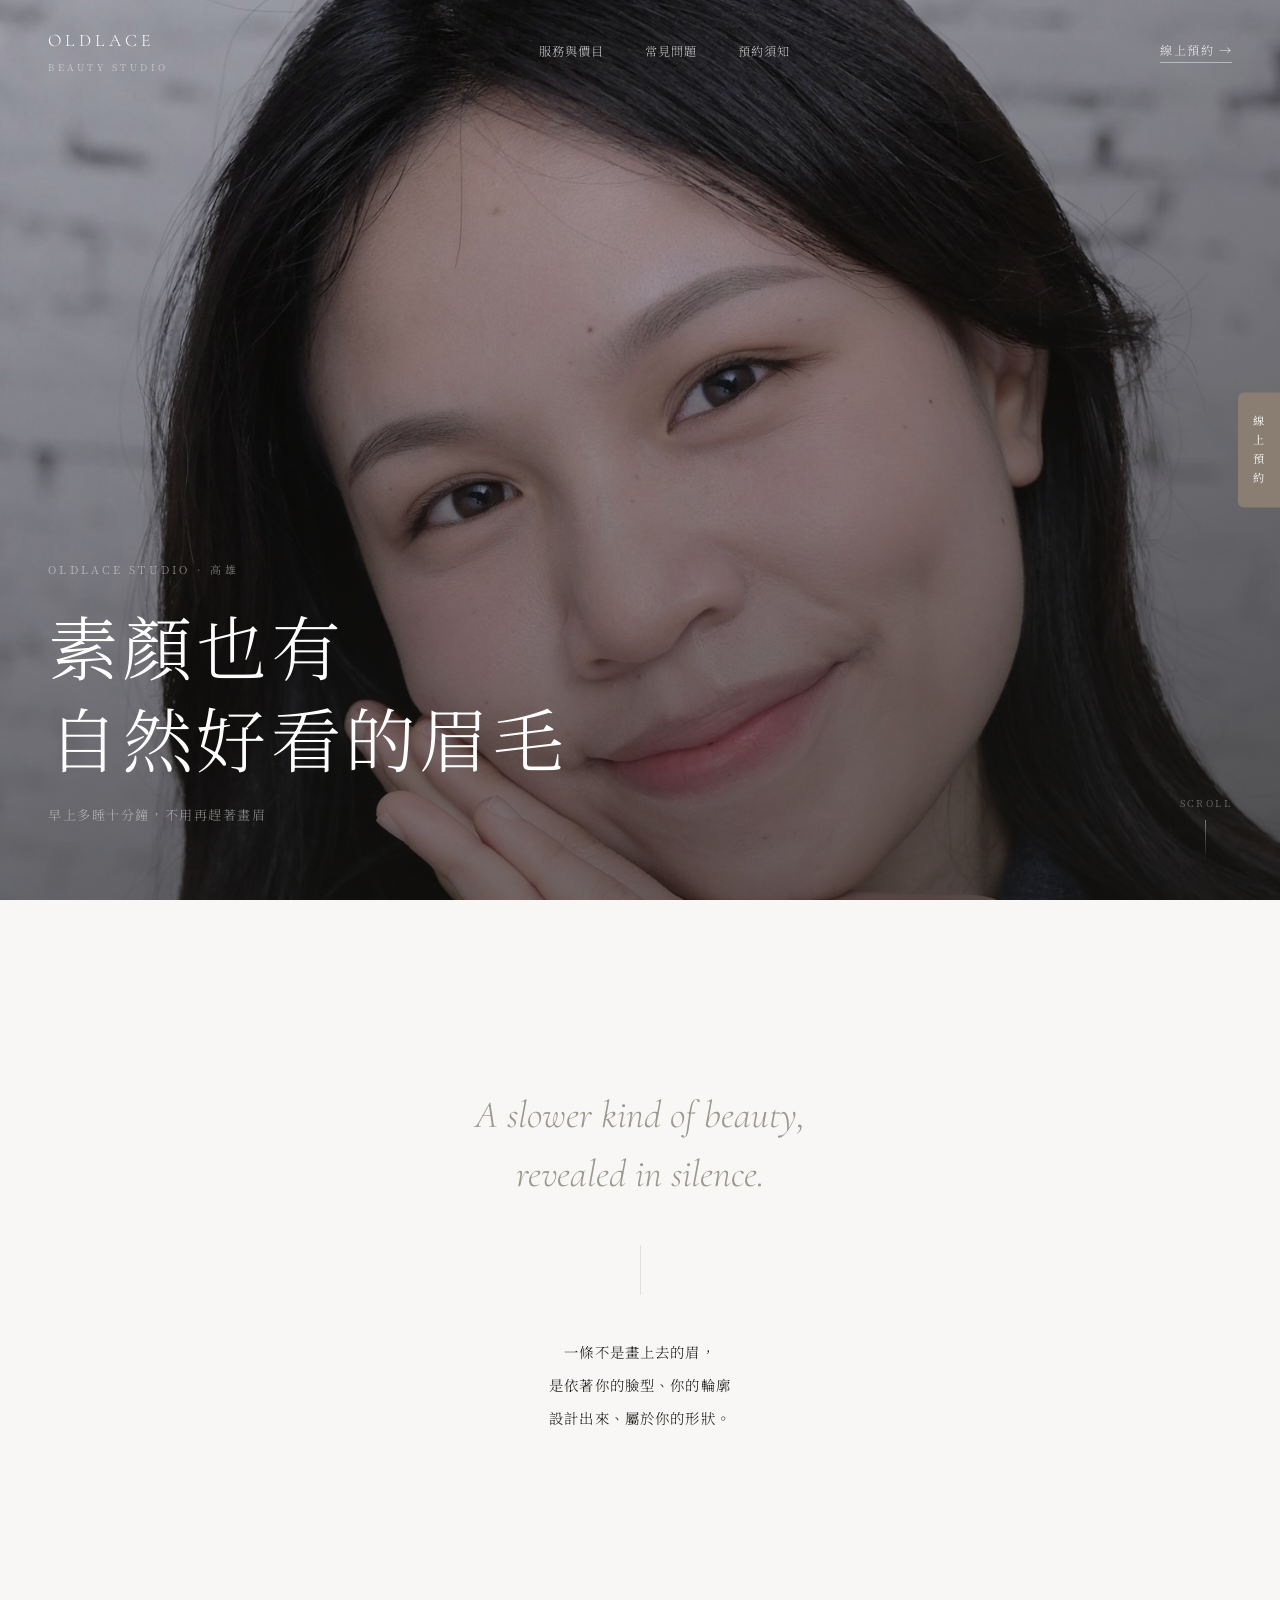
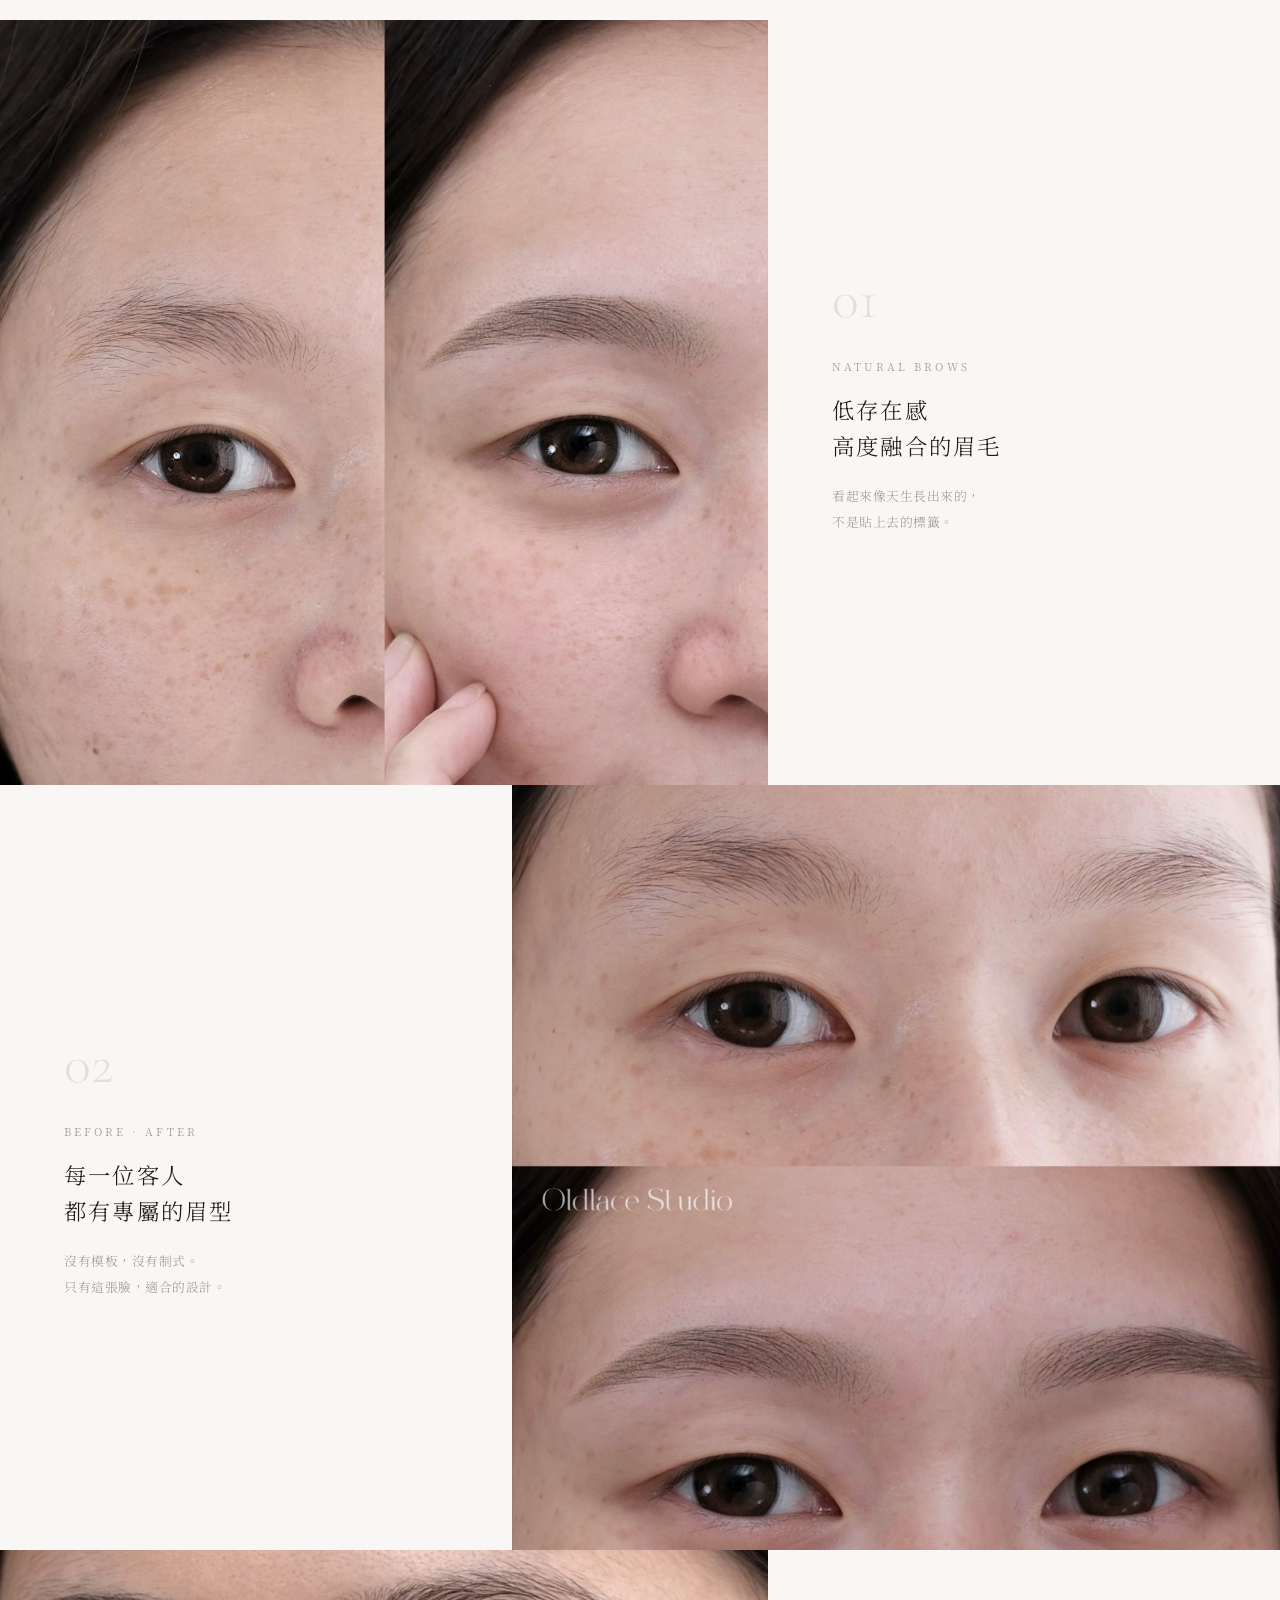
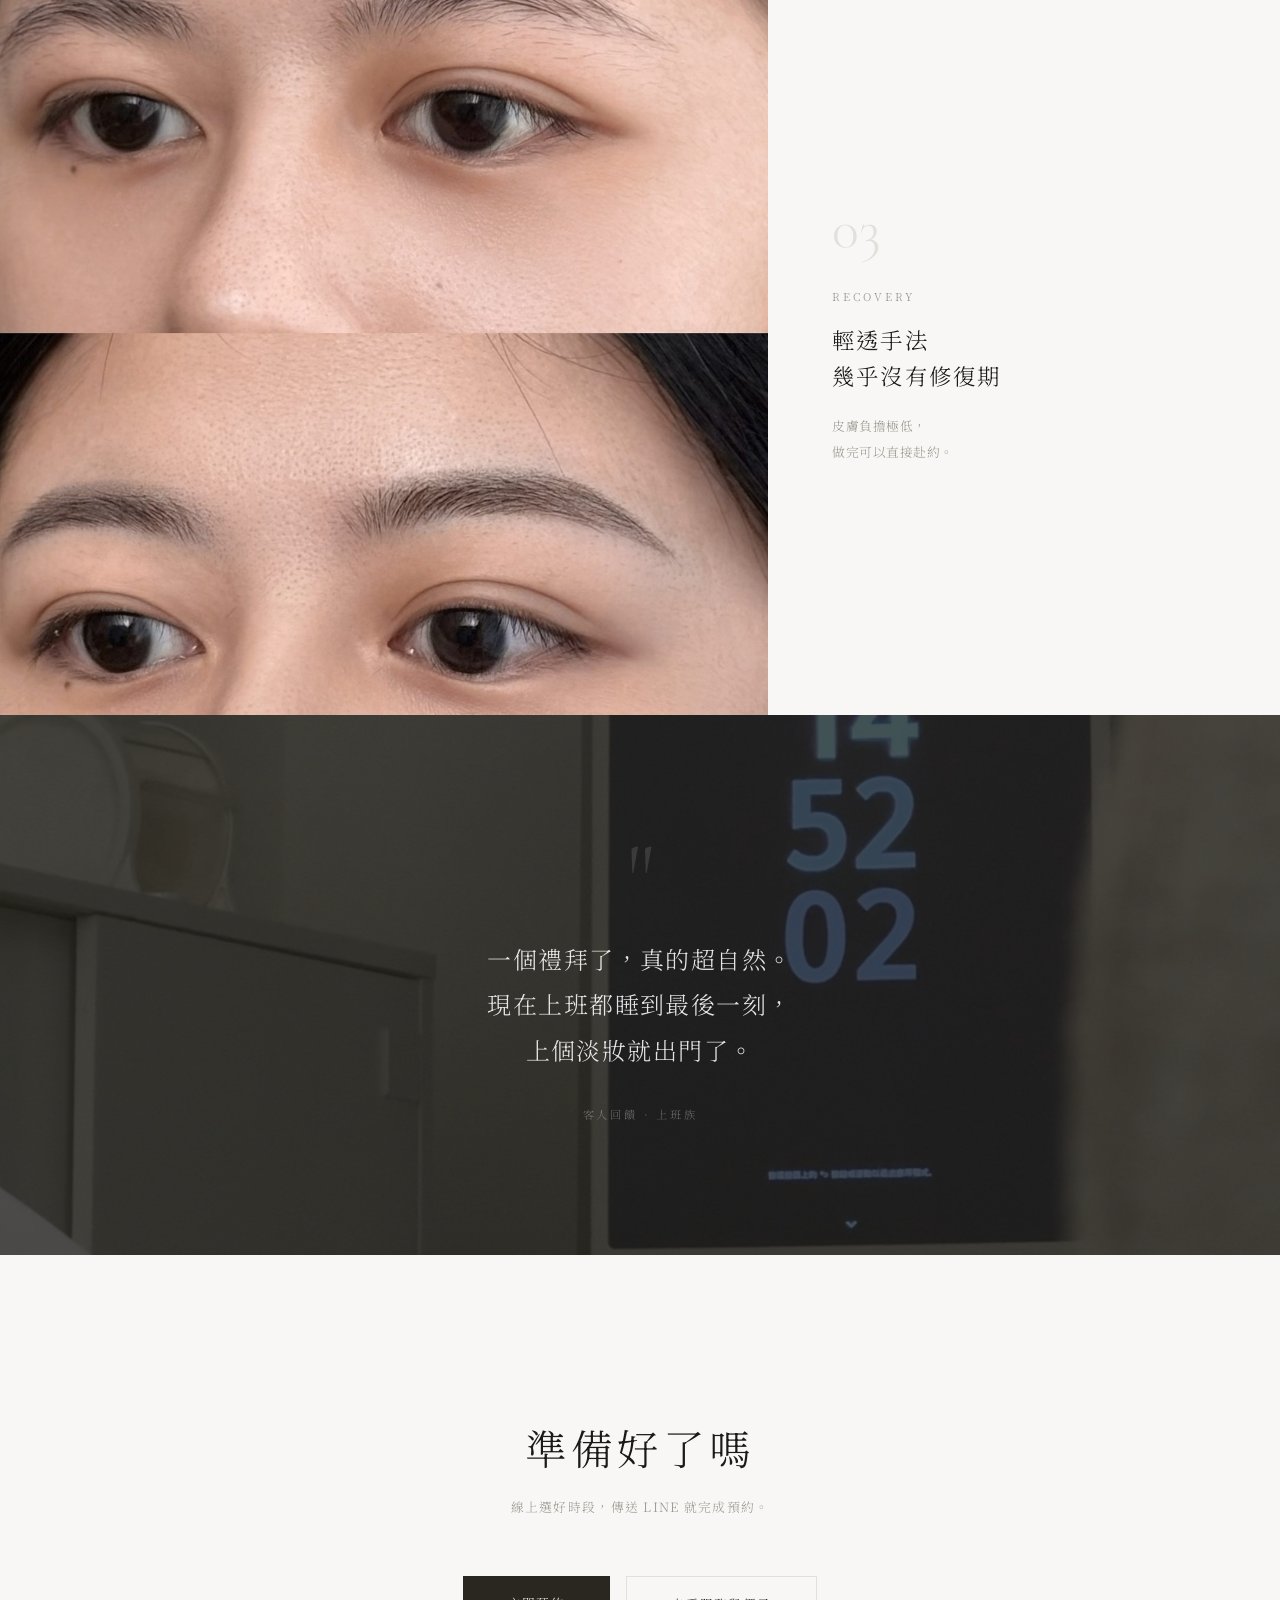
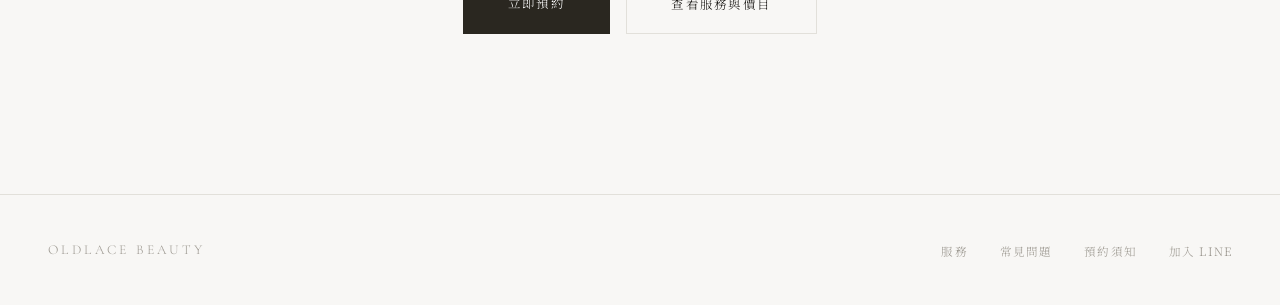
==== commit 31f2e46b: "統一所有預約按鈕開啟深色滑出面板 新增 assets/booking-panel.js（自包含模組），各頁面移除跳轉 book.html 的舊連結，改由 .nav-book / .open-panel" ====
--- a/index.html
+++ b/index.html
@@ -132,243 +132,9 @@
 
 
     /* ══════════════════════════════════════
-       FLOATING BOOKING BUTTON + PANEL
-    ══════════════════════════════════════ */
-    .booking-trigger {
-      position: fixed;
-      right: 0;
-      top: 50%;
-      transform: translateY(-50%);
-      z-index: 300;
-      writing-mode: vertical-rl;
-      text-orientation: mixed;
-      background: var(--accent);
-      color: var(--white);
-      font-size: 0.7rem;
-      letter-spacing: 0.22em;
-      padding: 1.4rem 0.8rem;
-      cursor: pointer;
-      border: none;
-      border-radius: 6px 0 0 6px;
-      transition: background 0.2s;
-      user-select: none;
-    }
-
-    .booking-trigger:hover { background: var(--dark-mid); }
-
-    .booking-overlay {
-      position: fixed;
-      inset: 0;
-      background: rgba(26, 25, 22, 0.5);
-      z-index: 400;
-      opacity: 0;
-      pointer-events: none;
-      transition: opacity 0.35s;
-    }
-
-    .booking-overlay.open {
-      opacity: 1;
-      pointer-events: all;
-    }
-
-    .booking-panel {
-      position: fixed;
-      top: 0; right: 0; bottom: 0;
-      width: min(420px, 100vw);
-      background: var(--dark);
-      z-index: 500;
-      transform: translateX(100%);
-      transition: transform 0.45s cubic-bezier(0.77, 0, 0.175, 1);
-      display: flex;
-      flex-direction: column;
-      overflow-y: auto;
-    }
-
-    .booking-panel.open { transform: translateX(0); }
-
-    .panel-header {
-      padding: 2.5rem 2.5rem 1.5rem;
-      border-bottom: 1px solid rgba(255,255,255,0.08);
-      display: flex;
-      justify-content: space-between;
-      align-items: flex-start;
-    }
-
-    .panel-title {
-      font-family: 'Cormorant Garamond', serif;
-      font-size: 1.5rem;
-      font-weight: 300;
-      letter-spacing: 0.12em;
-      color: var(--white);
-    }
-
-    .panel-subtitle {
-      font-size: 0.72rem;
-      color: rgba(255,255,255,0.4);
-      letter-spacing: 0.1em;
-      margin-top: 0.4rem;
-    }
-
-    .panel-close {
-      background: none;
-      border: none;
-      color: rgba(255,255,255,0.45);
-      font-size: 1.4rem;
-      cursor: pointer;
-      line-height: 1;
-      padding: 0.2rem;
-      transition: color 0.2s;
-      font-weight: 300;
-    }
-
-    .panel-close:hover { color: var(--white); }
-
-    .panel-body {
-      padding: 2rem 2.5rem;
-      flex: 1;
-    }
-
-    .form-group { margin-bottom: 1.8rem; }
-
-    .form-label {
-      display: block;
-      font-size: 0.68rem;
-      letter-spacing: 0.2em;
-      color: rgba(255,255,255,0.45);
-      text-transform: uppercase;
-      margin-bottom: 0.7rem;
-    }
-
-    .form-input,
-    .form-select {
-      width: 100%;
-      background: rgba(255,255,255,0.05);
-      border: 1px solid rgba(255,255,255,0.12);
-      color: var(--white);
-      font-family: 'Noto Serif TC', serif;
-      font-size: 0.88rem;
-      font-weight: 300;
-      padding: 0.85rem 1rem;
-      border-radius: 0;
-      outline: none;
-      transition: border-color 0.2s;
-      appearance: none;
-      -webkit-appearance: none;
-    }
-
-    .form-input:focus,
-    .form-select:focus { border-color: rgba(255,255,255,0.35); }
-
-    .form-input::placeholder { color: rgba(255,255,255,0.25); }
-
-    .select-wrap { position: relative; }
-
-    .select-wrap::after {
-      content: '↓';
-      position: absolute;
-      right: 1rem;
-      top: 50%;
-      transform: translateY(-50%);
-      color: rgba(255,255,255,0.35);
-      font-size: 0.75rem;
-      pointer-events: none;
-    }
-
-    .form-select option { background: #2A2720; }
-
-    .radio-group {
-      display: grid;
-      grid-template-columns: 1fr 1fr;
-      gap: 0.6rem;
-    }
-
-    .radio-label {
-      display: flex;
-      align-items: center;
-      gap: 0.6rem;
-      font-size: 0.83rem;
-      color: rgba(255,255,255,0.65);
-      cursor: pointer;
-      padding: 0.75rem 1rem;
-      border: 1px solid rgba(255,255,255,0.1);
-      transition: border-color 0.2s, color 0.2s;
-    }
-
-    .radio-label:hover { border-color: rgba(255,255,255,0.3); }
-    .radio-label input[type="radio"] { display: none; }
-
-    .radio-label.selected {
-      border-color: rgba(255,255,255,0.5);
-      color: var(--white);
-    }
-
-    .radio-dot {
-      width: 8px;
-      height: 8px;
-      border-radius: 50%;
-      border: 1px solid rgba(255,255,255,0.35);
-      flex-shrink: 0;
-      transition: background 0.2s;
-    }
-
-    .radio-label.selected .radio-dot {
-      background: var(--white);
-      border-color: var(--white);
-    }
-
-    .panel-footer {
-      padding: 1.5rem 2.5rem 2.5rem;
-      border-top: 1px solid rgba(255,255,255,0.08);
-    }
-
-    .btn-submit {
-      width: 100%;
-      padding: 1rem;
-      background: var(--accent);
-      color: var(--white);
-      border: none;
-      font-family: 'Noto Serif TC', serif;
-      font-size: 0.82rem;
-      font-weight: 300;
-      letter-spacing: 0.18em;
-      cursor: pointer;
-      transition: background 0.2s;
-    }
-
-    .btn-submit:hover { background: #6e6258; }
-
-    .submit-note {
-      font-size: 0.68rem;
-      color: rgba(255,255,255,0.3);
-      text-align: center;
-      margin-top: 0.8rem;
-      letter-spacing: 0.06em;
-      line-height: 1.6;
-    }
-
-    .toast {
-      position: fixed;
-      bottom: 2rem;
-      left: 50%;
-      transform: translateX(-50%) translateY(3rem);
-      background: var(--dark-mid);
-      color: var(--white);
-      font-size: 0.8rem;
-      letter-spacing: 0.08em;
-      padding: 0.85rem 1.8rem;
-      border-radius: 2px;
-      z-index: 600;
-      opacity: 0;
-      transition: opacity 0.3s, transform 0.3s;
-      white-space: nowrap;
-    }
-
-    .toast.show {
-      opacity: 1;
-      transform: translateX(-50%) translateY(0);
-    }
-
-
+       HERO
+    ══════════════════════════════════════ */
+    /* (booking panel CSS is in assets/booking-panel.js) */
     /* ══════════════════════════════════════
        HERO
     ══════════════════════════════════════ */
@@ -781,90 +547,8 @@
       <li><a href="faq.html">常見問題</a></li>
       <li><a href="policy.html">預約須知</a></li>
     </ul>
-    <a href="book.html" class="nav-book">線上預約 →</a>
+    <a href="#" class="nav-book">線上預約 →</a>
   </nav>
-
-
-  <!-- ══ FLOATING BOOKING TRIGGER ══ -->
-  <button class="booking-trigger" id="bookingTrigger" aria-label="線上預約">
-    線 上 預 約
-  </button>
-
-  <!-- Overlay -->
-  <div class="booking-overlay" id="bookingOverlay"></div>
-
-  <!-- Booking Panel -->
-  <aside class="booking-panel" id="bookingPanel" role="dialog" aria-label="預約表單">
-    <div class="panel-header">
-      <div>
-        <div class="panel-title">線上預約</div>
-        <div class="panel-subtitle">填妥後系統將整理資訊傳至 LINE</div>
-      </div>
-      <button class="panel-close" id="panelClose" aria-label="關閉">✕</button>
-    </div>
-
-    <div class="panel-body">
-      <form id="bookingForm" novalidate>
-
-        <div class="form-group">
-          <label class="form-label" for="bookDate">預約日期</label>
-          <input type="date" id="bookDate" name="date" class="form-input" required>
-        </div>
-
-        <div class="form-group">
-          <label class="form-label" for="bookTime">預約時段</label>
-          <div class="select-wrap">
-            <select id="bookTime" name="time" class="form-select" required>
-              <option value="" disabled selected>請選擇時段</option>
-              <option value="10:00">10:00</option>
-              <option value="11:00">11:00</option>
-              <option value="13:00">13:00</option>
-              <option value="14:00">14:00</option>
-              <option value="15:00">15:00</option>
-              <option value="16:00">16:00</option>
-            </select>
-          </div>
-        </div>
-
-        <div class="form-group">
-          <label class="form-label" for="bookCount">人數</label>
-          <div class="select-wrap">
-            <select id="bookCount" name="count" class="form-select" required>
-              <option value="1" selected>1 位</option>
-              <option value="2">2 位</option>
-            </select>
-          </div>
-        </div>
-
-        <div class="form-group">
-          <label class="form-label">是否曾做過眉毛？</label>
-          <div class="radio-group" id="prevGroup">
-            <label class="radio-label" data-value="no">
-              <input type="radio" name="prev" value="no">
-              <span class="radio-dot"></span>
-              尚未做過
-            </label>
-            <label class="radio-label" data-value="yes">
-              <input type="radio" name="prev" value="yes">
-              <span class="radio-dot"></span>
-              曾經做過
-            </label>
-          </div>
-        </div>
-
-      </form>
-    </div>
-
-    <div class="panel-footer">
-      <button class="btn-submit" id="submitBtn">確認預約 → 傳至 LINE</button>
-      <p class="submit-note">
-        系統將複製預約資訊，<br>請在 LINE 對話框貼上並傳送。
-      </p>
-    </div>
-  </aside>
-
-  <!-- Toast -->
-  <div class="toast" id="toast">訊息已複製，請在 LINE 貼上發送 ✓</div>
 
 
   <!-- ══ HERO ══ -->
@@ -962,7 +646,7 @@
     <h2 class="closing-title">準備好了嗎</h2>
     <p class="closing-sub">線上選好時段，傳送 LINE 就完成預約。</p>
     <div class="cta-pair">
-      <a href="#" class="btn-dark" id="ctaBookBtn">立即預約</a>
+      <a href="#" class="btn-dark open-panel">立即預約</a>
       <a href="services.html" class="btn-ghost">查看服務與價目</a>
     </div>
   </div>
@@ -996,89 +680,8 @@
 
     document.querySelectorAll('.fade').forEach(el => fadeObserver.observe(el));
 
-    /* ── Booking panel ── */
-    const trigger  = document.getElementById('bookingTrigger');
-    const overlay  = document.getElementById('bookingOverlay');
-    const panel    = document.getElementById('bookingPanel');
-    const closeBtn = document.getElementById('panelClose');
-    const ctaBtn   = document.getElementById('ctaBookBtn');
-
-    function openPanel(e) {
-      if (e) e.preventDefault();
-      panel.classList.add('open');
-      overlay.classList.add('open');
-      document.body.style.overflow = 'hidden';
-    }
-
-    function closePanel() {
-      panel.classList.remove('open');
-      overlay.classList.remove('open');
-      document.body.style.overflow = '';
-    }
-
-    trigger.addEventListener('click', openPanel);
-    ctaBtn.addEventListener('click', openPanel);
-    overlay.addEventListener('click', closePanel);
-    closeBtn.addEventListener('click', closePanel);
-    document.addEventListener('keydown', e => { if (e.key === 'Escape') closePanel(); });
-
-    /* ── Radio custom style ── */
-    document.querySelectorAll('.radio-label').forEach(label => {
-      label.addEventListener('click', () => {
-        document.querySelectorAll('.radio-label').forEach(l => l.classList.remove('selected'));
-        label.classList.add('selected');
-        label.querySelector('input').checked = true;
-      });
-    });
-
-    /* ── Form submit → copy to clipboard → open LINE ── */
-    document.getElementById('submitBtn').addEventListener('click', () => {
-      const date  = document.getElementById('bookDate').value;
-      const time  = document.getElementById('bookTime').value;
-      const count = document.getElementById('bookCount').value;
-      const prev  = document.querySelector('input[name="prev"]:checked');
-
-      if (!date || !time || !prev) {
-        showToast('請填寫所有欄位 ✕', true);
-        return;
-      }
-
-      const prevText = prev.value === 'yes' ? '曾經做過' : '尚未做過';
-      const dateObj  = new Date(date);
-      const dateStr  = `${dateObj.getFullYear()}/${dateObj.getMonth()+1}/${dateObj.getDate()}`;
-
-      const msg =
-        `【Oldlace 預約申請】\n` +
-        `日期：${dateStr}\n` +
-        `時段：${time}\n` +
-        `人數：${count} 位\n` +
-        `眉毛經驗：${prevText}\n` +
-        `\n請確認是否有空檔，謝謝 🙏`;
-
-      navigator.clipboard.writeText(msg)
-        .then(() => {
-          showToast('訊息已複製，請在 LINE 貼上發送 ✓');
-          setTimeout(() => {
-            window.open('https://line.me/R/ti/p/@oldlace', '_blank');
-          }, 600);
-        })
-        .catch(() => {
-          window.prompt('請複製以下訊息並貼至 LINE：', msg);
-        });
-    });
-
-    function showToast(msg, isError = false) {
-      const toast = document.getElementById('toast');
-      toast.textContent = msg;
-      toast.style.background = isError ? '#6B3A3A' : '';
-      toast.classList.add('show');
-      setTimeout(() => toast.classList.remove('show'), 3200);
-    }
-
-    /* ── Set min date to today ── */
-    const dateInput = document.getElementById('bookDate');
-    dateInput.setAttribute('min', new Date().toISOString().split('T')[0]);
   </script>
+  <script src="assets/booking-panel.js"></script>
 
 </body>
 </html>
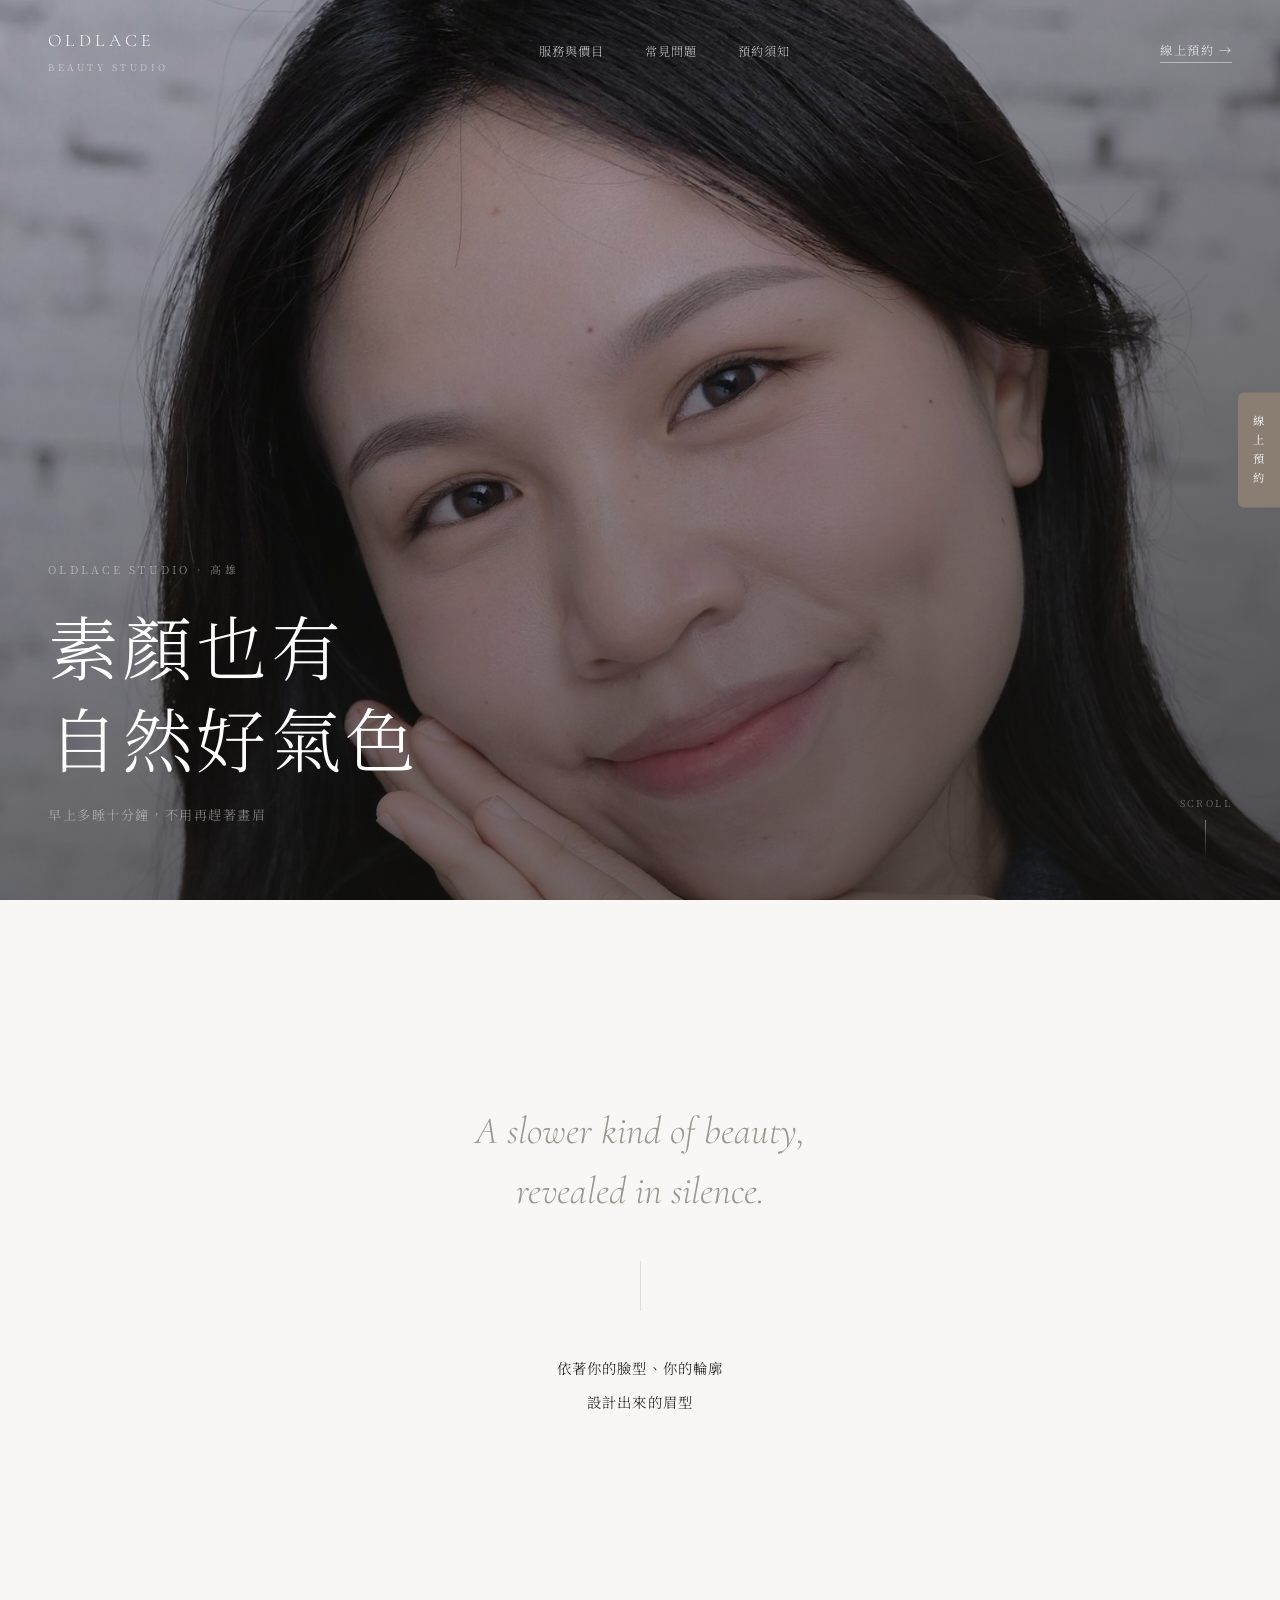
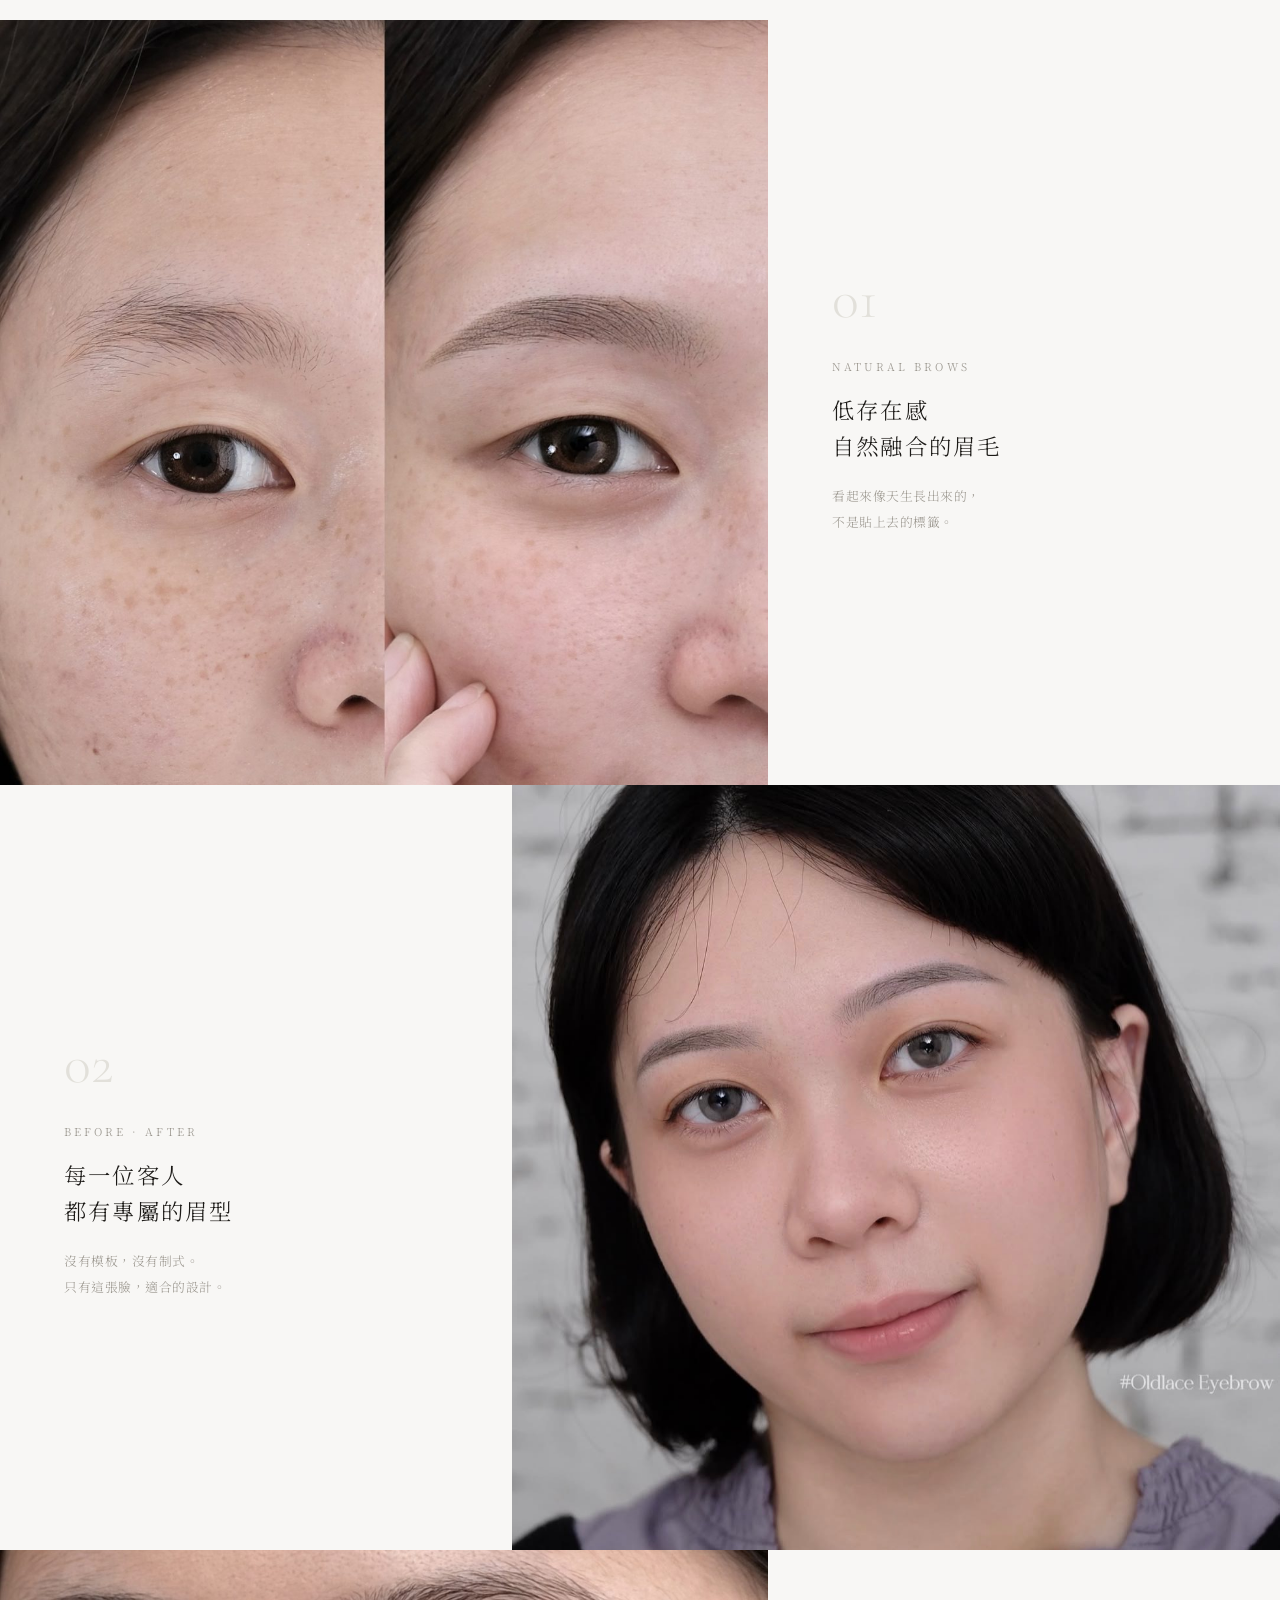
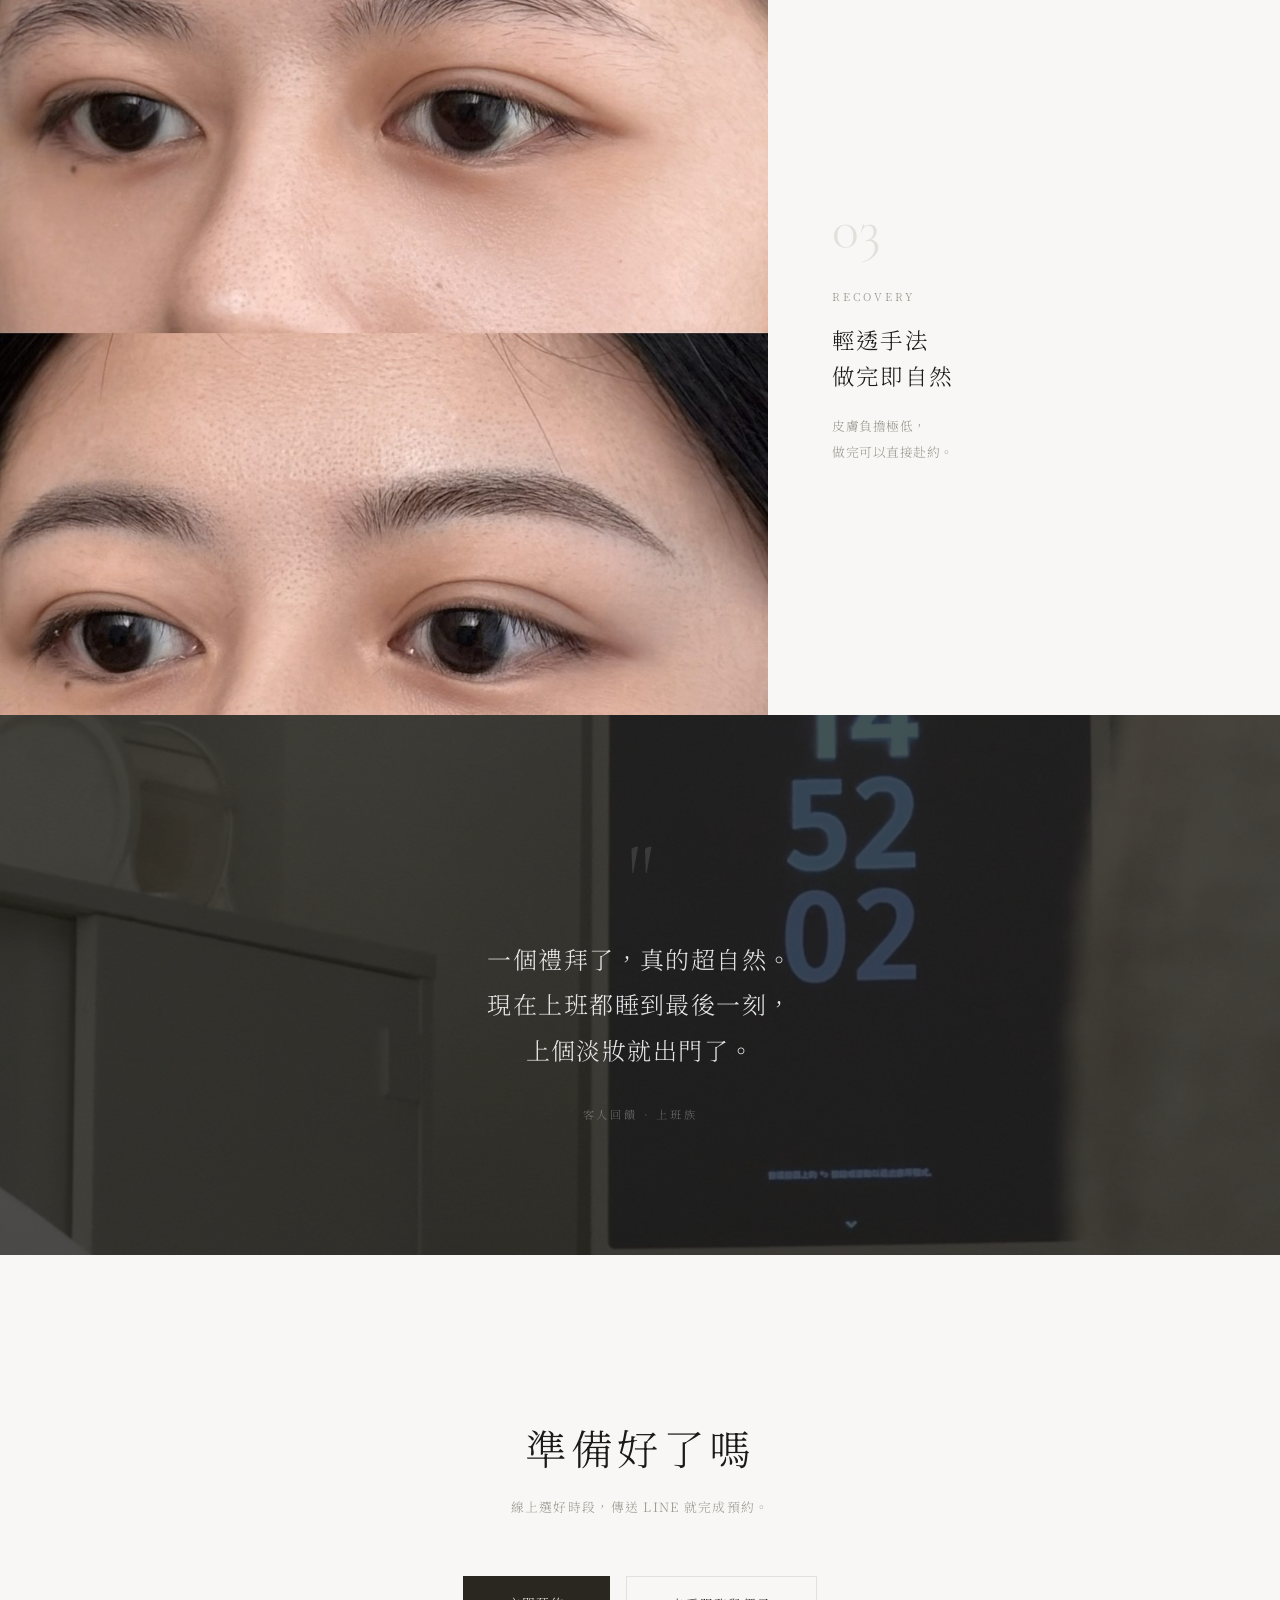
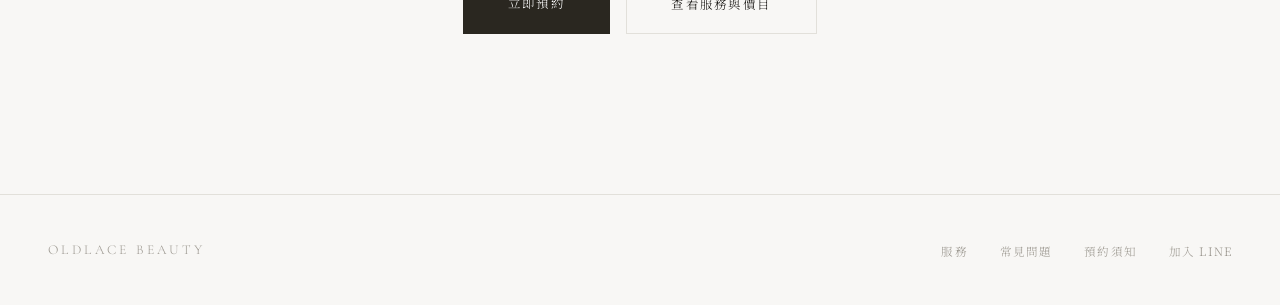
==== commit ded43924: "update homepage copy and before/after photo" ====
--- a/index.html
+++ b/index.html
@@ -8,7 +8,7 @@
   <link rel="canonical" href="https://oldlace.tw/">
   <meta property="og:type" content="website">
   <meta property="og:title" content="Oldlace Beauty 輕透感霧眉｜高雄自然霧眉">
-  <meta property="og:description" content="素顏也有自然好看的眉毛。輕透手法、修復期短，線上即時選時段。">
+  <meta property="og:description" content="素顏也有自然好氣色。輕透手法、修復期短，線上即時選時段。">
   <meta property="og:image" content="https://oldlace.tw/assets/home-cover.jpeg">
   <meta property="og:url" content="https://oldlace.tw/">
   <meta name="format-detection" content="telephone=no">
@@ -557,7 +557,7 @@
     <div class="hero-content">
       <p class="hero-tag">Oldlace Studio · 高雄</p>
       <h1 class="hero-title">
-        素顏也有<br>自然好看的眉毛
+        素顏也有<br>自然好氣色
       </h1>
       <p class="hero-sub">早上多睡十分鐘，不用再趕著畫眉</p>
     </div>
@@ -577,9 +577,8 @@
       </p>
       <div class="philosophy-line"></div>
       <p class="philosophy-zh">
-        一條不是畫上去的眉，<br>
-        是依著你的臉型、你的輪廓<br>
-        設計出來、屬於你的形狀。
+        依著你的臉型、你的輪廓<br>
+        設計出來的眉型
       </p>
     </div>
   </div>
@@ -591,7 +590,7 @@
     <div class="work-text">
       <div class="work-num">01</div>
       <p class="work-label">Natural Brows</p>
-      <h2 class="work-title">低存在感<br>高度融合的眉毛</h2>
+      <h2 class="work-title">低存在感<br>自然融合的眉毛</h2>
       <p class="work-desc">
         看起來像天生長出來的，<br>
         不是貼上去的標籤。
@@ -600,7 +599,7 @@
   </div>
 
   <div class="works-item right fade">
-    <div class="work-img" style="background-image: url('assets/before-after.jpg');"></div>
+    <div class="work-img" style="background-image: url('assets/before-after.jpg'); background-position: center 22%;"></div>
     <div class="work-text">
       <div class="work-num">02</div>
       <p class="work-label">Before · After</p>
@@ -617,7 +616,7 @@
     <div class="work-text">
       <div class="work-num">03</div>
       <p class="work-label">Recovery</p>
-      <h2 class="work-title">輕透手法<br>幾乎沒有修復期</h2>
+      <h2 class="work-title">輕透手法<br>做完即自然</h2>
       <p class="work-desc">
         皮膚負擔極低，<br>
         做完可以直接赴約。
